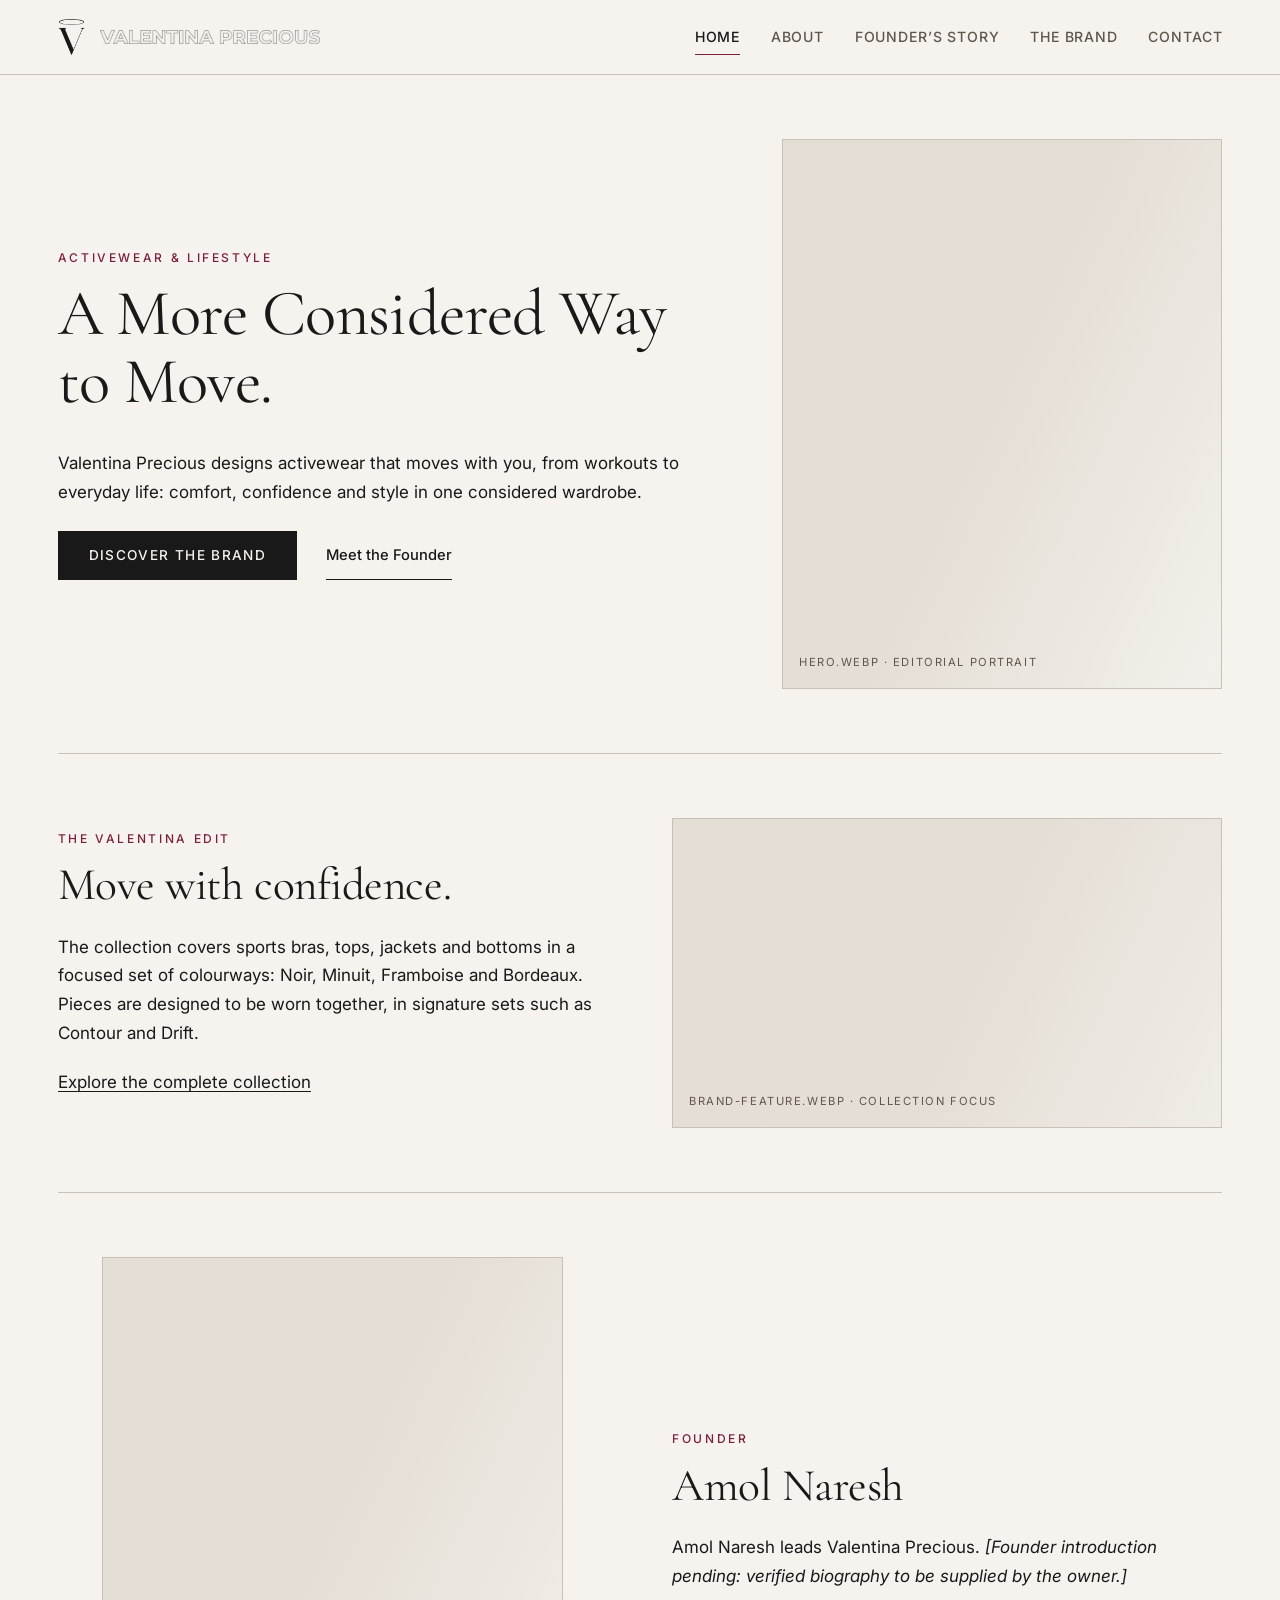
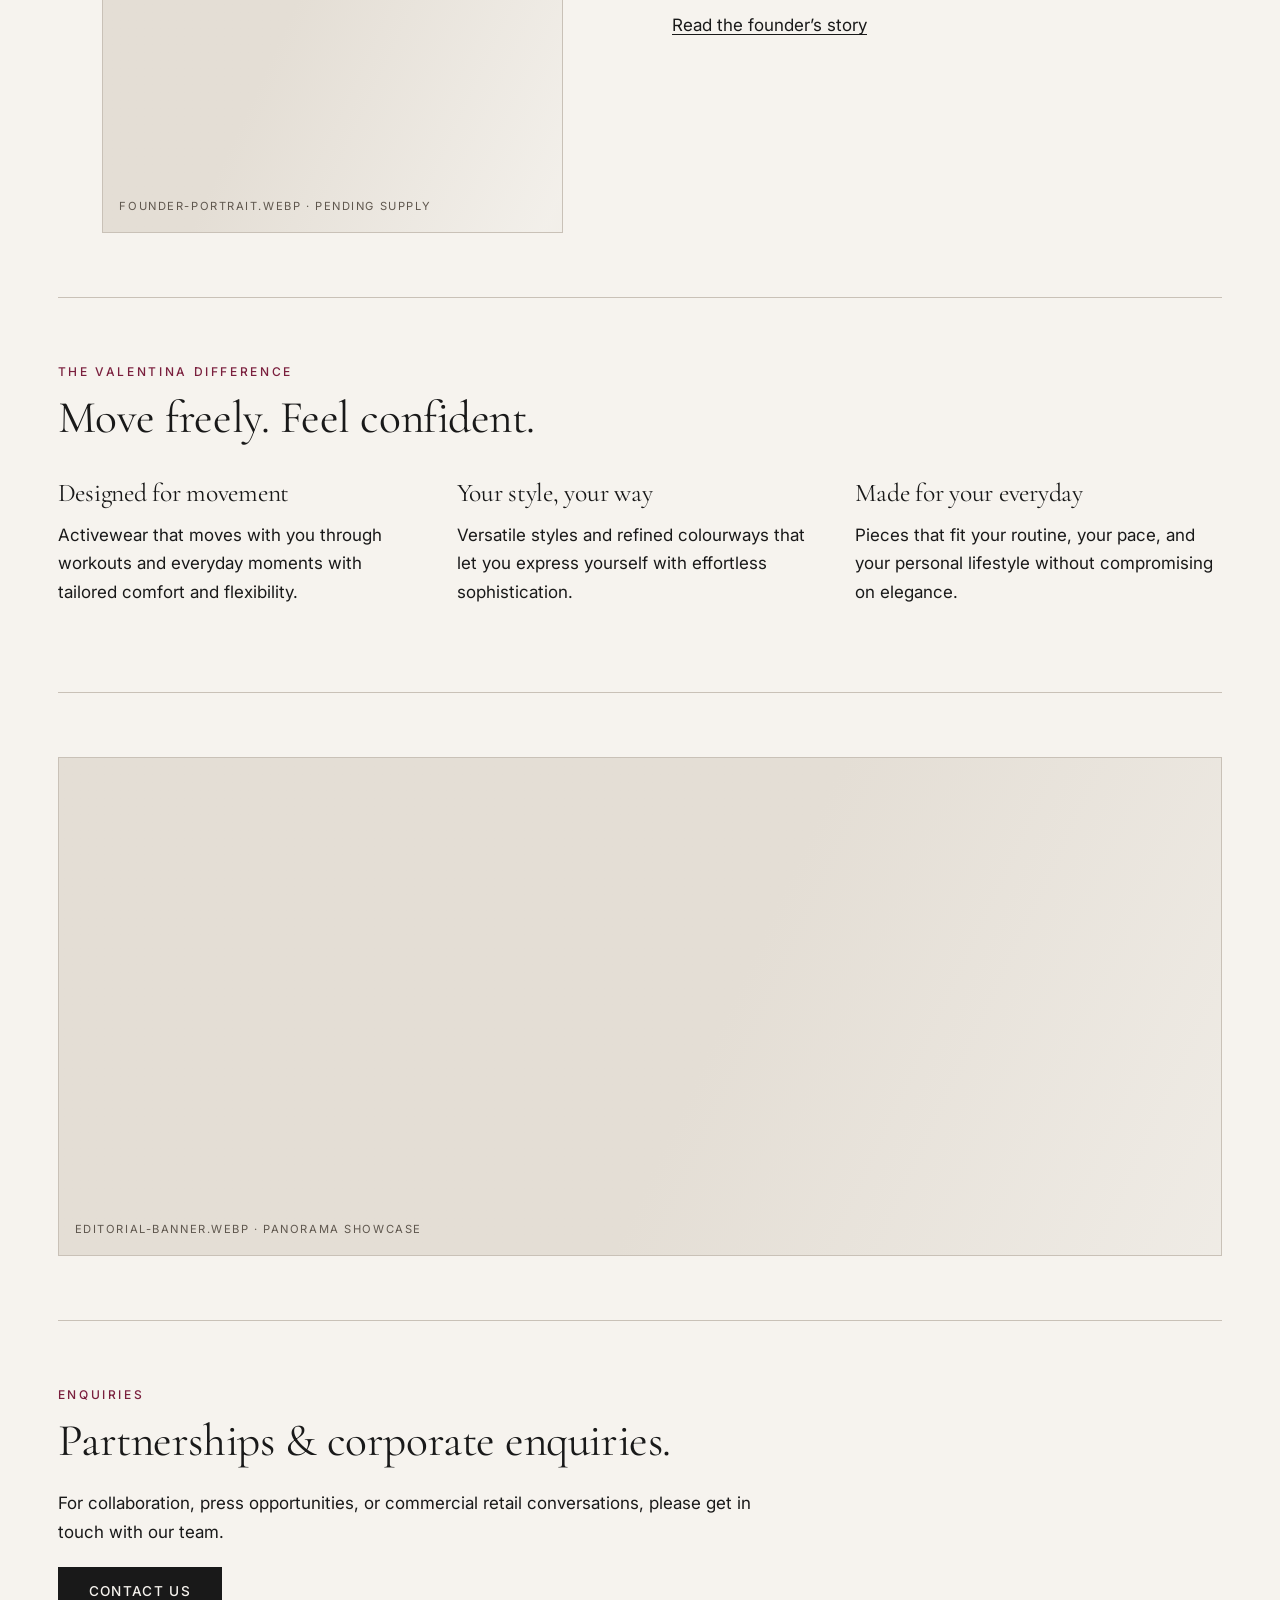
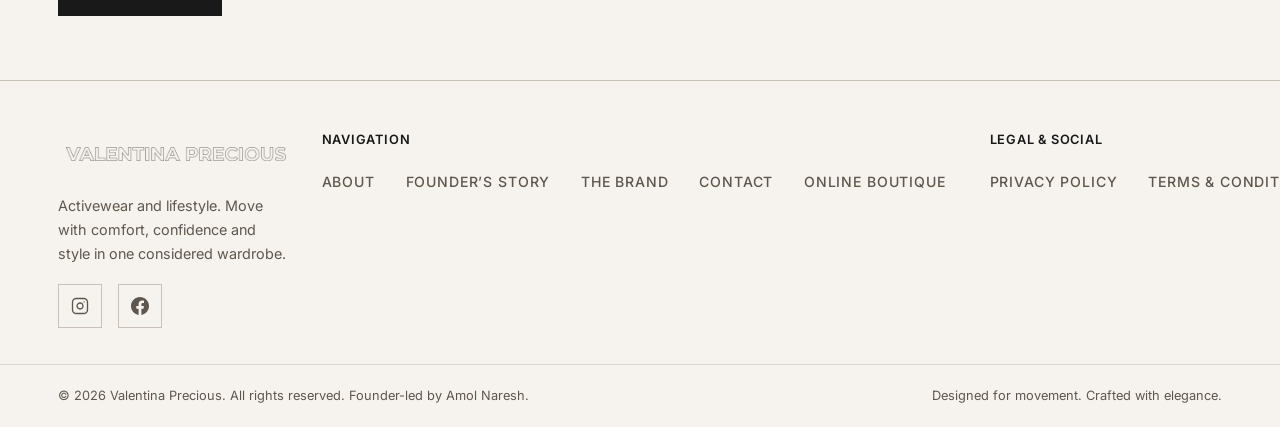
==== index.html @ 9f52aeb1 "project demo version" ====
<!DOCTYPE html>
<html lang="en">
<head>
  <meta charset="utf-8">
  <meta name="viewport" content="width=device-width, initial-scale=1, viewport-fit=cover">
  <title>Valentina Precious — Activewear &amp; Lifestyle</title>
  <meta name="description" content="Valentina Precious designs luxury activewear and lifestyle essentials that move with you from workouts to everyday life. Founder-led by Amol Naresh.">
  <link rel="canonical" href="https://valentinaprecious.com/">

  <!-- Theme Colors for System Appearance -->
  <meta name="theme-color" content="#F6F3EE" media="(prefers-color-scheme: light)">
  <meta name="theme-color" content="#171513" media="(prefers-color-scheme: dark)">
  <meta name="robots" content="index, follow, max-image-preview:large, max-snippet:-1, max-video-preview:-1">

  <!-- Open Graph / Facebook -->
  <meta property="og:type" content="website">
  <meta property="og:site_name" content="Valentina Precious">
  <meta property="og:url" content="https://valentinaprecious.com/">
  <meta property="og:title" content="Valentina Precious — A More Considered Way to Move">
  <meta property="og:description" content="Comfort, confidence, and style in one considered wardrobe. Activewear designed to move with you through workouts and everyday life. Founder-led by Amol Naresh.">
  <meta property="og:image" content="https://valentinaprecious.com/apple-touch-icon.png">

  <!-- Twitter Cards -->
  <meta name="twitter:card" content="summary_large_image">
  <meta name="twitter:url" content="https://valentinaprecious.com/">
  <meta name="twitter:title" content="Valentina Precious — Activewear &amp; Lifestyle">
  <meta name="twitter:description" content="Activewear that moves with you from workouts to everyday life. Founder-led by Amol Naresh.">
  <meta name="twitter:image" content="https://valentinaprecious.com/apple-touch-icon.png">

  <!-- Favicons and Web App Manifest -->
  <link rel="icon" type="image/svg+xml" href="favicon.svg">
  <link rel="icon" type="image/x-icon" href="favicon.ico" sizes="32x32">
  <link rel="apple-touch-icon" href="apple-touch-icon.png" sizes="180x180">
  <link rel="manifest" href="site.webmanifest">

  <!-- Typography: Cormorant Garamond & Inter -->
  <link rel="preconnect" href="https://fonts.googleapis.com">
  <link rel="preconnect" href="https://fonts.gstatic.com" crossorigin>
  <link rel="stylesheet" href="https://fonts.googleapis.com/css2?family=Cormorant+Garamond:wght@400;500;600&family=Inter:wght@400;500;600&display=swap">

  <!-- Modular Stylesheets -->
  <link rel="stylesheet" href="assets/css/main.css">
  <link rel="stylesheet" href="assets/css/components.css">
  <link rel="stylesheet" href="assets/css/responsive.css">

  <!-- Progressive Enhancement Class Flag -->
  <script>document.documentElement.classList.add('js');</script>

  <!-- JSON-LD Structured Data: Organization, WebSite & Person -->
  <script type="application/ld+json">
  {
    "@context": "https://schema.org",
    "@graph": [
      {
        "@type": "Organization",
        "@id": "https://valentinaprecious.com/#organization",
        "name": "Valentina Precious",
        "url": "https://valentinaprecious.com/",
        "logo": "https://valentinaprecious.com/assets/images/brand/logo.svg",
        "founder": {
          "@type": "Person",
          "name": "Amol Naresh"
        },
        "description": "Activewear and lifestyle brand designed to move with you from workouts to everyday life.",
        "sameAs": [
          "https://www.instagram.com/valentina.precious.lifestyle/",
          "https://www.facebook.com/people/Valentina-Precious"
        ]
      },
      {
        "@type": "WebSite",
        "@id": "https://valentinaprecious.com/#website",
        "url": "https://valentinaprecious.com/",
        "name": "Valentina Precious",
        "publisher": {
          "@id": "https://valentinaprecious.com/#organization"
        }
      },
      {
        "@type": "Person",
        "@id": "https://valentinaprecious.com/#founder",
        "name": "Amol Naresh",
        "jobTitle": "Founder",
        "worksFor": {
          "@id": "https://valentinaprecious.com/#organization"
        }
      }
    ]
  }
  </script>
</head>
<body>
  <!-- Accessible Skip Navigation Link -->
  <a class="skip-link" href="#main">Skip to main content</a>

  <!-- Header & Navigation Bar -->
  <header>
    <div class="wrap bar">
      <a class="brand-lockup" href="#home" aria-label="Valentina Precious Homepage">
        <picture>
          <source srcset="assets/images/brand/monogram-light.png" media="(prefers-color-scheme: dark)">
          <img class="brand-monogram" src="assets/images/brand/monogram-dark.png" alt="" width="28" height="36">
        </picture>
        <picture>
          <source srcset="assets/images/brand/wordmark-light.png" media="(prefers-color-scheme: dark)">
          <img class="brand-wordmark" src="assets/images/brand/wordmark-dark.png" alt="Valentina Precious" width="220" height="14">
        </picture>
      </a>

      <button id="mb" aria-expanded="false" aria-controls="nav" aria-label="Open navigation menu">
        <span class="icon-menu" aria-hidden="true">
          <svg xmlns="http://www.w3.org/2000/svg" width="20" height="20" viewBox="0 0 24 24" fill="none" stroke="currentColor" stroke-width="2" stroke-linecap="round" stroke-linejoin="round"><line x1="3" y1="12" x2="21" y2="12"></line><line x1="3" y1="6" x2="21" y2="6"></line><line x1="3" y1="18" x2="21" y2="18"></line></svg>
        </span>
        <span class="icon-close" aria-hidden="true">
          <svg xmlns="http://www.w3.org/2000/svg" width="20" height="20" viewBox="0 0 24 24" fill="none" stroke="currentColor" stroke-width="2" stroke-linecap="round" stroke-linejoin="round"><line x1="18" y1="6" x2="6" y2="18"></line><line x1="6" y1="6" x2="18" y2="18"></line></svg>
        </span>
        <span>Menu</span>
      </button>

      <nav id="nav" aria-label="Primary Navigation">
        <ul>
          <li><a href="#home" data-r="home">Home</a></li>
          <li><a href="#about" data-r="about">About</a></li>
          <li><a href="#founder" data-r="founder">Founder’s Story</a></li>
          <li><a href="#brand" data-r="brand">The Brand</a></li>
          <li><a href="#contact" data-r="contact">Contact</a></li>
        </ul>
      </nav>
    </div>
  </header>

  <!-- Main Content Landmark -->
  <main id="main" tabindex="-1">
    <div class="wrap">

      <!-- View: Home -->
      <article class="view" id="v-home">
        <!-- Hero Section -->
        <section aria-labelledby="hero-title">
          <div class="grid w">
            <div>
              <p class="eyebrow">Activewear &amp; Lifestyle</p>
              <h1 id="hero-title">A More Considered Way to Move.</h1>
              <p>Valentina Precious designs activewear that moves with you, from workouts to everyday life: comfort, confidence and style in one considered wardrobe.</p>
              <div style="margin-top: 24px;">
                <a class="btn" href="#about">Discover the Brand</a>
                <a class="lnk" href="#founder">Meet the Founder</a>
              </div>
            </div>
            <div class="ph r45" role="img" aria-label="Editorial visual placeholder for hero activewear collection">
              <span class="ph-caption">hero.webp · Editorial Portrait</span>
            </div>
          </div>
        </section>

        <!-- Brand Edit Showcase -->
        <section aria-labelledby="edit-title">
          <div class="grid">
            <div>
              <p class="eyebrow">The Valentina Edit</p>
              <h2 id="edit-title">Move with confidence.</h2>
              <p>The collection covers sports bras, tops, jackets and bottoms in a focused set of colourways: Noir, Minuit, Framboise and Bordeaux. Pieces are designed to be worn together, in signature sets such as Contour and Drift.</p>
              <p><a href="#brand">Explore the complete collection</a></p>
            </div>
            <div class="ph r169" role="img" aria-label="Brand feature editorial placeholder">
              <span class="ph-caption">brand-feature.webp · Collection Focus</span>
            </div>
          </div>
        </section>

        <!-- Founder Spotlight -->
        <section aria-labelledby="founder-spotlight-title">
          <div class="grid">
            <div class="ph r45" role="img" aria-label="Founder Amol Naresh portrait placeholder">
              <span class="ph-caption">founder-portrait.webp · Pending Supply</span>
            </div>
            <div>
              <p class="eyebrow">Founder</p>
              <h2 id="founder-spotlight-title">Amol Naresh</h2>
              <p>Amol Naresh leads Valentina Precious. <em>[Founder introduction pending: verified biography to be supplied by the owner.]</em></p>
              <p><a href="#founder">Read the founder’s story</a></p>
            </div>
          </div>
        </section>

        <!-- The Valentina Difference -->
        <section aria-labelledby="difference-title">
          <p class="eyebrow">The Valentina Difference</p>
          <h2 id="difference-title">Move freely. Feel confident.</h2>
          <div class="cards" style="grid-template-columns: repeat(auto-fit, minmax(min(100%, 260px), 1fr));">
            <div>
              <h3>Designed for movement</h3>
              <p>Activewear that moves with you through workouts and everyday moments with tailored comfort and flexibility.</p>
            </div>
            <div>
              <h3>Your style, your way</h3>
              <p>Versatile styles and refined colourways that let you express yourself with effortless sophistication.</p>
            </div>
            <div>
              <h3>Made for your everyday</h3>
              <p>Pieces that fit your routine, your pace, and your personal lifestyle without compromising on elegance.</p>
            </div>
          </div>
        </section>

        <!-- Editorial Panorama Banner -->
        <section aria-label="Editorial Brand Banner">
          <div class="ph r219" role="img" aria-label="Decorative editorial panorama banner" aria-hidden="true">
            <span class="ph-caption">editorial-banner.webp · Panorama Showcase</span>
          </div>
        </section>

        <!-- Corporate Enquiries Teaser -->
        <section aria-labelledby="enquiries-cta-title">
          <p class="eyebrow">Enquiries</p>
          <h2 id="enquiries-cta-title">Partnerships &amp; corporate enquiries.</h2>
          <p>For collaboration, press opportunities, or commercial retail conversations, please get in touch with our team.</p>
          <div style="margin-top: 20px;">
            <a class="btn" href="#contact">Contact us</a>
          </div>
        </section>
      </article>

      <!-- View: About -->
      <article class="view" id="v-about">
        <section aria-labelledby="about-heading">
          <div class="grid top">
            <div>
              <p class="eyebrow">About Us</p>
              <h1 id="about-heading">About Valentina Precious</h1>
              <p>Valentina Precious is an activewear and lifestyle brand built around one idea: clothing that supports you from your workout to the rest of your day. Its core philosophy embodies “comfort, confidence, and style”.</p>
              <p>The range is deliberately focused: sports bras, tops, jackets, and bottoms, grouped into coordinated sets so pieces can be mixed and matched effortlessly. Signature collections include the Contour and Drift sets.</p>
              <p>The brand is led by founder Amol Naresh. <em>[Further purpose and positioning copy pending verified material from the owner.]</em></p>
              <p>This corporate website presents the brand, its design ethos, and leadership. Products, sizing guides, and customer orders live at our official online flagship: <a href="https://valentinaprecious.com/" target="_blank" rel="noopener noreferrer">valentinaprecious.com <svg xmlns="http://www.w3.org/2000/svg" width="12" height="12" viewBox="0 0 24 24" fill="none" stroke="currentColor" stroke-width="2" stroke-linecap="round" stroke-linejoin="round" aria-hidden="true" style="display:inline-block;vertical-align:middle;margin-left:2px"><path d="M18 13v6a2 2 0 0 1-2 2H5a2 2 0 0 1-2-2V8a2 2 0 0 1 2-2h6"></path><polyline points="15 3 21 3 21 9"></polyline><line x1="10" y1="14" x2="21" y2="3"></line></svg></a>.</p>
            </div>
            <div class="ph r45" role="img" aria-label="Brand philosophy imagery placeholder">
              <span class="ph-caption">philosophy.webp · Brand Philosophy</span>
            </div>
          </div>
        </section>
      </article>

      <!-- View: Founder -->
      <article class="view" id="v-founder">
        <section aria-labelledby="founder-title">
          <div class="grid top">
            <div class="ph r45" role="img" aria-label="Founder Amol Naresh portrait placeholder">
              <span class="ph-caption">founder-portrait.webp · Verified Portrait Pending</span>
            </div>
            <div>
              <p class="eyebrow">Founder’s Story</p>
              <h1 id="founder-title">Amol Naresh</h1>
              <div class="note">
                <strong>Editorial Transparency Note:</strong> Public sources do not yet describe the founder’s background in full detail, so nothing here is invented. Sections below await verified biographical information from Amol Naresh.
              </div>
              <h3>Vision</h3>
              <p>[Pending: verified statement from Amol Naresh.]</p>
              <h3>Connection to the Brand</h3>
              <p>[Pending: founder’s personal philosophy and activewear perspective.]</p>
              <h3>Journey and Aspirations</h3>
              <p>[Pending: entrepreneurial journey and corporate roadmap.]</p>
            </div>
          </div>
        </section>
      </article>

      <!-- View: The Brand & Collections -->
      <article class="view" id="v-brand">
        <section aria-labelledby="collection-title">
          <p class="eyebrow">The Brand</p>
          <h1 id="collection-title">The Valentina Collection</h1>
          <p>Four primary categories, meticulously crafted to work in unison. Prices are as listed on the official store (in Indian Rupees, Rs.) and may change; each card links directly to the verified product page.</p>

          <ul class="pills" aria-label="Product categories">
            <li>Sports Bra</li>
            <li>Top</li>
            <li>Jacket</li>
            <li>Bottom</li>
          </ul>

          <div style="margin-bottom: 28px;">
            <a class="btn" href="https://valentinaprecious.com/collections/all" target="_blank" rel="noopener noreferrer">
              <span>Shop at valentinaprecious.com</span>
              <svg xmlns="http://www.w3.org/2000/svg" width="14" height="14" viewBox="0 0 24 24" fill="none" stroke="currentColor" stroke-width="2" stroke-linecap="round" stroke-linejoin="round" aria-hidden="true"><path d="M18 13v6a2 2 0 0 1-2 2H5a2 2 0 0 1-2-2V8a2 2 0 0 1 2-2h6"></path><polyline points="15 3 21 3 21 9"></polyline><line x1="10" y1="14" x2="21" y2="3"></line></svg>
            </a>
          </div>

          <!-- Product Cards Grid -->
          <div class="cards">
            <!-- 1. The Contour Jacket -->
            <a class="card" href="https://valentinaprecious.com/products/the-contour-jacket" target="_blank" rel="noopener noreferrer">
              <div class="ph" role="img" aria-label="The Contour Jacket photograph placeholder">
                <span class="ph-caption">Contour Jacket · Pending</span>
              </div>
              <h3>The Contour Jacket</h3>
              <span>Rs. 4,999 · Noir, Minuit, Framboise</span>
            </a>

            <!-- 2. The Contour Bra -->
            <a class="card" href="https://valentinaprecious.com/products/the-contour-bra" target="_blank" rel="noopener noreferrer">
              <div class="ph" role="img" aria-label="The Contour Bra photograph placeholder">
                <span class="ph-caption">Contour Bra · Pending</span>
              </div>
              <h3>The Contour Bra</h3>
              <span>Rs. 2,499 · Noir, Minuit, Framboise</span>
            </a>

            <!-- 3. The Contour Legging -->
            <a class="card" href="https://valentinaprecious.com/products/the-contour-legging" target="_blank" rel="noopener noreferrer">
              <div class="ph" role="img" aria-label="The Contour Legging photograph placeholder">
                <span class="ph-caption">Contour Legging · Pending</span>
              </div>
              <h3>The Contour Legging</h3>
              <span>Rs. 3,999 · Noir, Minuit, Framboise</span>
            </a>

            <!-- 4. The Contour Short -->
            <a class="card" href="https://valentinaprecious.com/products/the-contour-short" target="_blank" rel="noopener noreferrer">
              <div class="ph" role="img" aria-label="The Contour Short photograph placeholder">
                <span class="ph-caption">Contour Short · Pending</span>
              </div>
              <h3>The Contour Short</h3>
              <span>Rs. 1,499 · Noir, Minuit, Framboise</span>
            </a>

            <!-- 5. The Wide-Leg Pant -->
            <a class="card" href="https://valentinaprecious.com/products/the-wide-leg-pant" target="_blank" rel="noopener noreferrer">
              <div class="ph" role="img" aria-label="The Wide-Leg Pant photograph placeholder">
                <span class="ph-caption">Wide-Leg Pant · Pending</span>
              </div>
              <h3>The Wide-Leg Pant</h3>
              <span>Rs. 3,999 · Noir, Minuit, Bordeaux</span>
            </a>

            <!-- 6. The Drift Bra -->
            <a class="card" href="https://valentinaprecious.com/products/the-drift-bra" target="_blank" rel="noopener noreferrer">
              <div class="ph" role="img" aria-label="The Drift Bra photograph placeholder">
                <span class="ph-caption">Drift Bra · Pending</span>
              </div>
              <h3>The Drift Bra</h3>
              <span>Rs. 2,499 · Noir, Minuit, Framboise</span>
            </a>

            <!-- 7. The Drift Tee -->
            <a class="card" href="https://valentinaprecious.com/products/the-drift-tee" target="_blank" rel="noopener noreferrer">
              <div class="ph" role="img" aria-label="The Drift Tee photograph placeholder">
                <span class="ph-caption">Drift Tee · Pending</span>
              </div>
              <h3>The Drift Tee</h3>
              <span>Rs. 1,799 · Noir, Minuit, Framboise</span>
            </a>

            <!-- 8. The Drift Vest -->
            <a class="card" href="https://valentinaprecious.com/products/the-drift-vest" target="_blank" rel="noopener noreferrer">
              <div class="ph" role="img" aria-label="The Drift Vest photograph placeholder">
                <span class="ph-caption">Drift Vest · Pending</span>
              </div>
              <h3>The Drift Vest</h3>
              <span>Rs. 1,799 · Noir, Minuit, Framboise</span>
            </a>

            <!-- 9. The Drift Short -->
            <a class="card" href="https://valentinaprecious.com/products/the-drift-short" target="_blank" rel="noopener noreferrer">
              <div class="ph" role="img" aria-label="The Drift Short photograph placeholder">
                <span class="ph-caption">Drift Short · Pending</span>
              </div>
              <h3>The Drift Short</h3>
              <span>Rs. 1,499 · Noir, Minuit, Framboise</span>
            </a>
          </div>

          <div class="note" style="margin-top: 36px;">
            <strong>Asset Authenticity:</strong> Authentic product photography will replace these placeholders once official imagery is approved by the brand. No generic AI-generated images appear on this website.
          </div>

          <p style="margin-top: 20px;">
            Connect with our official profiles:
            <a href="https://www.instagram.com/valentina.precious.lifestyle/" target="_blank" rel="noopener noreferrer">Instagram <svg xmlns="http://www.w3.org/2000/svg" width="12" height="12" viewBox="0 0 24 24" fill="none" stroke="currentColor" stroke-width="2" stroke-linecap="round" stroke-linejoin="round" aria-hidden="true" style="display:inline-block;vertical-align:middle"><path d="M18 13v6a2 2 0 0 1-2 2H5a2 2 0 0 1-2-2V8a2 2 0 0 1 2-2h6"></path><polyline points="15 3 21 3 21 9"></polyline><line x1="10" y1="14" x2="21" y2="3"></line></svg></a> · 
            <a href="https://www.facebook.com/people/Valentina-Precious" target="_blank" rel="noopener noreferrer">Facebook <svg xmlns="http://www.w3.org/2000/svg" width="12" height="12" viewBox="0 0 24 24" fill="none" stroke="currentColor" stroke-width="2" stroke-linecap="round" stroke-linejoin="round" aria-hidden="true" style="display:inline-block;vertical-align:middle"><path d="M18 13v6a2 2 0 0 1-2 2H5a2 2 0 0 1-2-2V8a2 2 0 0 1 2-2h6"></path><polyline points="15 3 21 3 21 9"></polyline><line x1="10" y1="14" x2="21" y2="3"></line></svg></a>
          </p>
        </section>
      </article>

      <!-- View: Contact & Corporate Enquiries -->
      <article class="view" id="v-contact">
        <section aria-labelledby="contact-heading">
          <div class="grid top">
            <div>
              <p class="eyebrow">Contact Us</p>
              <h1 id="contact-heading">Corporate Enquiries</h1>
              <p>For strategic partnerships, corporate collaborations, media relations, or wholesale enquiries, submit the form below.</p>

              <form id="f" novalidate>
                <!-- Spam Bot Honeypot Field -->
                <div class="hp" aria-hidden="true">
                  <label for="website-hp">Leave this field blank</label>
                  <input id="website-hp" name="website" tabindex="-1" autocomplete="off">
                </div>

                <div class="form-group">
                  <label for="n">Your Name *</label>
                  <input id="n" name="name" type="text" autocomplete="name" required placeholder="Amol Naresh">
                  <span class="err" id="e-n" role="alert"></span>
                </div>

                <div class="form-group">
                  <label for="e">Business Email *</label>
                  <input id="e" name="email" type="email" autocomplete="email" required placeholder="partner@example.com">
                  <span class="err" id="e-e" role="alert"></span>
                </div>

                <div class="form-group">
                  <label for="t">Enquiry Type *</label>
                  <select id="t" name="type" required>
                    <option value="">Select an enquiry type…</option>
                    <option value="Partnership">Strategic Partnership</option>
                    <option value="Press">Press &amp; Media</option>
                    <option value="Retail">Retail &amp; Distribution</option>
                    <option value="General">General Enquiry</option>
                  </select>
                  <span class="err" id="e-t" role="alert"></span>
                </div>

                <div class="form-group">
                  <label for="m">Message *</label>
                  <textarea id="m" name="message" rows="5" required placeholder="Please provide details about your proposal or enquiry (minimum 10 characters)…"></textarea>
                  <span class="err" id="e-m" role="alert"></span>
                </div>

                <div style="margin-top: 24px;">
                  <button class="btn" type="submit">Send enquiry</button>
                </div>

                <div id="st" role="status" class="form-status" hidden></div>
              </form>
            </div>

            <div style="padding-top: clamp(0px, 3.5vw, 60px);">
              <h3>Customer Care &amp; Orders</h3>
              <p>For retail orders, exchanges, sizing questions, and shipping updates, please visit the online boutique customer care portal:</p>
              <p>
                <a class="lnk" style="margin-left:0" href="https://valentinaprecious.com/pages/contact" target="_blank" rel="noopener noreferrer">
                  <span>Visit Customer Care</span>
                  <svg xmlns="http://www.w3.org/2000/svg" width="14" height="14" viewBox="0 0 24 24" fill="none" stroke="currentColor" stroke-width="2" stroke-linecap="round" stroke-linejoin="round" aria-hidden="true"><path d="M18 13v6a2 2 0 0 1-2 2H5a2 2 0 0 1-2-2V8a2 2 0 0 1 2-2h6"></path><polyline points="15 3 21 3 21 9"></polyline><line x1="10" y1="14" x2="21" y2="3"></line></svg>
                </a>
              </p>

              <h3 style="margin-top: 36px;">Official Social Profiles</h3>
              <p>Follow our brand journey and lifestyle releases:</p>
              <ul class="social-links" aria-label="Social media profiles">
                <li>
                  <a class="social-icon-btn" href="https://www.instagram.com/valentina.precious.lifestyle/" target="_blank" rel="noopener noreferrer" aria-label="Follow Valentina Precious on Instagram">
                    <svg xmlns="http://www.w3.org/2000/svg" width="20" height="20" viewBox="0 0 24 24" fill="none" stroke="currentColor" stroke-width="1.8" stroke-linecap="round" stroke-linejoin="round" aria-hidden="true"><rect x="2" y="2" width="20" height="20" rx="5" ry="5"></rect><path d="M16 11.37A4 4 0 1 1 12.63 8 4 4 0 0 1 16 11.37z"></path><line x1="17.5" y1="6.5" x2="17.51" y2="6.5"></line></svg>
                  </a>
                </li>
                <li>
                  <a class="social-icon-btn" href="https://www.facebook.com/people/Valentina-Precious" target="_blank" rel="noopener noreferrer" aria-label="Follow Valentina Precious on Facebook">
                    <svg xmlns="http://www.w3.org/2000/svg" width="20" height="20" viewBox="0 0 24 24" fill="currentColor" aria-hidden="true"><path d="M24 12.073c0-6.627-5.373-12-12-12s-12 5.373-12 12c0 5.99 4.388 10.954 10.125 11.854v-8.385H7.078v-3.47h3.047V9.43c0-3.007 1.792-4.669 4.533-4.669 1.312 0 2.686.235 2.686.235v2.953H15.83c-1.491 0-1.956.925-1.956 1.874v2.25h3.328l-.532 3.47h-2.796v8.385C19.612 23.027 24 18.062 24 12.073z"/></svg>
                  </a>
                </li>
              </ul>

              <div class="note" style="margin-top: 32px;">
                <strong>Contact Notice:</strong> Direct corporate telephone and registered office email will be updated upon official owner confirmation.
              </div>
            </div>
          </div>
        </section>
      </article>

      <!-- View: Privacy Policy -->
      <article class="view" id="v-privacy">
        <section aria-labelledby="privacy-title">
          <p class="eyebrow">Legal &amp; Compliance</p>
          <h1 id="privacy-title">Privacy Policy</h1>
          <div class="note">
            <strong>Legal Notice:</strong> This document applies to corporate enquiries submitted through this website. Retail store transactions are governed by the <a href="https://valentinaprecious.com/policies/privacy-policy" target="_blank" rel="noopener noreferrer">official boutique privacy policy</a>.
          </div>

          <h3>Information Collected</h3>
          <p>When you contact us through the corporate enquiry form, we collect the details you voluntarily submit: your name, email address, enquiry type, and message.</p>

          <h3>Purpose &amp; Use</h3>
          <p>We use this information exclusively to review and respond to your partnership, press, or business enquiry.</p>

          <h3>Storage &amp; Data Security</h3>
          <p>We implement appropriate technical and administrative measures to safeguard personal data against unauthorized access or disclosure.</p>

          <h3>Third-Party Links</h3>
          <p>This website links to external platforms including our ecommerce store, Instagram, and Facebook. Please refer to their individual privacy practices when visiting those platforms.</p>

          <h3>Cookies &amp; Tracking</h3>
          <p>This static website does not deploy third-party advertising cookies or invasive behavioral trackers.</p>

          <h3>Contact</h3>
          <p>For questions regarding this privacy policy, please contact us through the corporate enquiry form.</p>
        </section>
      </article>

      <!-- View: Terms & Conditions -->
      <article class="view" id="v-terms">
        <section aria-labelledby="terms-title">
          <p class="eyebrow">Legal &amp; Compliance</p>
          <h1 id="terms-title">Terms &amp; Conditions</h1>
          <div class="note">
            <strong>Commercial Terms:</strong> This corporate website provides informational and partnership material for Valentina Precious. All consumer merchandise purchases are governed by our store <a href="https://valentinaprecious.com/policies/refund-policy" target="_blank" rel="noopener noreferrer">Refund Policy</a> and <a href="https://valentinaprecious.com/policies/shipping-policy" target="_blank" rel="noopener noreferrer">Shipping Policy</a>.
          </div>

          <h3>Website Information</h3>
          <p>All content on this website is provided for informational and business presentation purposes. Product specifications and pricing reflect current offerings and may be updated periodically.</p>

          <h3>Intellectual Property</h3>
          <p>The Valentina Precious name, logo, monogram, activewear designs, imagery, and text assets are the exclusive intellectual property of Valentina Precious and its founder, Amol Naresh. Unauthorized reproduction or commercial use is strictly prohibited.</p>

          <h3>External Resources</h3>
          <p>Links to third-party services and social platforms are provided for convenience. Valentina Precious is not responsible for the content or policies of independent third-party websites.</p>

          <h3>Governing Law</h3>
          <p>These terms are governed by the applicable laws of the jurisdiction in which Valentina Precious is registered.</p>
        </section>
      </article>

    </div>
  </main>

  <!-- Global Footer -->
  <footer>
    <div class="wrap fg">
      <div>
        <a class="brand-lockup" href="#home" aria-label="Valentina Precious Homepage">
          <picture>
            <source srcset="assets/images/brand/monogram-light.png" media="(prefers-color-scheme: dark)">
            <img class="brand-monogram" src="assets/images/brand/monogram-dark.png" alt="" width="28" height="36">
          </picture>
          <picture>
            <source srcset="assets/images/brand/wordmark-light.png" media="(prefers-color-scheme: dark)">
            <img class="brand-wordmark" src="assets/images/brand/wordmark-dark.png" alt="Valentina Precious" width="220" height="14">
          </picture>
        </a>
        <p style="margin-top: 14px; max-width: 44ch;">Activewear and lifestyle. Move with comfort, confidence and style in one considered wardrobe.</p>
        
        <ul class="social-links" aria-label="Social media links">
          <li>
            <a class="social-icon-btn" href="https://www.instagram.com/valentina.precious.lifestyle/" target="_blank" rel="noopener noreferrer" aria-label="Instagram">
              <svg xmlns="http://www.w3.org/2000/svg" width="18" height="18" viewBox="0 0 24 24" fill="none" stroke="currentColor" stroke-width="1.8" stroke-linecap="round" stroke-linejoin="round" aria-hidden="true"><rect x="2" y="2" width="20" height="20" rx="5" ry="5"></rect><path d="M16 11.37A4 4 0 1 1 12.63 8 4 4 0 0 1 16 11.37z"></path><line x1="17.5" y1="6.5" x2="17.51" y2="6.5"></line></svg>
            </a>
          </li>
          <li>
            <a class="social-icon-btn" href="https://www.facebook.com/people/Valentina-Precious" target="_blank" rel="noopener noreferrer" aria-label="Facebook">
              <svg xmlns="http://www.w3.org/2000/svg" width="18" height="18" viewBox="0 0 24 24" fill="currentColor" aria-hidden="true"><path d="M24 12.073c0-6.627-5.373-12-12-12s-12 5.373-12 12c0 5.99 4.388 10.954 10.125 11.854v-8.385H7.078v-3.47h3.047V9.43c0-3.007 1.792-4.669 4.533-4.669 1.312 0 2.686.235 2.686.235v2.953H15.83c-1.491 0-1.956.925-1.956 1.874v2.25h3.328l-.532 3.47h-2.796v8.385C19.612 23.027 24 18.062 24 12.073z"/></svg>
            </a>
          </li>
        </ul>
      </div>

      <nav aria-label="Footer Navigation">
        <strong style="display:block;margin-bottom:12px;color:var(--ink);letter-spacing:0.06em;text-transform:uppercase;font-size:0.8rem">Navigation</strong>
        <ul>
          <li><a href="#about">About</a></li>
          <li><a href="#founder">Founder’s Story</a></li>
          <li><a href="#brand">The Brand</a></li>
          <li><a href="#contact">Contact</a></li>
          <li><a href="https://valentinaprecious.com/collections/all" target="_blank" rel="noopener noreferrer">Online Boutique <svg xmlns="http://www.w3.org/2000/svg" width="12" height="12" viewBox="0 0 24 24" fill="none" stroke="currentColor" stroke-width="2" stroke-linecap="round" stroke-linejoin="round" aria-hidden="true"><path d="M18 13v6a2 2 0 0 1-2 2H5a2 2 0 0 1-2-2V8a2 2 0 0 1 2-2h6"></path><polyline points="15 3 21 3 21 9"></polyline><line x1="10" y1="14" x2="21" y2="3"></line></svg></a></li>
        </ul>
      </nav>

      <nav aria-label="Legal & Social Links">
        <strong style="display:block;margin-bottom:12px;color:var(--ink);letter-spacing:0.06em;text-transform:uppercase;font-size:0.8rem">Legal &amp; Social</strong>
        <ul>
          <li><a href="#privacy">Privacy Policy</a></li>
          <li><a href="#terms">Terms &amp; Conditions</a></li>
          <li><a href="https://www.instagram.com/valentina.precious.lifestyle/" target="_blank" rel="noopener noreferrer">Instagram <svg xmlns="http://www.w3.org/2000/svg" width="12" height="12" viewBox="0 0 24 24" fill="none" stroke="currentColor" stroke-width="2" stroke-linecap="round" stroke-linejoin="round" aria-hidden="true"><path d="M18 13v6a2 2 0 0 1-2 2H5a2 2 0 0 1-2-2V8a2 2 0 0 1 2-2h6"></path><polyline points="15 3 21 3 21 9"></polyline><line x1="10" y1="14" x2="21" y2="3"></line></svg></a></li>
          <li><a href="https://www.facebook.com/people/Valentina-Precious" target="_blank" rel="noopener noreferrer">Facebook <svg xmlns="http://www.w3.org/2000/svg" width="12" height="12" viewBox="0 0 24 24" fill="none" stroke="currentColor" stroke-width="2" stroke-linecap="round" stroke-linejoin="round" aria-hidden="true"><path d="M18 13v6a2 2 0 0 1-2 2H5a2 2 0 0 1-2-2V8a2 2 0 0 1 2-2h6"></path><polyline points="15 3 21 3 21 9"></polyline><line x1="10" y1="14" x2="21" y2="3"></line></svg></a></li>
        </ul>
      </nav>
    </div>

    <div class="wrap footer-bottom">
      <div>&copy; <span id="curr-year">2026</span> Valentina Precious. All rights reserved. Founder-led by Amol Naresh.</div>
      <div>Designed for movement. Crafted with elegance.</div>
    </div>
  </footer>

  <!-- Modular Deferred JavaScript Application -->
  <script src="assets/js/main.js" defer></script>
  <script src="assets/js/navigation.js" defer></script>
  <script src="assets/js/interactions.js" defer></script>
  <script src="assets/js/contact-form.js" defer></script>
</body>
</html>
---- assets/css/main.css ----
/* ==========================================================================
   Valentina Precious — Corporate & Lifestyle Design System
   main.css: Foundations, Tokens, Resets, Typography & Grid
   ========================================================================== */

:root {
  /* Core Color Palette (Light Mode - Premium Editorial Ivory & Berry) */
  --bg: #F6F3EE;
  --bg-rgb: 246, 243, 238;
  --bg2: #FCFBF8;
  --ink: #191919;
  --ink-rgb: 25, 25, 25;
  --mute: #5F574E;
  --line: #C9C1B7;
  --acc: #7A1F3D;
  --acc-hover: #5E162E;
  --ph: #E4DED5;

  /* Typography Stack */
  --font-serif: "Cormorant Garamond", Georgia, "Times New Roman", serif;
  --font-sans: Inter, system-ui, -apple-system, BlinkMacSystemFont, "Segoe UI", Roboto, sans-serif;

  /* Spacing & Layout Tokens */
  --pad: clamp(20px, 4.5vw, 64px);
  --max-width: 1360px;
  --header-height: 74px;
  --radius-sm: 2px;
  --radius-md: 4px;

  /* Animation Timings */
  --ease-editorial: cubic-bezier(0.2, 0.7, 0.2, 1);
  --transition-fast: 0.2s var(--ease-editorial);
  --transition-smooth: 0.4s var(--ease-editorial);
  --transition-slow: 0.8s var(--ease-editorial);

  box-sizing: border-box;
  padding-top: env(safe-area-inset-top, 0px);
  padding-bottom: env(safe-area-inset-bottom, 0px);
}

/* Dark Mode Tokens (Luxury Obsidian & Soft Rose) */
@media (prefers-color-scheme: dark) {
  :root:not([data-theme="light"]) {
    --bg: #171513;
    --bg-rgb: 23, 21, 19;
    --bg2: #1F1C19;
    --ink: #F1ECE4;
    --ink-rgb: 241, 236, 228;
    --mute: #B3AA9E;
    --line: #4A443D;
    --acc: #E0A3B6;
    --acc-hover: #F2C1CF;
    --ph: #2A2622;
    color-scheme: dark;
  }
}

:root[data-theme="dark"] {
  --bg: #171513;
  --bg-rgb: 23, 21, 19;
  --bg2: #1F1C19;
  --ink: #F1ECE4;
  --ink-rgb: 241, 236, 228;
  --mute: #B3AA9E;
  --line: #4A443D;
  --acc: #E0A3B6;
  --acc-hover: #F2C1CF;
  --ph: #2A2622;
  color-scheme: dark;
}

/* ==========================================================================
   CSS Reset & Base Rules
   ========================================================================== */
*, *::before, *::after {
  box-sizing: inherit;
}

html {
  scroll-behavior: smooth;
  scroll-padding-top: calc(env(safe-area-inset-top, 0px) + var(--header-height));
  -webkit-text-size-adjust: 100%;
}

body {
  margin: 0;
  background-color: var(--bg);
  color: var(--ink);
  font-family: var(--font-sans);
  font-size: clamp(15px, 0.35vw + 14px, 17px);
  line-height: 1.7;
  overflow-x: hidden;
  text-rendering: optimizeLegibility;
  -webkit-font-smoothing: antialiased;
  -moz-osx-font-smoothing: grayscale;
  transition: background-color var(--transition-smooth), color var(--transition-smooth);
}

/* Skip link for keyboard accessibility */
.skip-link {
  position: absolute;
  top: -999px;
  left: 16px;
  background: var(--bg2);
  color: var(--ink);
  padding: 12px 20px;
  border: 1px solid var(--acc);
  font-weight: 500;
  z-index: 100;
  text-decoration: none;
  transition: top 0.2s ease;
}

.skip-link:focus {
  top: 16px;
}

/* Focus Visibility */
:focus-visible {
  outline: 2px solid var(--acc);
  outline-offset: 3px;
}

/* ==========================================================================
   Typography Foundations
   ========================================================================== */
h1, h2, h3, h4, h5, h6 {
  font-family: var(--font-serif);
  font-weight: 400;
  line-height: 1.12;
  margin: 0 0 0.5em;
  color: var(--ink);
  overflow-wrap: anywhere;
  letter-spacing: -0.01em;
}

h1 {
  font-size: clamp(2.2rem, min(3.8vw, 7.5vh) + 1rem, 4.4rem);
  line-height: 1.06;
}

h2 {
  font-size: clamp(1.85rem, 2.8vw + 0.6rem, 3.1rem);
  line-height: 1.1;
}

h3 {
  font-size: clamp(1.25rem, 1.2vw + 0.95rem, 1.6rem);
}

p {
  margin: 0 0 1.2em;
  max-width: 65ch;
  color: inherit;
}

strong {
  font-weight: 600;
  color: var(--ink);
}

em {
  font-style: italic;
}

a {
  color: inherit;
  text-decoration: none;
  transition: color var(--transition-fast);
}

img, svg {
  display: block;
  max-width: 100%;
  height: auto;
}

/* ==========================================================================
   Structural Layout Foundations
   ========================================================================== */
.wrap {
  width: 100%;
  max-width: var(--max-width);
  margin-inline: auto;
  padding-inline: var(--pad);
}

main {
  display: block;
  min-height: 70vh;
}

section {
  padding-block: clamp(32px, 5vw, 84px);
  border-bottom: 1px solid var(--line);
}

section:last-of-type {
  border-bottom: none;
}

/* Grid Layouts */
.grid {
  display: grid;
  grid-template-columns: repeat(2, minmax(0, 1fr));
  gap: clamp(28px, 5vw, 84px);
  align-items: center;
}

.grid.top {
  align-items: start;
}

.grid.w {
  grid-template-columns: minmax(0, 1.2fr) minmax(0, 0.8fr);
}

.grid > * {
  min-width: 0;
}

/* Eyebrow & Notes */
.eyebrow {
  font-size: 0.75rem;
  letter-spacing: 0.22em;
  text-transform: uppercase;
  color: var(--acc);
  margin-bottom: 0.9em;
  font-weight: 500;
}

.note {
  border-left: 2px solid var(--acc);
  padding: 8px 18px;
  color: var(--mute);
  font-size: 0.9rem;
  margin: 1.5em 0;
  background: color-mix(in srgb, var(--acc) 4%, transparent);
}

/* View Manager State (Hash-based router with graceful fallback) */
.view {
  display: none;
}

.view.on {
  display: block;
}

/* Progressive enhancement: if JS is disabled, show content gracefully */
html:not(.js) .view {
  display: block;
  margin-bottom: 48px;
}

@media (prefers-reduced-motion: no-preference) {
  .view.on {
    animation: fadeInView 0.45s var(--ease-editorial);
  }

  @keyframes fadeInView {
    from {
      opacity: 0;
      transform: translateY(6px);
    }
    to {
      opacity: 1;
      transform: translateY(0);
    }
  }
}
---- assets/css/components.css ----
/* ==========================================================================
   Valentina Precious — Corporate & Lifestyle Design System
   components.css: Reusable UI Components, Header, Buttons, Cards & Forms
   ========================================================================== */

/* ==========================================================================
   Header & Navigation Bar
   ========================================================================== */
header {
  position: sticky;
  top: env(safe-area-inset-top, 0px);
  background-color: var(--bg);
  border-bottom: 1px solid var(--line);
  z-index: 100;
  transition: box-shadow var(--transition-smooth), background-color var(--transition-smooth);
}

header.scrolled {
  box-shadow: 0 10px 30px -15px rgba(0, 0, 0, 0.45);
  background-color: color-mix(in srgb, var(--bg) 95%, transparent);
  backdrop-filter: blur(12px);
  -webkit-backdrop-filter: blur(12px);
}

.bar {
  display: flex;
  align-items: center;
  justify-content: space-between;
  gap: 20px;
  padding-block: 14px;
  min-height: var(--header-height);
  transition: padding var(--transition-smooth);
}

header.scrolled .bar {
  padding-block: 8px;
}

/* Brand Identity Lockup */
.brand-lockup {
  display: inline-flex;
  align-items: center;
  gap: 14px;
  text-decoration: none;
  color: var(--ink);
  transition: opacity var(--transition-fast);
}

.brand-lockup:hover {
  opacity: 0.9;
}

.brand-monogram {
  width: 28px;
  height: 36px;
  flex-shrink: 0;
  object-fit: contain;
}

.brand-wordmark {
  height: 18px;
  width: auto;
  max-width: 220px;
  object-fit: contain;
}

/* Dark/Light mode logo switching */
.logo-light {
  display: block;
}
.logo-dark {
  display: none;
}

@media (prefers-color-scheme: dark) {
  :root:not([data-theme="light"]) .logo-light {
    display: none;
  }
  :root:not([data-theme="light"]) .logo-dark {
    display: block;
  }
}

:root[data-theme="dark"] .logo-light {
  display: none;
}
:root[data-theme="dark"] .logo-dark {
  display: block;
}

/* Navigation Links */
nav ul {
  display: flex;
  align-items: center;
  gap: clamp(16px, 2.4vw, 36px);
  list-style: none;
  margin: 0;
  padding: 0;
}

nav a {
  position: relative;
  font-size: 0.88rem;
  letter-spacing: 0.06em;
  text-transform: uppercase;
  color: var(--mute);
  padding: 10px 0;
  display: inline-flex;
  align-items: center;
  white-space: nowrap;
  font-weight: 500;
  transition: color var(--transition-fast);
}

nav a::after {
  content: "";
  position: absolute;
  left: 0;
  right: 0;
  bottom: 4px;
  height: 1px;
  background-color: var(--acc);
  transform: scaleX(0);
  transform-origin: left;
  transition: transform var(--transition-smooth);
}

nav a:hover {
  color: var(--ink);
}

nav a:hover::after,
nav a[aria-current="page"]::after {
  transform: scaleX(1);
}

nav a[aria-current="page"] {
  color: var(--ink);
}

/* Mobile Menu Toggle Button */
#mb {
  display: none;
  min-height: 44px;
  min-width: 44px;
  padding: 8px 14px;
  background: transparent;
  border: 1px solid var(--line);
  color: var(--ink);
  font-family: inherit;
  font-size: 0.85rem;
  letter-spacing: 0.08em;
  text-transform: uppercase;
  cursor: pointer;
  align-items: center;
  gap: 8px;
  transition: border-color var(--transition-fast), background-color var(--transition-fast);
}

#mb:hover, #mb:focus-visible {
  border-color: var(--acc);
  background-color: color-mix(in srgb, var(--acc) 6%, transparent);
}

#mb .icon-close {
  display: none;
}

#mb[aria-expanded="true"] .icon-menu {
  display: none;
}

#mb[aria-expanded="true"] .icon-close {
  display: block;
}

/* ==========================================================================
   Buttons and Links
   ========================================================================== */
.btn {
  display: inline-flex;
  align-items: center;
  justify-content: center;
  gap: 10px;
  min-height: 48px;
  padding: 12px 30px;
  background-color: var(--ink);
  color: var(--bg);
  text-decoration: none;
  font-family: var(--font-sans);
  font-size: 0.85rem;
  font-weight: 500;
  letter-spacing: 0.1em;
  text-transform: uppercase;
  border: 1px solid var(--ink);
  cursor: pointer;
  transition: background-color var(--transition-smooth),
              color var(--transition-smooth),
              transform var(--transition-fast),
              box-shadow var(--transition-fast),
              border-color var(--transition-fast);
}

.btn:hover {
  background-color: var(--acc);
  border-color: var(--acc);
  color: #FFFFFF;
  transform: translateY(-2px);
  box-shadow: 0 12px 24px -10px rgba(0, 0, 0, 0.45);
}

.btn:active {
  transform: translateY(0);
}

.btn-secondary {
  background-color: transparent;
  color: var(--ink);
  border: 1px solid var(--line);
}

.btn-secondary:hover {
  background-color: var(--ink);
  color: var(--bg);
  border-color: var(--ink);
}

.lnk {
  display: inline-flex;
  align-items: center;
  gap: 6px;
  margin-left: 24px;
  font-size: 0.92rem;
  font-weight: 500;
  padding: 12px 0;
  color: var(--ink);
  background: linear-gradient(currentColor, currentColor) 0 100% / 100% 1px no-repeat;
  transition: background-size var(--transition-smooth), color var(--transition-fast);
}

.lnk:hover {
  color: var(--acc);
  background-size: 30% 1px;
}

main p a {
  color: var(--ink);
  background: linear-gradient(currentColor, currentColor) 0 100% / 100% 1px no-repeat;
  transition: background-size var(--transition-smooth), color var(--transition-fast);
}

main p a:hover {
  color: var(--acc);
  background-size: 35% 1px;
}

/* ==========================================================================
   Editorial Placeholders & Imagery
   ========================================================================== */
.ph {
  background-color: var(--ph);
  display: flex;
  flex-direction: column;
  justify-content: flex-end;
  padding: 16px;
  font-size: 0.72rem;
  letter-spacing: 0.12em;
  color: var(--mute);
  text-transform: uppercase;
  width: 100%;
  border: 1px solid var(--line);
  position: relative;
  overflow: hidden;
  user-select: none;
}

.ph-caption {
  font-size: 0.7rem;
  letter-spacing: 0.14em;
  color: var(--mute);
  z-index: 2;
  position: relative;
}

/* Aspect Ratios */
.r169 {
  aspect-ratio: 16 / 9;
}

.r219 {
  aspect-ratio: 21 / 9;
}

.r45 {
  aspect-ratio: 4 / 5;
  max-width: min(100%, max(260px, calc(64vh * 0.8)));
  margin-inline: auto;
}

@media (prefers-reduced-motion: no-preference) {
  .ph {
    background: linear-gradient(
      115deg,
      var(--ph) 25%,
      color-mix(in srgb, var(--ph), var(--bg2) 60%) 50%,
      var(--ph) 75%
    );
    background-size: 250% 100%;
    animation: placeholderShimmer 8s ease-in-out infinite;
  }

  @keyframes placeholderShimmer {
    0%, 100% {
      background-position: 100% 0;
    }
    50% {
      background-position: 0 0;
    }
  }
}

/* ==========================================================================
   Product Cards & Pills
   ========================================================================== */
.cards {
  display: grid;
  grid-template-columns: repeat(auto-fill, minmax(min(100%, 250px), 1fr));
  gap: clamp(20px, 2.5vw, 32px);
  margin-top: 36px;
}

.card {
  text-decoration: none;
  display: flex;
  flex-direction: column;
  color: inherit;
  transition: transform var(--transition-fast);
}

.card .ph {
  aspect-ratio: 4 / 5;
  transition: transform var(--transition-smooth), box-shadow var(--transition-smooth), border-color var(--transition-smooth);
}

.card:hover .ph,
.card:focus-visible .ph {
  transform: translateY(-6px);
  box-shadow: 0 20px 35px -20px rgba(0, 0, 0, 0.45);
  border-color: var(--acc);
}

.card h3 {
  margin: 16px 0 4px;
  font-size: 1.28rem;
  transition: color var(--transition-fast);
}

.card:hover h3 {
  color: var(--acc);
}

.card span {
  display: block;
  font-size: 0.86rem;
  color: var(--mute);
}

.pills {
  display: flex;
  flex-wrap: wrap;
  gap: 10px;
  margin: 0 0 1.6em;
  padding: 0;
  list-style: none;
}

.pills li {
  border: 1px solid var(--line);
  padding: 6px 16px;
  font-size: 0.84rem;
  letter-spacing: 0.04em;
  color: var(--mute);
  transition: background-color var(--transition-fast), color var(--transition-fast), border-color var(--transition-fast);
}

.pills li:hover {
  background-color: var(--ink);
  color: var(--bg);
  border-color: var(--ink);
}

/* ==========================================================================
   Forms & Enquiries
   ========================================================================== */
.form-group {
  margin-bottom: 20px;
}

label {
  display: block;
  font-size: 0.86rem;
  font-weight: 500;
  letter-spacing: 0.04em;
  margin: 14px 0 6px;
  color: var(--ink);
}

input, select, textarea {
  width: 100%;
  min-height: 48px;
  padding: 12px 14px;
  border: 1px solid var(--line);
  background-color: var(--bg2);
  color: var(--ink);
  font-family: inherit;
  font-size: 16px;
  border-radius: 0;
  transition: border-color var(--transition-fast), box-shadow var(--transition-fast);
}

input:focus, select:focus, textarea:focus {
  border-color: var(--acc);
  box-shadow: 0 0 0 3px color-mix(in srgb, var(--acc) 20%, transparent);
  outline: 0;
}

textarea {
  resize: vertical;
  min-height: 130px;
}

.err {
  color: #B3261E;
  font-size: 0.82rem;
  min-height: 1.2em;
  margin-top: 4px;
  display: block;
}

@media (prefers-color-scheme: dark) {
  .err {
    color: #FF8A80;
  }
}

.hp {
  position: absolute;
  left: -9999px;
  opacity: 0;
  pointer-events: none;
}

.form-status {
  padding: 12px 18px;
  margin-top: 20px;
  font-size: 0.9rem;
  border-left: 3px solid var(--acc);
  background: color-mix(in srgb, var(--acc) 6%, transparent);
}

.form-status[hidden] {
  display: none;
}

/* ==========================================================================
   Footer
   ========================================================================== */
footer {
  border-top: 1px solid var(--line);
  background-color: var(--bg);
}

.fg {
  display: grid;
  grid-template-columns: 2fr 1fr 1fr;
  gap: 36px;
  padding-block: 48px 36px;
  font-size: 0.9rem;
  color: var(--mute);
}

.fg ul {
  list-style: none;
  padding: 0;
  margin: 0;
}

.fg a {
  display: inline-flex;
  align-items: center;
  gap: 8px;
  padding: 7px 0;
  color: var(--mute);
  transition: color var(--transition-fast);
}

.fg a:hover {
  color: var(--ink);
}

.social-links {
  display: flex;
  gap: 16px;
  margin-top: 14px;
  padding: 0;
  list-style: none;
}

.social-icon-btn {
  display: inline-flex;
  align-items: center;
  justify-content: center;
  width: 44px;
  height: 44px;
  border: 1px solid var(--line);
  color: var(--ink);
  transition: border-color var(--transition-fast), background-color var(--transition-fast), color var(--transition-fast), transform var(--transition-fast);
}

.social-icon-btn:hover {
  border-color: var(--acc);
  color: var(--acc);
  background-color: color-mix(in srgb, var(--acc) 8%, transparent);
  transform: translateY(-2px);
}

.footer-bottom {
  border-top: 1px solid color-mix(in srgb, var(--line) 60%, transparent);
  padding-block: 20px;
  font-size: 0.8rem;
  color: var(--mute);
  display: flex;
  justify-content: space-between;
  align-items: center;
  flex-wrap: wrap;
  gap: 12px;
}

/* ==========================================================================
   Scroll Reveal Animations
   ========================================================================== */
.js .rv {
  opacity: 0;
  transform: translateY(24px);
  transition: opacity 0.8s var(--ease-editorial), transform 0.8s var(--ease-editorial);
}

.js .rv.in {
  opacity: 1;
  transform: none;
}

@media (prefers-reduced-motion: reduce) {
  .js .rv {
    opacity: 1;
    transform: none;
    transition: none;
  }
  * {
    animation-duration: 0.01ms !important;
    animation-iteration-count: 1 !important;
    transition-duration: 0.01ms !important;
    scroll-behavior: auto !important;
  }
}
---- assets/css/responsive.css ----
/* ==========================================================================
   Valentina Precious — Corporate & Lifestyle Design System
   responsive.css: Viewport-specific adjustments (320px to 1920px)
   ========================================================================== */

/* ==========================================================================
   Large Desktop & Ultra-wide Displays (>= 1600px, 1920px)
   ========================================================================== */
@media (min-width: 1600px) {
  :root {
    --max-width: 1480px;
  }

  body {
    font-size: 17.5px;
  }
}

@media (min-width: 1920px) {
  :root {
    --max-width: 1600px;
  }
}

/* ==========================================================================
   Laptops & Small Desktops (<= 1200px)
   ========================================================================== */
@media (max-width: 1200px) {
  .grid.w {
    grid-template-columns: minmax(0, 1.1fr) minmax(0, 0.9fr);
  }
}

/* ==========================================================================
   Tablet & Mobile Navigation Breakpoint (<= 900px)
   ========================================================================== */
@media (max-width: 900px) {
  #mb {
    display: inline-flex;
  }

  nav {
    display: none;
    position: absolute;
    left: 0;
    right: 0;
    top: 100%;
    background-color: var(--bg);
    border-bottom: 1px solid var(--line);
    padding: 16px var(--pad) 24px;
    max-height: calc(85vh - var(--header-height));
    overflow-y: auto;
    box-shadow: 0 16px 30px -10px rgba(0, 0, 0, 0.4);
    z-index: 99;
  }

  nav.open {
    display: block;
    animation: slideDownMenu 0.3s var(--ease-editorial);
  }

  @keyframes slideDownMenu {
    from {
      opacity: 0;
      transform: translateY(-8px);
    }
    to {
      opacity: 1;
      transform: translateY(0);
    }
  }

  nav ul {
    flex-direction: column;
    align-items: flex-start;
    gap: 0;
    width: 100%;
  }

  nav li {
    width: 100%;
    border-bottom: 1px solid color-mix(in srgb, var(--line) 40%, transparent);
  }

  nav li:last-child {
    border-bottom: none;
  }

  nav a {
    min-height: 48px;
    width: 100%;
    display: flex;
    align-items: center;
    padding: 12px 0;
    font-size: 0.95rem;
  }

  nav a::after {
    display: none;
  }

  nav a[aria-current="page"] {
    color: var(--acc);
    font-weight: 600;
  }
}

/* ==========================================================================
   Tablet Devices (<= 768px)
   ========================================================================== */
@media (max-width: 768px) {
  .grid, .grid.w {
    grid-template-columns: minmax(0, 1fr);
    gap: 36px;
  }

  .r45 {
    max-width: min(100%, 420px);
  }

  .fg {
    grid-template-columns: minmax(0, 1fr);
    gap: 32px;
    padding-block: 36px 24px;
  }

  .lnk {
    margin-left: 0;
    margin-top: 10px;
    display: inline-block;
  }

  .footer-bottom {
    flex-direction: column;
    align-items: flex-start;
    gap: 8px;
  }
}

/* ==========================================================================
   Large Mobile Devices (<= 430px)
   ========================================================================== */
@media (max-width: 430px) {
  :root {
    --pad: 18px;
  }

  .btn {
    width: 100%;
    min-height: 48px;
  }

  .lnk {
    display: block;
    width: 100%;
    margin-left: 0;
    margin-top: 12px;
    text-align: center;
    background: none;
  }

  .brand-wordmark {
    max-width: 170px;
  }

  .cards {
    grid-template-columns: minmax(0, 1fr);
    gap: 24px;
  }
}

/* ==========================================================================
   Standard Mobile Devices (<= 375px)
   ========================================================================== */
@media (max-width: 375px) {
  :root {
    --pad: 16px;
  }

  h1 {
    font-size: 2.1rem;
  }

  h2 {
    font-size: 1.7rem;
  }

  .brand-wordmark {
    max-width: 145px;
  }

  .brand-monogram {
    width: 24px;
    height: 30px;
  }
}

/* ==========================================================================
   Small Mobile Devices (<= 320px)
   ========================================================================== */
@media (max-width: 320px) {
  :root {
    --pad: 12px;
  }

  h1 {
    font-size: 1.9rem;
  }

  h2 {
    font-size: 1.55rem;
  }

  .bar {
    gap: 10px;
  }

  .brand-wordmark {
    max-width: 125px;
  }

  #mb {
    padding: 6px 10px;
    font-size: 0.8rem;
  }
}

/* ==========================================================================
   Compact Viewport Height Adjustments
   ========================================================================== */
@media (min-width: 900px) and (max-height: 780px) {
  .r45 {
    max-width: max(220px, calc(52vh * 0.8));
  }

  h1 {
    font-size: clamp(2rem, 6vh + 0.6rem, 3.4rem);
  }

  section {
    padding-block: 28px;
  }
}
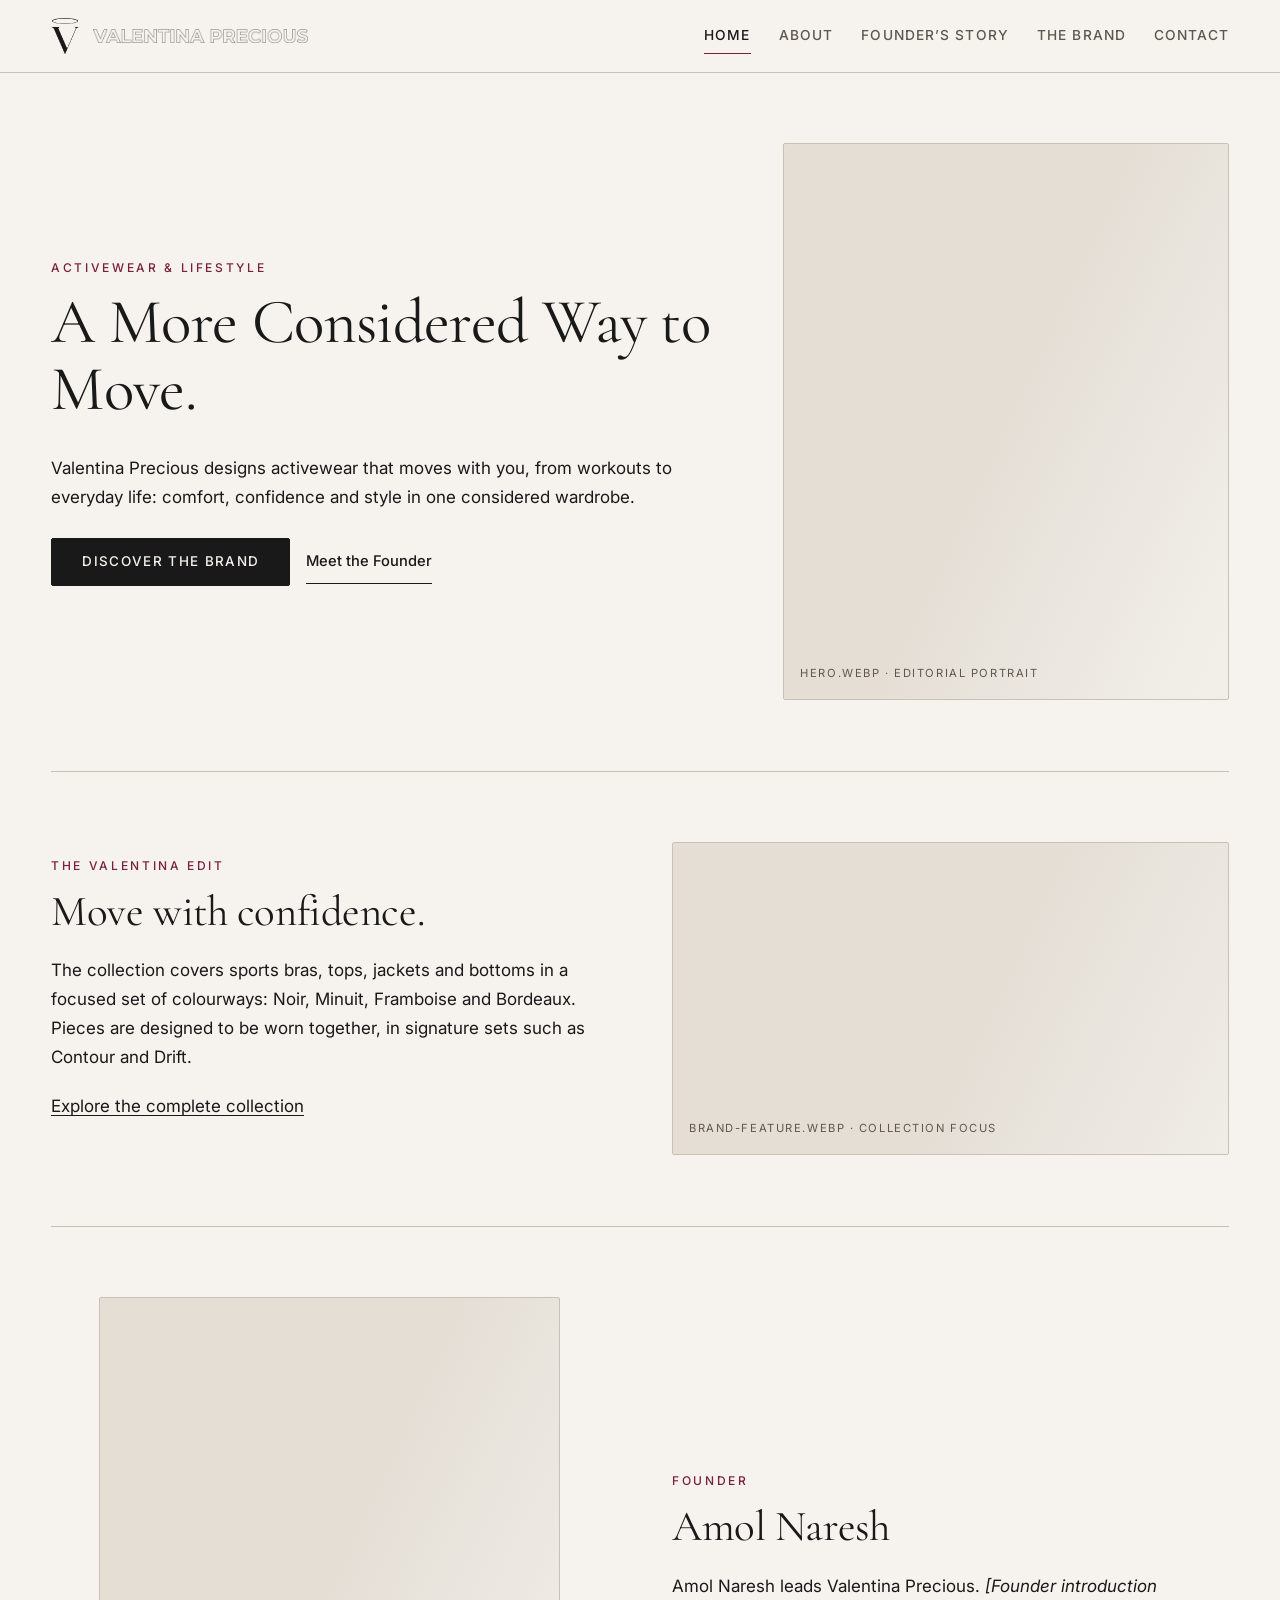
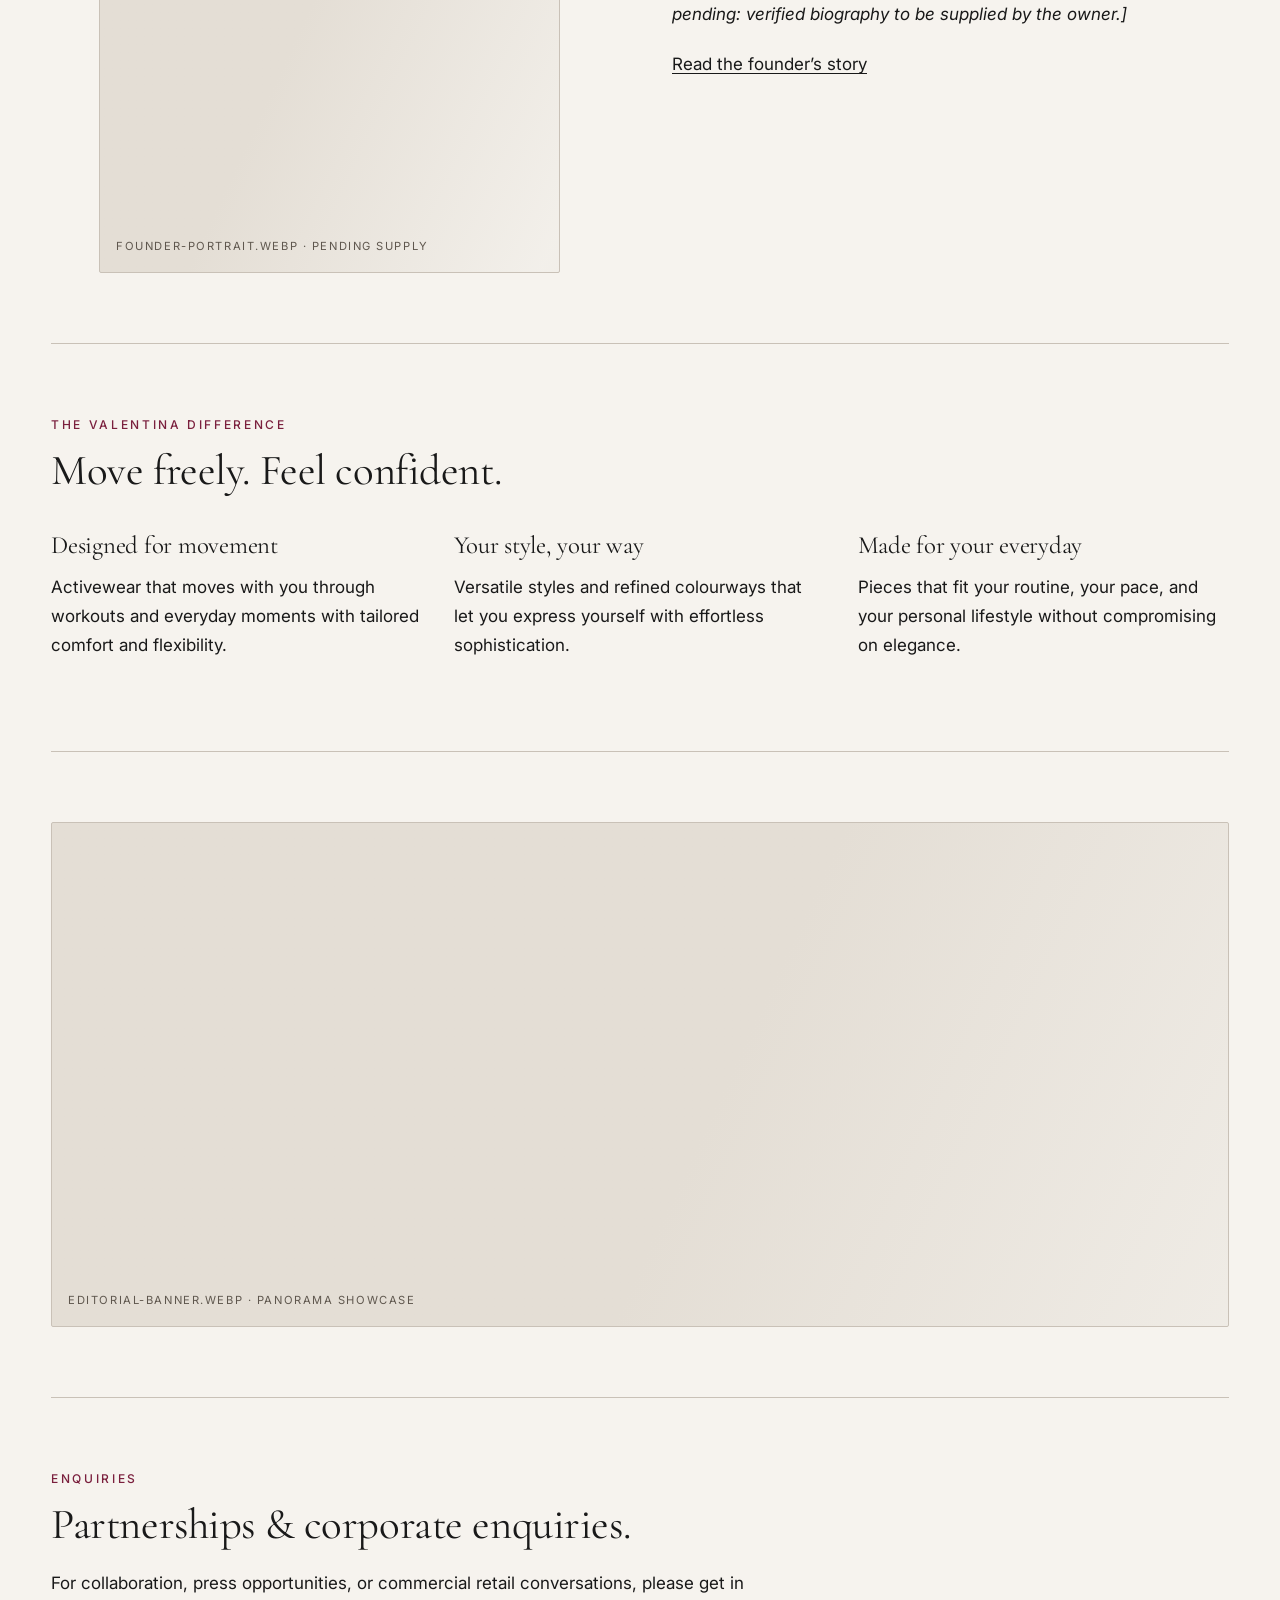
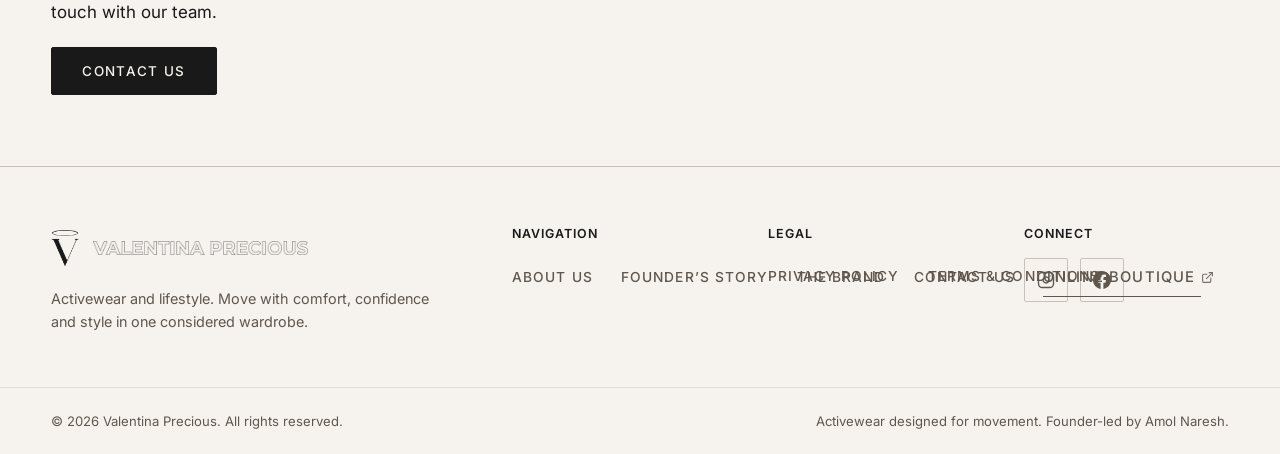
==== commit db204ec0: "project changes" ====
--- a/index.html
+++ b/index.html
@@ -103,16 +103,16 @@
         </picture>
         <picture>
           <source srcset="assets/images/brand/wordmark-light.png" media="(prefers-color-scheme: dark)">
-          <img class="brand-wordmark" src="assets/images/brand/wordmark-dark.png" alt="Valentina Precious" width="220" height="14">
+          <img class="brand-wordmark" src="assets/images/brand/wordmark-dark.png" alt="Valentina Precious" width="215" height="14">
         </picture>
       </a>
 
       <button id="mb" aria-expanded="false" aria-controls="nav" aria-label="Open navigation menu">
         <span class="icon-menu" aria-hidden="true">
-          <svg xmlns="http://www.w3.org/2000/svg" width="20" height="20" viewBox="0 0 24 24" fill="none" stroke="currentColor" stroke-width="2" stroke-linecap="round" stroke-linejoin="round"><line x1="3" y1="12" x2="21" y2="12"></line><line x1="3" y1="6" x2="21" y2="6"></line><line x1="3" y1="18" x2="21" y2="18"></line></svg>
+          <svg xmlns="http://www.w3.org/2000/svg" width="20" height="20" viewBox="0 0 24 24" fill="none" stroke="currentColor" stroke-width="1.8" stroke-linecap="round" stroke-linejoin="round" focusable="false"><line x1="3" y1="12" x2="21" y2="12"></line><line x1="3" y1="6" x2="21" y2="6"></line><line x1="3" y1="18" x2="21" y2="18"></line></svg>
         </span>
         <span class="icon-close" aria-hidden="true">
-          <svg xmlns="http://www.w3.org/2000/svg" width="20" height="20" viewBox="0 0 24 24" fill="none" stroke="currentColor" stroke-width="2" stroke-linecap="round" stroke-linejoin="round"><line x1="18" y1="6" x2="6" y2="18"></line><line x1="6" y1="6" x2="18" y2="18"></line></svg>
+          <svg xmlns="http://www.w3.org/2000/svg" width="20" height="20" viewBox="0 0 24 24" fill="none" stroke="currentColor" stroke-width="1.8" stroke-linecap="round" stroke-linejoin="round" focusable="false"><line x1="18" y1="6" x2="6" y2="18"></line><line x1="6" y1="6" x2="18" y2="18"></line></svg>
         </span>
         <span>Menu</span>
       </button>
@@ -142,7 +142,7 @@
               <p class="eyebrow">Activewear &amp; Lifestyle</p>
               <h1 id="hero-title">A More Considered Way to Move.</h1>
               <p>Valentina Precious designs activewear that moves with you, from workouts to everyday life: comfort, confidence and style in one considered wardrobe.</p>
-              <div style="margin-top: 24px;">
+              <div class="hero-actions">
                 <a class="btn" href="#about">Discover the Brand</a>
                 <a class="lnk" href="#founder">Meet the Founder</a>
               </div>
@@ -231,7 +231,7 @@
               <p>Valentina Precious is an activewear and lifestyle brand built around one idea: clothing that supports you from your workout to the rest of your day. Its core philosophy embodies “comfort, confidence, and style”.</p>
               <p>The range is deliberately focused: sports bras, tops, jackets, and bottoms, grouped into coordinated sets so pieces can be mixed and matched effortlessly. Signature collections include the Contour and Drift sets.</p>
               <p>The brand is led by founder Amol Naresh. <em>[Further purpose and positioning copy pending verified material from the owner.]</em></p>
-              <p>This corporate website presents the brand, its design ethos, and leadership. Products, sizing guides, and customer orders live at our official online flagship: <a href="https://valentinaprecious.com/" target="_blank" rel="noopener noreferrer">valentinaprecious.com <svg xmlns="http://www.w3.org/2000/svg" width="12" height="12" viewBox="0 0 24 24" fill="none" stroke="currentColor" stroke-width="2" stroke-linecap="round" stroke-linejoin="round" aria-hidden="true" style="display:inline-block;vertical-align:middle;margin-left:2px"><path d="M18 13v6a2 2 0 0 1-2 2H5a2 2 0 0 1-2-2V8a2 2 0 0 1 2-2h6"></path><polyline points="15 3 21 3 21 9"></polyline><line x1="10" y1="14" x2="21" y2="3"></line></svg></a>.</p>
+              <p>This corporate website presents the brand, its design ethos, and leadership. Products, sizing guides, and customer orders live at our official online flagship: <a class="lnk-ext" href="https://valentinaprecious.com/" target="_blank" rel="noopener noreferrer"><span>valentinaprecious.com</span> <svg class="icon-ext" xmlns="http://www.w3.org/2000/svg" width="13" height="13" viewBox="0 0 24 24" fill="none" stroke="currentColor" stroke-width="2" stroke-linecap="round" stroke-linejoin="round" aria-hidden="true" focusable="false"><path d="M18 13v6a2 2 0 0 1-2 2H5a2 2 0 0 1-2-2V8a2 2 0 0 1 2-2h6"></path><polyline points="15 3 21 3 21 9"></polyline><line x1="10" y1="14" x2="21" y2="3"></line></svg></a>.</p>
             </div>
             <div class="ph r45" role="img" aria-label="Brand philosophy imagery placeholder">
               <span class="ph-caption">philosophy.webp · Brand Philosophy</span>
@@ -281,7 +281,7 @@
           <div style="margin-bottom: 28px;">
             <a class="btn" href="https://valentinaprecious.com/collections/all" target="_blank" rel="noopener noreferrer">
               <span>Shop at valentinaprecious.com</span>
-              <svg xmlns="http://www.w3.org/2000/svg" width="14" height="14" viewBox="0 0 24 24" fill="none" stroke="currentColor" stroke-width="2" stroke-linecap="round" stroke-linejoin="round" aria-hidden="true"><path d="M18 13v6a2 2 0 0 1-2 2H5a2 2 0 0 1-2-2V8a2 2 0 0 1 2-2h6"></path><polyline points="15 3 21 3 21 9"></polyline><line x1="10" y1="14" x2="21" y2="3"></line></svg>
+              <svg class="icon-ext" xmlns="http://www.w3.org/2000/svg" width="13" height="13" viewBox="0 0 24 24" fill="none" stroke="currentColor" stroke-width="2" stroke-linecap="round" stroke-linejoin="round" aria-hidden="true" focusable="false"><path d="M18 13v6a2 2 0 0 1-2 2H5a2 2 0 0 1-2-2V8a2 2 0 0 1 2-2h6"></path><polyline points="15 3 21 3 21 9"></polyline><line x1="10" y1="14" x2="21" y2="3"></line></svg>
             </a>
           </div>
 
@@ -373,19 +373,27 @@
             <strong>Asset Authenticity:</strong> Authentic product photography will replace these placeholders once official imagery is approved by the brand. No generic AI-generated images appear on this website.
           </div>
 
-          <p style="margin-top: 20px;">
-            Connect with our official profiles:
-            <a href="https://www.instagram.com/valentina.precious.lifestyle/" target="_blank" rel="noopener noreferrer">Instagram <svg xmlns="http://www.w3.org/2000/svg" width="12" height="12" viewBox="0 0 24 24" fill="none" stroke="currentColor" stroke-width="2" stroke-linecap="round" stroke-linejoin="round" aria-hidden="true" style="display:inline-block;vertical-align:middle"><path d="M18 13v6a2 2 0 0 1-2 2H5a2 2 0 0 1-2-2V8a2 2 0 0 1 2-2h6"></path><polyline points="15 3 21 3 21 9"></polyline><line x1="10" y1="14" x2="21" y2="3"></line></svg></a> · 
-            <a href="https://www.facebook.com/people/Valentina-Precious" target="_blank" rel="noopener noreferrer">Facebook <svg xmlns="http://www.w3.org/2000/svg" width="12" height="12" viewBox="0 0 24 24" fill="none" stroke="currentColor" stroke-width="2" stroke-linecap="round" stroke-linejoin="round" aria-hidden="true" style="display:inline-block;vertical-align:middle"><path d="M18 13v6a2 2 0 0 1-2 2H5a2 2 0 0 1-2-2V8a2 2 0 0 1 2-2h6"></path><polyline points="15 3 21 3 21 9"></polyline><line x1="10" y1="14" x2="21" y2="3"></line></svg></a>
-          </p>
+          <!-- Clean Single Social Group (No Duplicate Links or Ext Icons) -->
+          <div class="brand-social-bar">
+            <span class="brand-social-label">Official brand channels:</span>
+            <div class="social-icon-group">
+              <a class="social-icon-btn" href="https://www.instagram.com/valentina.precious.lifestyle/" target="_blank" rel="noopener noreferrer" aria-label="Valentina Precious on Instagram">
+                <svg class="icon-social" xmlns="http://www.w3.org/2000/svg" width="18" height="18" viewBox="0 0 24 24" fill="none" stroke="currentColor" stroke-width="1.8" stroke-linecap="round" stroke-linejoin="round" aria-hidden="true" focusable="false"><rect x="2" y="2" width="20" height="20" rx="5" ry="5"></rect><path d="M16 11.37A4 4 0 1 1 12.63 8 4 4 0 0 1 16 11.37z"></path><line x1="17.5" y1="6.5" x2="17.51" y2="6.5"></line></svg>
+              </a>
+              <a class="social-icon-btn" href="https://www.facebook.com/people/Valentina-Precious" target="_blank" rel="noopener noreferrer" aria-label="Valentina Precious on Facebook">
+                <svg class="icon-social" xmlns="http://www.w3.org/2000/svg" width="18" height="18" viewBox="0 0 24 24" fill="currentColor" aria-hidden="true" focusable="false"><path d="M24 12.073c0-6.627-5.373-12-12-12s-12 5.373-12 12c0 5.99 4.388 10.954 10.125 11.854v-8.385H7.078v-3.47h3.047V9.43c0-3.007 1.792-4.669 4.533-4.669 1.312 0 2.686.235 2.686.235v2.953H15.83c-1.491 0-1.956.925-1.956 1.874v2.25h3.328l-.532 3.47h-2.796v8.385C19.612 23.027 24 18.062 24 12.073z"/></svg>
+              </a>
+            </div>
+          </div>
         </section>
       </article>
 
       <!-- View: Contact & Corporate Enquiries -->
       <article class="view" id="v-contact">
         <section aria-labelledby="contact-heading">
-          <div class="grid top">
-            <div>
+          <div class="contact-layout">
+            <!-- Left Column: Form -->
+            <div class="contact-form-col">
               <p class="eyebrow">Contact Us</p>
               <h1 id="contact-heading">Corporate Enquiries</h1>
               <p>For strategic partnerships, corporate collaborations, media relations, or wholesale enquiries, submit the form below.</p>
@@ -435,33 +443,30 @@
               </form>
             </div>
 
-            <div style="padding-top: clamp(0px, 3.5vw, 60px);">
-              <h3>Customer Care &amp; Orders</h3>
-              <p>For retail orders, exchanges, sizing questions, and shipping updates, please visit the online boutique customer care portal:</p>
+            <!-- Right Column: Context & Official Profiles -->
+            <div class="contact-sidebar">
+              <h3>Customer Care &amp; Boutique Orders</h3>
+              <p>For retail orders, exchanges, sizing guidance, and shipping questions, please visit the boutique portal:</p>
               <p>
-                <a class="lnk" style="margin-left:0" href="https://valentinaprecious.com/pages/contact" target="_blank" rel="noopener noreferrer">
-                  <span>Visit Customer Care</span>
-                  <svg xmlns="http://www.w3.org/2000/svg" width="14" height="14" viewBox="0 0 24 24" fill="none" stroke="currentColor" stroke-width="2" stroke-linecap="round" stroke-linejoin="round" aria-hidden="true"><path d="M18 13v6a2 2 0 0 1-2 2H5a2 2 0 0 1-2-2V8a2 2 0 0 1 2-2h6"></path><polyline points="15 3 21 3 21 9"></polyline><line x1="10" y1="14" x2="21" y2="3"></line></svg>
+                <a class="lnk-ext" href="https://valentinaprecious.com/pages/contact" target="_blank" rel="noopener noreferrer">
+                  <span>Customer Care Portal</span>
+                  <svg class="icon-ext" xmlns="http://www.w3.org/2000/svg" width="13" height="13" viewBox="0 0 24 24" fill="none" stroke="currentColor" stroke-width="2" stroke-linecap="round" stroke-linejoin="round" aria-hidden="true" focusable="false"><path d="M18 13v6a2 2 0 0 1-2 2H5a2 2 0 0 1-2-2V8a2 2 0 0 1 2-2h6"></path><polyline points="15 3 21 3 21 9"></polyline><line x1="10" y1="14" x2="21" y2="3"></line></svg>
                 </a>
               </p>
 
-              <h3 style="margin-top: 36px;">Official Social Profiles</h3>
-              <p>Follow our brand journey and lifestyle releases:</p>
-              <ul class="social-links" aria-label="Social media profiles">
-                <li>
-                  <a class="social-icon-btn" href="https://www.instagram.com/valentina.precious.lifestyle/" target="_blank" rel="noopener noreferrer" aria-label="Follow Valentina Precious on Instagram">
-                    <svg xmlns="http://www.w3.org/2000/svg" width="20" height="20" viewBox="0 0 24 24" fill="none" stroke="currentColor" stroke-width="1.8" stroke-linecap="round" stroke-linejoin="round" aria-hidden="true"><rect x="2" y="2" width="20" height="20" rx="5" ry="5"></rect><path d="M16 11.37A4 4 0 1 1 12.63 8 4 4 0 0 1 16 11.37z"></path><line x1="17.5" y1="6.5" x2="17.51" y2="6.5"></line></svg>
-                  </a>
-                </li>
-                <li>
-                  <a class="social-icon-btn" href="https://www.facebook.com/people/Valentina-Precious" target="_blank" rel="noopener noreferrer" aria-label="Follow Valentina Precious on Facebook">
-                    <svg xmlns="http://www.w3.org/2000/svg" width="20" height="20" viewBox="0 0 24 24" fill="currentColor" aria-hidden="true"><path d="M24 12.073c0-6.627-5.373-12-12-12s-12 5.373-12 12c0 5.99 4.388 10.954 10.125 11.854v-8.385H7.078v-3.47h3.047V9.43c0-3.007 1.792-4.669 4.533-4.669 1.312 0 2.686.235 2.686.235v2.953H15.83c-1.491 0-1.956.925-1.956 1.874v2.25h3.328l-.532 3.47h-2.796v8.385C19.612 23.027 24 18.062 24 12.073z"/></svg>
-                  </a>
-                </li>
-              </ul>
+              <h3 style="margin-top: 36px;">Official Profiles</h3>
+              <p>Follow our brand releases and editorial campaigns:</p>
+              <div class="social-icon-group" style="margin-top: 12px;">
+                <a class="social-icon-btn" href="https://www.instagram.com/valentina.precious.lifestyle/" target="_blank" rel="noopener noreferrer" aria-label="Valentina Precious on Instagram">
+                  <svg class="icon-social" xmlns="http://www.w3.org/2000/svg" width="18" height="18" viewBox="0 0 24 24" fill="none" stroke="currentColor" stroke-width="1.8" stroke-linecap="round" stroke-linejoin="round" aria-hidden="true" focusable="false"><rect x="2" y="2" width="20" height="20" rx="5" ry="5"></rect><path d="M16 11.37A4 4 0 1 1 12.63 8 4 4 0 0 1 16 11.37z"></path><line x1="17.5" y1="6.5" x2="17.51" y2="6.5"></line></svg>
+                </a>
+                <a class="social-icon-btn" href="https://www.facebook.com/people/Valentina-Precious" target="_blank" rel="noopener noreferrer" aria-label="Valentina Precious on Facebook">
+                  <svg class="icon-social" xmlns="http://www.w3.org/2000/svg" width="18" height="18" viewBox="0 0 24 24" fill="currentColor" aria-hidden="true" focusable="false"><path d="M24 12.073c0-6.627-5.373-12-12-12s-12 5.373-12 12c0 5.99 4.388 10.954 10.125 11.854v-8.385H7.078v-3.47h3.047V9.43c0-3.007 1.792-4.669 4.533-4.669 1.312 0 2.686.235 2.686.235v2.953H15.83c-1.491 0-1.956.925-1.956 1.874v2.25h3.328l-.532 3.47h-2.796v8.385C19.612 23.027 24 18.062 24 12.073z"/></svg>
+                </a>
+              </div>
 
               <div class="note" style="margin-top: 32px;">
-                <strong>Contact Notice:</strong> Direct corporate telephone and registered office email will be updated upon official owner confirmation.
+                <strong>Verification Status:</strong> Direct corporate telephone and registered office email will be published upon verified owner confirmation.
               </div>
             </div>
           </div>
@@ -474,7 +479,7 @@
           <p class="eyebrow">Legal &amp; Compliance</p>
           <h1 id="privacy-title">Privacy Policy</h1>
           <div class="note">
-            <strong>Legal Notice:</strong> This document applies to corporate enquiries submitted through this website. Retail store transactions are governed by the <a href="https://valentinaprecious.com/policies/privacy-policy" target="_blank" rel="noopener noreferrer">official boutique privacy policy</a>.
+            <strong>Legal Notice:</strong> This document applies to corporate enquiries submitted through this website. Retail store transactions are governed by the <a class="lnk-ext" href="https://valentinaprecious.com/policies/privacy-policy" target="_blank" rel="noopener noreferrer"><span>official boutique privacy policy</span> <svg class="icon-ext" xmlns="http://www.w3.org/2000/svg" width="13" height="13" viewBox="0 0 24 24" fill="none" stroke="currentColor" stroke-width="2" stroke-linecap="round" stroke-linejoin="round" aria-hidden="true" focusable="false"><path d="M18 13v6a2 2 0 0 1-2 2H5a2 2 0 0 1-2-2V8a2 2 0 0 1 2-2h6"></path><polyline points="15 3 21 3 21 9"></polyline><line x1="10" y1="14" x2="21" y2="3"></line></svg></a>.
           </div>
 
           <h3>Information Collected</h3>
@@ -503,7 +508,7 @@
           <p class="eyebrow">Legal &amp; Compliance</p>
           <h1 id="terms-title">Terms &amp; Conditions</h1>
           <div class="note">
-            <strong>Commercial Terms:</strong> This corporate website provides informational and partnership material for Valentina Precious. All consumer merchandise purchases are governed by our store <a href="https://valentinaprecious.com/policies/refund-policy" target="_blank" rel="noopener noreferrer">Refund Policy</a> and <a href="https://valentinaprecious.com/policies/shipping-policy" target="_blank" rel="noopener noreferrer">Shipping Policy</a>.
+            <strong>Commercial Terms:</strong> This corporate website provides informational and partnership material for Valentina Precious. All consumer merchandise purchases are governed by our store <a class="lnk-ext" href="https://valentinaprecious.com/policies/refund-policy" target="_blank" rel="noopener noreferrer"><span>Refund Policy</span> <svg class="icon-ext" xmlns="http://www.w3.org/2000/svg" width="13" height="13" viewBox="0 0 24 24" fill="none" stroke="currentColor" stroke-width="2" stroke-linecap="round" stroke-linejoin="round" aria-hidden="true" focusable="false"><path d="M18 13v6a2 2 0 0 1-2 2H5a2 2 0 0 1-2-2V8a2 2 0 0 1 2-2h6"></path><polyline points="15 3 21 3 21 9"></polyline><line x1="10" y1="14" x2="21" y2="3"></line></svg></a> and <a class="lnk-ext" href="https://valentinaprecious.com/policies/shipping-policy" target="_blank" rel="noopener noreferrer"><span>Shipping Policy</span> <svg class="icon-ext" xmlns="http://www.w3.org/2000/svg" width="13" height="13" viewBox="0 0 24 24" fill="none" stroke="currentColor" stroke-width="2" stroke-linecap="round" stroke-linejoin="round" aria-hidden="true" focusable="false"><path d="M18 13v6a2 2 0 0 1-2 2H5a2 2 0 0 1-2-2V8a2 2 0 0 1 2-2h6"></path><polyline points="15 3 21 3 21 9"></polyline><line x1="10" y1="14" x2="21" y2="3"></line></svg></a>.
           </div>
 
           <h3>Website Information</h3>
@@ -523,10 +528,11 @@
     </div>
   </main>
 
-  <!-- Global Footer -->
+  <!-- Global Footer: Consistent 4-Column Layout -->
   <footer>
     <div class="wrap fg">
-      <div>
+      <!-- 1. Brand Area (Logo appears only once) -->
+      <div class="footer-col">
         <a class="brand-lockup" href="#home" aria-label="Valentina Precious Homepage">
           <picture>
             <source srcset="assets/images/brand/monogram-light.png" media="(prefers-color-scheme: dark)">
@@ -534,50 +540,56 @@
           </picture>
           <picture>
             <source srcset="assets/images/brand/wordmark-light.png" media="(prefers-color-scheme: dark)">
-            <img class="brand-wordmark" src="assets/images/brand/wordmark-dark.png" alt="Valentina Precious" width="220" height="14">
+            <img class="brand-wordmark" src="assets/images/brand/wordmark-dark.png" alt="Valentina Precious" width="215" height="14">
           </picture>
         </a>
-        <p style="margin-top: 14px; max-width: 44ch;">Activewear and lifestyle. Move with comfort, confidence and style in one considered wardrobe.</p>
-        
-        <ul class="social-links" aria-label="Social media links">
+        <p class="footer-statement">Activewear and lifestyle. Move with comfort, confidence and style in one considered wardrobe.</p>
+      </div>
+
+      <!-- 2. Navigation Area -->
+      <nav class="footer-col" aria-label="Footer Navigation">
+        <span class="footer-col-title">Navigation</span>
+        <ul>
+          <li><a href="#about">About Us</a></li>
+          <li><a href="#founder">Founder’s Story</a></li>
+          <li><a href="#brand">The Brand</a></li>
+          <li><a href="#contact">Contact Us</a></li>
           <li>
-            <a class="social-icon-btn" href="https://www.instagram.com/valentina.precious.lifestyle/" target="_blank" rel="noopener noreferrer" aria-label="Instagram">
-              <svg xmlns="http://www.w3.org/2000/svg" width="18" height="18" viewBox="0 0 24 24" fill="none" stroke="currentColor" stroke-width="1.8" stroke-linecap="round" stroke-linejoin="round" aria-hidden="true"><rect x="2" y="2" width="20" height="20" rx="5" ry="5"></rect><path d="M16 11.37A4 4 0 1 1 12.63 8 4 4 0 0 1 16 11.37z"></path><line x1="17.5" y1="6.5" x2="17.51" y2="6.5"></line></svg>
-            </a>
-          </li>
-          <li>
-            <a class="social-icon-btn" href="https://www.facebook.com/people/Valentina-Precious" target="_blank" rel="noopener noreferrer" aria-label="Facebook">
-              <svg xmlns="http://www.w3.org/2000/svg" width="18" height="18" viewBox="0 0 24 24" fill="currentColor" aria-hidden="true"><path d="M24 12.073c0-6.627-5.373-12-12-12s-12 5.373-12 12c0 5.99 4.388 10.954 10.125 11.854v-8.385H7.078v-3.47h3.047V9.43c0-3.007 1.792-4.669 4.533-4.669 1.312 0 2.686.235 2.686.235v2.953H15.83c-1.491 0-1.956.925-1.956 1.874v2.25h3.328l-.532 3.47h-2.796v8.385C19.612 23.027 24 18.062 24 12.073z"/></svg>
+            <a class="lnk-ext" href="https://valentinaprecious.com/collections/all" target="_blank" rel="noopener noreferrer">
+              <span>Online Boutique</span>
+              <svg class="icon-ext" xmlns="http://www.w3.org/2000/svg" width="13" height="13" viewBox="0 0 24 24" fill="none" stroke="currentColor" stroke-width="2" stroke-linecap="round" stroke-linejoin="round" aria-hidden="true" focusable="false"><path d="M18 13v6a2 2 0 0 1-2 2H5a2 2 0 0 1-2-2V8a2 2 0 0 1 2-2h6"></path><polyline points="15 3 21 3 21 9"></polyline><line x1="10" y1="14" x2="21" y2="3"></line></svg>
             </a>
           </li>
         </ul>
-      </div>
-
-      <nav aria-label="Footer Navigation">
-        <strong style="display:block;margin-bottom:12px;color:var(--ink);letter-spacing:0.06em;text-transform:uppercase;font-size:0.8rem">Navigation</strong>
-        <ul>
-          <li><a href="#about">About</a></li>
-          <li><a href="#founder">Founder’s Story</a></li>
-          <li><a href="#brand">The Brand</a></li>
-          <li><a href="#contact">Contact</a></li>
-          <li><a href="https://valentinaprecious.com/collections/all" target="_blank" rel="noopener noreferrer">Online Boutique <svg xmlns="http://www.w3.org/2000/svg" width="12" height="12" viewBox="0 0 24 24" fill="none" stroke="currentColor" stroke-width="2" stroke-linecap="round" stroke-linejoin="round" aria-hidden="true"><path d="M18 13v6a2 2 0 0 1-2 2H5a2 2 0 0 1-2-2V8a2 2 0 0 1 2-2h6"></path><polyline points="15 3 21 3 21 9"></polyline><line x1="10" y1="14" x2="21" y2="3"></line></svg></a></li>
-        </ul>
       </nav>
 
-      <nav aria-label="Legal & Social Links">
-        <strong style="display:block;margin-bottom:12px;color:var(--ink);letter-spacing:0.06em;text-transform:uppercase;font-size:0.8rem">Legal &amp; Social</strong>
+      <!-- 3. Legal Area -->
+      <nav class="footer-col" aria-label="Legal Links">
+        <span class="footer-col-title">Legal</span>
         <ul>
           <li><a href="#privacy">Privacy Policy</a></li>
           <li><a href="#terms">Terms &amp; Conditions</a></li>
-          <li><a href="https://www.instagram.com/valentina.precious.lifestyle/" target="_blank" rel="noopener noreferrer">Instagram <svg xmlns="http://www.w3.org/2000/svg" width="12" height="12" viewBox="0 0 24 24" fill="none" stroke="currentColor" stroke-width="2" stroke-linecap="round" stroke-linejoin="round" aria-hidden="true"><path d="M18 13v6a2 2 0 0 1-2 2H5a2 2 0 0 1-2-2V8a2 2 0 0 1 2-2h6"></path><polyline points="15 3 21 3 21 9"></polyline><line x1="10" y1="14" x2="21" y2="3"></line></svg></a></li>
-          <li><a href="https://www.facebook.com/people/Valentina-Precious" target="_blank" rel="noopener noreferrer">Facebook <svg xmlns="http://www.w3.org/2000/svg" width="12" height="12" viewBox="0 0 24 24" fill="none" stroke="currentColor" stroke-width="2" stroke-linecap="round" stroke-linejoin="round" aria-hidden="true"><path d="M18 13v6a2 2 0 0 1-2 2H5a2 2 0 0 1-2-2V8a2 2 0 0 1 2-2h6"></path><polyline points="15 3 21 3 21 9"></polyline><line x1="10" y1="14" x2="21" y2="3"></line></svg></a></li>
         </ul>
       </nav>
+
+      <!-- 4. Social Area: One Instagram & One Facebook icon (No Duplicate Icons) -->
+      <div class="footer-col">
+        <span class="footer-col-title">Connect</span>
+        <div class="social-icon-group">
+          <a class="social-icon-btn" href="https://www.instagram.com/valentina.precious.lifestyle/" target="_blank" rel="noopener noreferrer" aria-label="Follow Valentina Precious on Instagram">
+            <svg class="icon-social" xmlns="http://www.w3.org/2000/svg" width="18" height="18" viewBox="0 0 24 24" fill="none" stroke="currentColor" stroke-width="1.8" stroke-linecap="round" stroke-linejoin="round" aria-hidden="true" focusable="false"><rect x="2" y="2" width="20" height="20" rx="5" ry="5"></rect><path d="M16 11.37A4 4 0 1 1 12.63 8 4 4 0 0 1 16 11.37z"></path><line x1="17.5" y1="6.5" x2="17.51" y2="6.5"></line></svg>
+          </a>
+          <a class="social-icon-btn" href="https://www.facebook.com/people/Valentina-Precious" target="_blank" rel="noopener noreferrer" aria-label="Follow Valentina Precious on Facebook">
+            <svg class="icon-social" xmlns="http://www.w3.org/2000/svg" width="18" height="18" viewBox="0 0 24 24" fill="currentColor" aria-hidden="true" focusable="false"><path d="M24 12.073c0-6.627-5.373-12-12-12s-12 5.373-12 12c0 5.99 4.388 10.954 10.125 11.854v-8.385H7.078v-3.47h3.047V9.43c0-3.007 1.792-4.669 4.533-4.669 1.312 0 2.686.235 2.686.235v2.953H15.83c-1.491 0-1.956.925-1.956 1.874v2.25h3.328l-.532 3.47h-2.796v8.385C19.612 23.027 24 18.062 24 12.073z"/></svg>
+          </a>
+        </div>
+      </div>
     </div>
 
+    <!-- Bottom Strip -->
     <div class="wrap footer-bottom">
-      <div>&copy; <span id="curr-year">2026</span> Valentina Precious. All rights reserved. Founder-led by Amol Naresh.</div>
-      <div>Designed for movement. Crafted with elegance.</div>
+      <div>&copy; <span id="curr-year">2026</span> Valentina Precious. All rights reserved.</div>
+      <div>Activewear designed for movement. Founder-led by Amol Naresh.</div>
     </div>
   </footer>
 
--- a/assets/css/main.css
+++ b/assets/css/main.css
@@ -1,37 +1,56 @@
 /* ==========================================================================
    Valentina Precious — Corporate & Lifestyle Design System
-   main.css: Foundations, Tokens, Resets, Typography & Grid
+   main.css: Foundations, Design System Tokens, Resets, Typography & Grid
    ========================================================================== */
 
 :root {
-  /* Core Color Palette (Light Mode - Premium Editorial Ivory & Berry) */
-  --bg: #F6F3EE;
-  --bg-rgb: 246, 243, 238;
-  --bg2: #FCFBF8;
-  --ink: #191919;
-  --ink-rgb: 25, 25, 25;
-  --mute: #5F574E;
-  --line: #C9C1B7;
-  --acc: #7A1F3D;
-  --acc-hover: #5E162E;
-  --ph: #E4DED5;
+  /* Design System Color Tokens (Light Mode - Premium Editorial Ivory & Berry) */
+  --color-background: #F6F3EE;
+  --color-surface: #FCFBF8;
+  --color-text: #191919;
+  --color-muted: #5F574E;
+  --color-border: #C9C1B7;
+  --color-border-subtle: rgba(201, 193, 183, 0.45);
+  --color-accent: #7A1F3D;
+  --color-accent-hover: #5E162E;
+  --color-placeholder: #E4DED5;
+
+  /* Aliases for backwards compatibility */
+  --bg: var(--color-background);
+  --bg2: var(--color-surface);
+  --ink: var(--color-text);
+  --mute: var(--color-muted);
+  --line: var(--color-border);
+  --acc: var(--color-accent);
+  --acc-hover: var(--color-accent-hover);
+  --ph: var(--color-placeholder);
 
   /* Typography Stack */
   --font-serif: "Cormorant Garamond", Georgia, "Times New Roman", serif;
   --font-sans: Inter, system-ui, -apple-system, BlinkMacSystemFont, "Segoe UI", Roboto, sans-serif;
 
-  /* Spacing & Layout Tokens */
-  --pad: clamp(20px, 4.5vw, 64px);
-  --max-width: 1360px;
-  --header-height: 74px;
-  --radius-sm: 2px;
-  --radius-md: 4px;
-
-  /* Animation Timings */
+  /* Layout & Container Tokens */
+  --container-width: 1320px;
+  --max-width: var(--container-width);
+  --space-section: clamp(2.5rem, 5.5vw, 5.5rem);
+  --space-content: clamp(1.25rem, 4vw, 3rem);
+  --pad: clamp(16px, 4vw, 56px);
+  --header-height: 72px;
+
+  /* Component Dimensions */
+  --button-height: 48px;
+  --input-height: 48px;
+  --icon-size-sm: 13px;
+  --icon-size-md: 18px;
+  --icon-size-lg: 20px;
+  --radius-small: 2px;
+  --radius-medium: 4px;
+
+  /* Motion & Animation Timings */
   --ease-editorial: cubic-bezier(0.2, 0.7, 0.2, 1);
-  --transition-fast: 0.2s var(--ease-editorial);
-  --transition-smooth: 0.4s var(--ease-editorial);
-  --transition-slow: 0.8s var(--ease-editorial);
+  --transition-standard: 180ms var(--ease-editorial);
+  --transition-smooth: 320ms var(--ease-editorial);
+  --transition-slow: 750ms var(--ease-editorial);
 
   box-sizing: border-box;
   padding-top: env(safe-area-inset-top, 0px);
@@ -41,31 +60,29 @@
 /* Dark Mode Tokens (Luxury Obsidian & Soft Rose) */
 @media (prefers-color-scheme: dark) {
   :root:not([data-theme="light"]) {
-    --bg: #171513;
-    --bg-rgb: 23, 21, 19;
-    --bg2: #1F1C19;
-    --ink: #F1ECE4;
-    --ink-rgb: 241, 236, 228;
-    --mute: #B3AA9E;
-    --line: #4A443D;
-    --acc: #E0A3B6;
-    --acc-hover: #F2C1CF;
-    --ph: #2A2622;
+    --color-background: #171513;
+    --color-surface: #1F1C19;
+    --color-text: #F1ECE4;
+    --color-muted: #B3AA9E;
+    --color-border: #4A443D;
+    --color-border-subtle: rgba(74, 68, 61, 0.5);
+    --color-accent: #E0A3B6;
+    --color-accent-hover: #F2C1CF;
+    --color-placeholder: #2A2622;
     color-scheme: dark;
   }
 }
 
 :root[data-theme="dark"] {
-  --bg: #171513;
-  --bg-rgb: 23, 21, 19;
-  --bg2: #1F1C19;
-  --ink: #F1ECE4;
-  --ink-rgb: 241, 236, 228;
-  --mute: #B3AA9E;
-  --line: #4A443D;
-  --acc: #E0A3B6;
-  --acc-hover: #F2C1CF;
-  --ph: #2A2622;
+  --color-background: #171513;
+  --color-surface: #1F1C19;
+  --color-text: #F1ECE4;
+  --color-muted: #B3AA9E;
+  --color-border: #4A443D;
+  --color-border-subtle: rgba(74, 68, 61, 0.5);
+  --color-accent: #E0A3B6;
+  --color-accent-hover: #F2C1CF;
+  --color-placeholder: #2A2622;
   color-scheme: dark;
 }
 
@@ -84,12 +101,11 @@
 
 body {
   margin: 0;
-  background-color: var(--bg);
-  color: var(--ink);
+  background-color: var(--color-background);
+  color: var(--color-text);
   font-family: var(--font-sans);
   font-size: clamp(15px, 0.35vw + 14px, 17px);
   line-height: 1.7;
-  overflow-x: hidden;
   text-rendering: optimizeLegibility;
   -webkit-font-smoothing: antialiased;
   -moz-osx-font-smoothing: grayscale;
@@ -101,12 +117,12 @@
   position: absolute;
   top: -999px;
   left: 16px;
-  background: var(--bg2);
-  color: var(--ink);
+  background: var(--color-surface);
+  color: var(--color-text);
   padding: 12px 20px;
-  border: 1px solid var(--acc);
+  border: 1px solid var(--color-accent);
   font-weight: 500;
-  z-index: 100;
+  z-index: 1000;
   text-decoration: none;
   transition: top 0.2s ease;
 }
@@ -117,7 +133,7 @@
 
 /* Focus Visibility */
 :focus-visible {
-  outline: 2px solid var(--acc);
+  outline: 2px solid var(--color-accent);
   outline-offset: 3px;
 }
 
@@ -129,23 +145,25 @@
   font-weight: 400;
   line-height: 1.12;
   margin: 0 0 0.5em;
-  color: var(--ink);
-  overflow-wrap: anywhere;
+  color: var(--color-text);
+  overflow-wrap: break-word;
+  word-break: break-word;
   letter-spacing: -0.01em;
 }
 
 h1 {
-  font-size: clamp(2.2rem, min(3.8vw, 7.5vh) + 1rem, 4.4rem);
+  font-size: clamp(2.1rem, min(3.8vw, 7vh) + 0.9rem, 4.2rem);
   line-height: 1.06;
 }
 
 h2 {
-  font-size: clamp(1.85rem, 2.8vw + 0.6rem, 3.1rem);
-  line-height: 1.1;
+  font-size: clamp(1.75rem, 2.6vw + 0.6rem, 2.9rem);
+  line-height: 1.12;
 }
 
 h3 {
-  font-size: clamp(1.25rem, 1.2vw + 0.95rem, 1.6rem);
+  font-size: clamp(1.2rem, 1.1vw + 0.9rem, 1.55rem);
+  line-height: 1.25;
 }
 
 p {
@@ -156,7 +174,7 @@
 
 strong {
   font-weight: 600;
-  color: var(--ink);
+  color: var(--color-text);
 }
 
 em {
@@ -166,7 +184,7 @@
 a {
   color: inherit;
   text-decoration: none;
-  transition: color var(--transition-fast);
+  transition: color var(--transition-standard);
 }
 
 img, svg {
@@ -180,7 +198,7 @@
    ========================================================================== */
 .wrap {
   width: 100%;
-  max-width: var(--max-width);
+  max-width: var(--container-width);
   margin-inline: auto;
   padding-inline: var(--pad);
 }
@@ -191,8 +209,8 @@
 }
 
 section {
-  padding-block: clamp(32px, 5vw, 84px);
-  border-bottom: 1px solid var(--line);
+  padding-block: var(--space-section);
+  border-bottom: 1px solid var(--color-border);
 }
 
 section:last-of-type {
@@ -203,7 +221,7 @@
 .grid {
   display: grid;
   grid-template-columns: repeat(2, minmax(0, 1fr));
-  gap: clamp(28px, 5vw, 84px);
+  gap: clamp(28px, 5vw, 76px);
   align-items: center;
 }
 
@@ -224,18 +242,19 @@
   font-size: 0.75rem;
   letter-spacing: 0.22em;
   text-transform: uppercase;
-  color: var(--acc);
+  color: var(--color-accent);
   margin-bottom: 0.9em;
   font-weight: 500;
 }
 
 .note {
-  border-left: 2px solid var(--acc);
-  padding: 8px 18px;
-  color: var(--mute);
+  border-left: 2px solid var(--color-accent);
+  padding: 10px 18px;
+  color: var(--color-muted);
   font-size: 0.9rem;
   margin: 1.5em 0;
-  background: color-mix(in srgb, var(--acc) 4%, transparent);
+  background: color-mix(in srgb, var(--color-accent) 5%, transparent);
+  border-radius: 0 var(--radius-small) var(--radius-small) 0;
 }
 
 /* View Manager State (Hash-based router with graceful fallback) */
@@ -255,13 +274,13 @@
 
 @media (prefers-reduced-motion: no-preference) {
   .view.on {
-    animation: fadeInView 0.45s var(--ease-editorial);
+    animation: fadeInView 0.35s var(--ease-editorial);
   }
 
   @keyframes fadeInView {
     from {
       opacity: 0;
-      transform: translateY(6px);
+      transform: translateY(4px);
     }
     to {
       opacity: 1;
--- a/assets/css/components.css
+++ b/assets/css/components.css
@@ -1,23 +1,23 @@
 /* ==========================================================================
    Valentina Precious — Corporate & Lifestyle Design System
-   components.css: Reusable UI Components, Header, Buttons, Cards & Forms
-   ========================================================================== */
-
-/* ==========================================================================
-   Header & Navigation Bar
+   components.css: Reusable UI Components, Header, Buttons, Cards, Forms & Footer
+   ========================================================================== */
+
+/* ==========================================================================
+   1. Header & Primary Navigation
    ========================================================================== */
 header {
   position: sticky;
   top: env(safe-area-inset-top, 0px);
-  background-color: var(--bg);
-  border-bottom: 1px solid var(--line);
+  background-color: var(--color-background);
+  border-bottom: 1px solid var(--color-border);
   z-index: 100;
   transition: box-shadow var(--transition-smooth), background-color var(--transition-smooth);
 }
 
 header.scrolled {
   box-shadow: 0 10px 30px -15px rgba(0, 0, 0, 0.45);
-  background-color: color-mix(in srgb, var(--bg) 95%, transparent);
+  background-color: color-mix(in srgb, var(--color-background) 95%, transparent);
   backdrop-filter: blur(12px);
   -webkit-backdrop-filter: blur(12px);
 }
@@ -26,28 +26,30 @@
   display: flex;
   align-items: center;
   justify-content: space-between;
-  gap: 20px;
-  padding-block: 14px;
+  gap: 16px;
   min-height: var(--header-height);
+  padding-block: 10px;
   transition: padding var(--transition-smooth);
 }
 
 header.scrolled .bar {
-  padding-block: 8px;
+  min-height: calc(var(--header-height) - 10px);
+  padding-block: 6px;
 }
 
 /* Brand Identity Lockup */
 .brand-lockup {
   display: inline-flex;
   align-items: center;
-  gap: 14px;
+  gap: clamp(10px, 2vw, 14px);
   text-decoration: none;
-  color: var(--ink);
-  transition: opacity var(--transition-fast);
+  color: var(--color-text);
+  flex-shrink: 0;
+  transition: opacity var(--transition-standard);
 }
 
 .brand-lockup:hover {
-  opacity: 0.9;
+  opacity: 0.88;
 }
 
 .brand-monogram {
@@ -58,41 +60,17 @@
 }
 
 .brand-wordmark {
-  height: 18px;
+  height: 16px;
   width: auto;
-  max-width: 220px;
+  max-width: clamp(130px, 32vw, 215px);
   object-fit: contain;
 }
 
-/* Dark/Light mode logo switching */
-.logo-light {
-  display: block;
-}
-.logo-dark {
-  display: none;
-}
-
-@media (prefers-color-scheme: dark) {
-  :root:not([data-theme="light"]) .logo-light {
-    display: none;
-  }
-  :root:not([data-theme="light"]) .logo-dark {
-    display: block;
-  }
-}
-
-:root[data-theme="dark"] .logo-light {
-  display: none;
-}
-:root[data-theme="dark"] .logo-dark {
-  display: block;
-}
-
-/* Navigation Links */
+/* Desktop Navigation */
 nav ul {
   display: flex;
   align-items: center;
-  gap: clamp(16px, 2.4vw, 36px);
+  gap: clamp(14px, 2.2vw, 32px);
   list-style: none;
   margin: 0;
   padding: 0;
@@ -100,16 +78,16 @@
 
 nav a {
   position: relative;
-  font-size: 0.88rem;
-  letter-spacing: 0.06em;
+  font-size: 0.86rem;
+  letter-spacing: 0.08em;
   text-transform: uppercase;
-  color: var(--mute);
+  color: var(--color-muted);
   padding: 10px 0;
   display: inline-flex;
   align-items: center;
   white-space: nowrap;
   font-weight: 500;
-  transition: color var(--transition-fast);
+  transition: color var(--transition-standard);
 }
 
 nav a::after {
@@ -119,14 +97,14 @@
   right: 0;
   bottom: 4px;
   height: 1px;
-  background-color: var(--acc);
+  background-color: var(--color-accent);
   transform: scaleX(0);
   transform-origin: left;
   transition: transform var(--transition-smooth);
 }
 
 nav a:hover {
-  color: var(--ink);
+  color: var(--color-text);
 }
 
 nav a:hover::after,
@@ -135,31 +113,32 @@
 }
 
 nav a[aria-current="page"] {
-  color: var(--ink);
-}
-
-/* Mobile Menu Toggle Button */
+  color: var(--color-text);
+}
+
+/* Mobile Menu Button */
 #mb {
   display: none;
   min-height: 44px;
   min-width: 44px;
   padding: 8px 14px;
   background: transparent;
-  border: 1px solid var(--line);
-  color: var(--ink);
+  border: 1px solid var(--color-border);
+  color: var(--color-text);
   font-family: inherit;
-  font-size: 0.85rem;
+  font-size: 0.84rem;
   letter-spacing: 0.08em;
   text-transform: uppercase;
+  border-radius: var(--radius-small);
   cursor: pointer;
   align-items: center;
   gap: 8px;
-  transition: border-color var(--transition-fast), background-color var(--transition-fast);
+  transition: border-color var(--transition-standard), background-color var(--transition-standard);
 }
 
 #mb:hover, #mb:focus-visible {
-  border-color: var(--acc);
-  background-color: color-mix(in srgb, var(--acc) 6%, transparent);
+  border-color: var(--color-accent);
+  background-color: color-mix(in srgb, var(--color-accent) 6%, transparent);
 }
 
 #mb .icon-close {
@@ -175,38 +154,115 @@
 }
 
 /* ==========================================================================
-   Buttons and Links
-   ========================================================================== */
+   2. Unified Icon System
+   ========================================================================== */
+.icon-social {
+  width: var(--icon-size-md);
+  height: var(--icon-size-md);
+  display: block;
+  flex-shrink: 0;
+}
+
+.icon-ext {
+  width: var(--icon-size-sm);
+  height: var(--icon-size-sm);
+  display: inline-block;
+  vertical-align: middle;
+  margin-left: 5px;
+  flex-shrink: 0;
+  opacity: 0.85;
+}
+
+.social-icon-group {
+  display: inline-flex;
+  align-items: center;
+  gap: 12px;
+}
+
+.social-icon-btn {
+  display: inline-flex;
+  align-items: center;
+  justify-content: center;
+  width: 44px;
+  height: 44px;
+  border: 1px solid var(--color-border);
+  border-radius: var(--radius-small);
+  color: var(--color-text);
+  background: transparent;
+  transition: border-color var(--transition-standard),
+              background-color var(--transition-standard),
+              color var(--transition-standard),
+              transform var(--transition-standard);
+}
+
+.social-icon-btn:hover {
+  border-color: var(--color-accent);
+  color: var(--color-accent);
+  background-color: color-mix(in srgb, var(--color-accent) 8%, transparent);
+  transform: translateY(-2px);
+}
+
+.social-icon-btn:focus-visible {
+  outline: 2px solid var(--color-accent);
+  outline-offset: 2px;
+}
+
+.brand-social-bar {
+  display: flex;
+  align-items: center;
+  flex-wrap: wrap;
+  gap: 16px;
+  margin-top: 24px;
+}
+
+.brand-social-label {
+  font-size: 0.9rem;
+  color: var(--color-muted);
+}
+
+/* ==========================================================================
+   3. Buttons and Interactive Links
+   ========================================================================== */
+.hero-actions {
+  display: flex;
+  align-items: center;
+  flex-wrap: wrap;
+  gap: 16px;
+  margin-top: 26px;
+}
+
 .btn {
   display: inline-flex;
   align-items: center;
   justify-content: center;
   gap: 10px;
-  min-height: 48px;
-  padding: 12px 30px;
-  background-color: var(--ink);
-  color: var(--bg);
+  min-height: var(--button-height);
+  padding: 0 30px;
+  background-color: var(--color-text);
+  color: var(--color-background);
   text-decoration: none;
   font-family: var(--font-sans);
-  font-size: 0.85rem;
+  font-size: 0.84rem;
   font-weight: 500;
   letter-spacing: 0.1em;
   text-transform: uppercase;
-  border: 1px solid var(--ink);
+  border: 1px solid var(--color-text);
+  border-radius: var(--radius-small);
   cursor: pointer;
+  white-space: nowrap;
   transition: background-color var(--transition-smooth),
               color var(--transition-smooth),
-              transform var(--transition-fast),
-              box-shadow var(--transition-fast),
-              border-color var(--transition-fast);
+              transform var(--transition-standard),
+              box-shadow var(--transition-standard),
+              border-color var(--transition-standard);
 }
 
 .btn:hover {
-  background-color: var(--acc);
-  border-color: var(--acc);
+  background-color: var(--color-accent);
+  border-color: var(--color-accent);
   color: #FFFFFF;
   transform: translateY(-2px);
-  box-shadow: 0 12px 24px -10px rgba(0, 0, 0, 0.45);
+  box-shadow: 0 10px 22px -8px rgba(0, 0, 0, 0.4);
 }
 
 .btn:active {
@@ -215,60 +271,76 @@
 
 .btn-secondary {
   background-color: transparent;
-  color: var(--ink);
-  border: 1px solid var(--line);
+  color: var(--color-text);
+  border: 1px solid var(--color-border);
 }
 
 .btn-secondary:hover {
-  background-color: var(--ink);
-  color: var(--bg);
-  border-color: var(--ink);
+  background-color: var(--color-text);
+  color: var(--color-background);
+  border-color: var(--color-text);
 }
 
 .lnk {
   display: inline-flex;
   align-items: center;
   gap: 6px;
-  margin-left: 24px;
+  min-height: 44px;
   font-size: 0.92rem;
   font-weight: 500;
-  padding: 12px 0;
-  color: var(--ink);
+  padding: 6px 0;
+  color: var(--color-text);
   background: linear-gradient(currentColor, currentColor) 0 100% / 100% 1px no-repeat;
-  transition: background-size var(--transition-smooth), color var(--transition-fast);
+  transition: background-size var(--transition-smooth), color var(--transition-standard);
 }
 
 .lnk:hover {
-  color: var(--acc);
+  color: var(--color-accent);
   background-size: 30% 1px;
 }
 
+.lnk-ext {
+  display: inline-flex;
+  align-items: center;
+  font-size: 0.92rem;
+  font-weight: 500;
+  color: var(--color-text);
+  background: linear-gradient(currentColor, currentColor) 0 100% / 100% 1px no-repeat;
+  transition: background-size var(--transition-smooth), color var(--transition-standard);
+}
+
+.lnk-ext:hover {
+  color: var(--color-accent);
+  background-size: 35% 1px;
+}
+
 main p a {
-  color: var(--ink);
+  color: var(--color-text);
   background: linear-gradient(currentColor, currentColor) 0 100% / 100% 1px no-repeat;
-  transition: background-size var(--transition-smooth), color var(--transition-fast);
+  transition: background-size var(--transition-smooth), color var(--transition-standard);
 }
 
 main p a:hover {
-  color: var(--acc);
+  color: var(--color-accent);
   background-size: 35% 1px;
 }
 
 /* ==========================================================================
-   Editorial Placeholders & Imagery
+   4. Editorial Placeholders & Imagery
    ========================================================================== */
 .ph {
-  background-color: var(--ph);
+  background-color: var(--color-placeholder);
   display: flex;
   flex-direction: column;
   justify-content: flex-end;
   padding: 16px;
   font-size: 0.72rem;
   letter-spacing: 0.12em;
-  color: var(--mute);
+  color: var(--color-muted);
   text-transform: uppercase;
   width: 100%;
-  border: 1px solid var(--line);
+  border: 1px solid var(--color-border);
+  border-radius: var(--radius-small);
   position: relative;
   overflow: hidden;
   user-select: none;
@@ -277,7 +349,7 @@
 .ph-caption {
   font-size: 0.7rem;
   letter-spacing: 0.14em;
-  color: var(--mute);
+  color: var(--color-muted);
   z-index: 2;
   position: relative;
 }
@@ -301,9 +373,9 @@
   .ph {
     background: linear-gradient(
       115deg,
-      var(--ph) 25%,
-      color-mix(in srgb, var(--ph), var(--bg2) 60%) 50%,
-      var(--ph) 75%
+      var(--color-placeholder) 25%,
+      color-mix(in srgb, var(--color-placeholder), var(--color-surface) 60%) 50%,
+      var(--color-placeholder) 75%
     );
     background-size: 250% 100%;
     animation: placeholderShimmer 8s ease-in-out infinite;
@@ -320,7 +392,7 @@
 }
 
 /* ==========================================================================
-   Product Cards & Pills
+   5. Product Cards & Pills
    ========================================================================== */
 .cards {
   display: grid;
@@ -334,7 +406,8 @@
   display: flex;
   flex-direction: column;
   color: inherit;
-  transition: transform var(--transition-fast);
+  min-width: 0;
+  transition: transform var(--transition-standard);
 }
 
 .card .ph {
@@ -344,25 +417,25 @@
 
 .card:hover .ph,
 .card:focus-visible .ph {
-  transform: translateY(-6px);
-  box-shadow: 0 20px 35px -20px rgba(0, 0, 0, 0.45);
-  border-color: var(--acc);
+  transform: translateY(-5px);
+  box-shadow: 0 18px 32px -18px rgba(0, 0, 0, 0.45);
+  border-color: var(--color-accent);
 }
 
 .card h3 {
   margin: 16px 0 4px;
-  font-size: 1.28rem;
-  transition: color var(--transition-fast);
+  font-size: 1.25rem;
+  transition: color var(--transition-standard);
 }
 
 .card:hover h3 {
-  color: var(--acc);
+  color: var(--color-accent);
 }
 
 .card span {
   display: block;
   font-size: 0.86rem;
-  color: var(--mute);
+  color: var(--color-muted);
 }
 
 .pills {
@@ -375,23 +448,40 @@
 }
 
 .pills li {
-  border: 1px solid var(--line);
+  border: 1px solid var(--color-border);
+  border-radius: var(--radius-small);
   padding: 6px 16px;
   font-size: 0.84rem;
   letter-spacing: 0.04em;
-  color: var(--mute);
-  transition: background-color var(--transition-fast), color var(--transition-fast), border-color var(--transition-fast);
+  color: var(--color-muted);
+  transition: background-color var(--transition-standard), color var(--transition-standard), border-color var(--transition-standard);
 }
 
 .pills li:hover {
-  background-color: var(--ink);
-  color: var(--bg);
-  border-color: var(--ink);
-}
-
-/* ==========================================================================
-   Forms & Enquiries
-   ========================================================================== */
+  background-color: var(--color-text);
+  color: var(--color-background);
+  border-color: var(--color-text);
+}
+
+/* ==========================================================================
+   6. Contact Page & Form Architecture
+   ========================================================================== */
+.contact-layout {
+  display: grid;
+  grid-template-columns: minmax(0, 1.25fr) minmax(0, 0.75fr);
+  gap: clamp(32px, 5vw, 76px);
+  align-items: start;
+}
+
+.contact-form-col {
+  min-width: 0;
+}
+
+.contact-sidebar {
+  min-width: 0;
+  padding-top: clamp(0px, 3.5vw, 48px);
+}
+
 .form-group {
   margin-bottom: 20px;
 }
@@ -401,40 +491,43 @@
   font-size: 0.86rem;
   font-weight: 500;
   letter-spacing: 0.04em;
-  margin: 14px 0 6px;
-  color: var(--ink);
+  margin: 0 0 8px;
+  color: var(--color-text);
 }
 
 input, select, textarea {
   width: 100%;
-  min-height: 48px;
+  box-sizing: border-box;
+  min-height: var(--input-height);
   padding: 12px 14px;
-  border: 1px solid var(--line);
-  background-color: var(--bg2);
-  color: var(--ink);
+  border: 1px solid var(--color-border);
+  background-color: var(--color-surface);
+  color: var(--color-text);
   font-family: inherit;
   font-size: 16px;
-  border-radius: 0;
-  transition: border-color var(--transition-fast), box-shadow var(--transition-fast);
+  border-radius: var(--radius-small);
+  transition: border-color var(--transition-standard), box-shadow var(--transition-standard);
 }
 
 input:focus, select:focus, textarea:focus {
-  border-color: var(--acc);
-  box-shadow: 0 0 0 3px color-mix(in srgb, var(--acc) 20%, transparent);
+  border-color: var(--color-accent);
+  box-shadow: 0 0 0 3px color-mix(in srgb, var(--color-accent) 20%, transparent);
   outline: 0;
 }
 
 textarea {
   resize: vertical;
   min-height: 130px;
+  line-height: 1.6;
 }
 
 .err {
   color: #B3261E;
   font-size: 0.82rem;
-  min-height: 1.2em;
+  min-height: 1.25em;
   margin-top: 4px;
   display: block;
+  line-height: 1.3;
 }
 
 @media (prefers-color-scheme: dark) {
@@ -451,11 +544,13 @@
 }
 
 .form-status {
-  padding: 12px 18px;
-  margin-top: 20px;
+  padding: 14px 18px;
+  margin-top: 24px;
   font-size: 0.9rem;
-  border-left: 3px solid var(--acc);
-  background: color-mix(in srgb, var(--acc) 6%, transparent);
+  border-left: 3px solid var(--color-accent);
+  border-radius: 0 var(--radius-small) var(--radius-small) 0;
+  background: color-mix(in srgb, var(--color-accent) 6%, transparent);
+  line-height: 1.6;
 }
 
 .form-status[hidden] {
@@ -463,72 +558,65 @@
 }
 
 /* ==========================================================================
-   Footer
+   7. Reusable Footer Architecture
    ========================================================================== */
 footer {
-  border-top: 1px solid var(--line);
-  background-color: var(--bg);
+  border-top: 1px solid var(--color-border);
+  background-color: var(--color-background);
 }
 
 .fg {
   display: grid;
-  grid-template-columns: 2fr 1fr 1fr;
-  gap: 36px;
-  padding-block: 48px 36px;
+  grid-template-columns: 2fr 1fr 1fr 1fr;
+  gap: clamp(24px, 4vw, 56px);
+  padding-block: clamp(36px, 5vw, 56px) 36px;
   font-size: 0.9rem;
-  color: var(--mute);
-}
-
-.fg ul {
+  color: var(--color-muted);
+}
+
+.footer-col {
+  min-width: 0;
+}
+
+.footer-col-title {
+  display: block;
+  margin-bottom: 14px;
+  color: var(--color-text);
+  letter-spacing: 0.08em;
+  text-transform: uppercase;
+  font-size: 0.78rem;
+  font-weight: 600;
+}
+
+.footer-col ul {
   list-style: none;
   padding: 0;
   margin: 0;
 }
 
-.fg a {
-  display: inline-flex;
-  align-items: center;
-  gap: 8px;
+.footer-col a {
+  display: inline-flex;
+  align-items: center;
   padding: 7px 0;
-  color: var(--mute);
-  transition: color var(--transition-fast);
-}
-
-.fg a:hover {
-  color: var(--ink);
-}
-
-.social-links {
-  display: flex;
-  gap: 16px;
+  color: var(--color-muted);
+  transition: color var(--transition-standard);
+}
+
+.footer-col a:hover {
+  color: var(--color-text);
+}
+
+.footer-statement {
   margin-top: 14px;
-  padding: 0;
-  list-style: none;
-}
-
-.social-icon-btn {
-  display: inline-flex;
-  align-items: center;
-  justify-content: center;
-  width: 44px;
-  height: 44px;
-  border: 1px solid var(--line);
-  color: var(--ink);
-  transition: border-color var(--transition-fast), background-color var(--transition-fast), color var(--transition-fast), transform var(--transition-fast);
-}
-
-.social-icon-btn:hover {
-  border-color: var(--acc);
-  color: var(--acc);
-  background-color: color-mix(in srgb, var(--acc) 8%, transparent);
-  transform: translateY(-2px);
+  max-width: 44ch;
+  line-height: 1.6;
 }
 
 .footer-bottom {
-  border-top: 1px solid color-mix(in srgb, var(--line) 60%, transparent);
-  padding-block: 20px;
-  font-size: 0.8rem;
-  color: var(--mute);
+  border-top: 1px solid var(--color-border-subtle);
+  padding-block: 22px;
+  font-size: 0.82rem;
+  color: var(--color-muted);
   display: flex;
   justify-content: space-between;
   align-items: center;
@@ -537,12 +625,12 @@
 }
 
 /* ==========================================================================
-   Scroll Reveal Animations
+   8. Scroll Reveal Animations
    ========================================================================== */
 .js .rv {
   opacity: 0;
-  transform: translateY(24px);
-  transition: opacity 0.8s var(--ease-editorial), transform 0.8s var(--ease-editorial);
+  transform: translateY(20px);
+  transition: opacity 0.75s var(--ease-editorial), transform 0.75s var(--ease-editorial);
 }
 
 .js .rv.in {
--- a/assets/css/responsive.css
+++ b/assets/css/responsive.css
@@ -1,14 +1,15 @@
 /* ==========================================================================
    Valentina Precious — Corporate & Lifestyle Design System
-   responsive.css: Viewport-specific adjustments (320px to 1920px)
-   ========================================================================== */
-
-/* ==========================================================================
-   Large Desktop & Ultra-wide Displays (>= 1600px, 1920px)
+   responsive.css: Comprehensive Viewport Refinement (320px to 1920px)
+   ========================================================================== */
+
+/* ==========================================================================
+   1. Ultra-Wide & Large Desktop Displays (>= 1600px, 1920px)
    ========================================================================== */
 @media (min-width: 1600px) {
   :root {
-    --max-width: 1480px;
+    --container-width: 1440px;
+    --pad: 64px;
   }
 
   body {
@@ -18,23 +19,29 @@
 
 @media (min-width: 1920px) {
   :root {
-    --max-width: 1600px;
-  }
-}
-
-/* ==========================================================================
-   Laptops & Small Desktops (<= 1200px)
+    --container-width: 1520px;
+  }
+}
+
+/* ==========================================================================
+   2. Small Desktop & Large Laptops (1024px - 1280px)
    ========================================================================== */
 @media (max-width: 1200px) {
   .grid.w {
-    grid-template-columns: minmax(0, 1.1fr) minmax(0, 0.9fr);
-  }
-}
-
-/* ==========================================================================
-   Tablet & Mobile Navigation Breakpoint (<= 900px)
-   ========================================================================== */
-@media (max-width: 900px) {
+    grid-template-columns: minmax(0, 1.15fr) minmax(0, 0.85fr);
+    gap: 48px;
+  }
+
+  .fg {
+    grid-template-columns: 1.5fr 1fr 1fr 1fr;
+    gap: 32px;
+  }
+}
+
+/* ==========================================================================
+   3. Tablet & Mobile Navigation Breakpoint (<= 960px)
+   ========================================================================== */
+@media (max-width: 960px) {
   #mb {
     display: inline-flex;
   }
@@ -45,18 +52,18 @@
     left: 0;
     right: 0;
     top: 100%;
-    background-color: var(--bg);
-    border-bottom: 1px solid var(--line);
+    background-color: var(--color-background);
+    border-bottom: 1px solid var(--color-border);
     padding: 16px var(--pad) 24px;
-    max-height: calc(85vh - var(--header-height));
+    max-height: calc(85dvh - var(--header-height));
     overflow-y: auto;
-    box-shadow: 0 16px 30px -10px rgba(0, 0, 0, 0.4);
+    box-shadow: 0 16px 36px -10px rgba(0, 0, 0, 0.45);
     z-index: 99;
   }
 
   nav.open {
     display: block;
-    animation: slideDownMenu 0.3s var(--ease-editorial);
+    animation: slideDownMenu 0.28s var(--ease-editorial);
   }
 
   @keyframes slideDownMenu {
@@ -79,7 +86,7 @@
 
   nav li {
     width: 100%;
-    border-bottom: 1px solid color-mix(in srgb, var(--line) 40%, transparent);
+    border-bottom: 1px solid var(--color-border-subtle);
   }
 
   nav li:last-child {
@@ -93,6 +100,7 @@
     align-items: center;
     padding: 12px 0;
     font-size: 0.95rem;
+    letter-spacing: 0.08em;
   }
 
   nav a::after {
@@ -100,34 +108,37 @@
   }
 
   nav a[aria-current="page"] {
-    color: var(--acc);
+    color: var(--color-accent);
     font-weight: 600;
   }
-}
-
-/* ==========================================================================
-   Tablet Devices (<= 768px)
+
+  .fg {
+    grid-template-columns: repeat(2, minmax(0, 1fr));
+    gap: 36px;
+  }
+}
+
+/* ==========================================================================
+   4. Portrait Tablets & Mobile Devices (<= 768px)
    ========================================================================== */
 @media (max-width: 768px) {
   .grid, .grid.w {
     grid-template-columns: minmax(0, 1fr);
-    gap: 36px;
+    gap: 40px;
   }
 
   .r45 {
     max-width: min(100%, 420px);
   }
 
-  .fg {
+  .contact-layout {
     grid-template-columns: minmax(0, 1fr);
-    gap: 32px;
-    padding-block: 36px 24px;
-  }
-
-  .lnk {
-    margin-left: 0;
-    margin-top: 10px;
-    display: inline-block;
+    gap: 40px;
+  }
+
+  .contact-sidebar {
+    padding-top: 32px;
+    border-top: 1px solid var(--color-border);
   }
 
   .footer-bottom {
@@ -138,65 +149,106 @@
 }
 
 /* ==========================================================================
-   Large Mobile Devices (<= 430px)
-   ========================================================================== */
-@media (max-width: 430px) {
+   5. Compact Mobile Viewports (<= 600px)
+   ========================================================================== */
+@media (max-width: 600px) {
+  .fg {
+    grid-template-columns: minmax(0, 1fr);
+    gap: 30px;
+    padding-block: 36px 24px;
+  }
+
+  .cards {
+    grid-template-columns: repeat(auto-fill, minmax(min(100%, 220px), 1fr));
+    gap: 20px;
+  }
+
+  .pills {
+    gap: 8px;
+  }
+
+  .pills li {
+    padding: 6px 12px;
+    font-size: 0.8rem;
+  }
+}
+
+/* ==========================================================================
+   6. Standard Mobile Devices (<= 430px, 390px, 375px, 360px)
+   ========================================================================== */
+@media (max-width: 480px) {
   :root {
     --pad: 18px;
   }
 
+  .hero-actions {
+    flex-direction: column;
+    align-items: stretch;
+    gap: 12px;
+  }
+
   .btn {
     width: 100%;
-    min-height: 48px;
+    min-height: var(--button-height);
+    text-align: center;
+    justify-content: center;
   }
 
   .lnk {
-    display: block;
-    width: 100%;
+    width: 100%;
+    text-align: center;
+    justify-content: center;
     margin-left: 0;
-    margin-top: 12px;
-    text-align: center;
-    background: none;
-  }
-
-  .brand-wordmark {
-    max-width: 170px;
+    min-height: 44px;
   }
 
   .cards {
     grid-template-columns: minmax(0, 1fr);
     gap: 24px;
   }
-}
-
-/* ==========================================================================
-   Standard Mobile Devices (<= 375px)
-   ========================================================================== */
+
+  .brand-wordmark {
+    max-width: 160px;
+  }
+
+  .brand-social-bar {
+    flex-direction: column;
+    align-items: flex-start;
+    gap: 10px;
+  }
+}
+
 @media (max-width: 375px) {
   :root {
     --pad: 16px;
   }
 
   h1 {
-    font-size: 2.1rem;
+    font-size: 2.05rem;
   }
 
   h2 {
-    font-size: 1.7rem;
+    font-size: 1.65rem;
   }
 
   .brand-wordmark {
-    max-width: 145px;
+    max-width: 140px;
   }
 
   .brand-monogram {
     width: 24px;
-    height: 30px;
-  }
-}
-
-/* ==========================================================================
-   Small Mobile Devices (<= 320px)
+    height: 32px;
+  }
+
+  #mb {
+    padding: 6px 12px;
+    font-size: 0.8rem;
+    gap: 6px;
+  }
+}
+
+/* ==========================================================================
+   7. Small Mobile Devices (<= 320px)
    ========================================================================== */
 @media (max-width: 320px) {
   :root {
@@ -204,40 +256,54 @@
   }
 
   h1 {
-    font-size: 1.9rem;
+    font-size: 1.85rem;
   }
 
   h2 {
-    font-size: 1.55rem;
+    font-size: 1.48rem;
   }
 
   .bar {
-    gap: 10px;
+    gap: 8px;
   }
 
   .brand-wordmark {
-    max-width: 125px;
+    max-width: 120px;
+  }
+
+  .brand-monogram {
+    width: 22px;
+    height: 28px;
   }
 
   #mb {
-    padding: 6px 10px;
-    font-size: 0.8rem;
-  }
-}
-
-/* ==========================================================================
-   Compact Viewport Height Adjustments
-   ========================================================================== */
-@media (min-width: 900px) and (max-height: 780px) {
+    padding: 6px 8px;
+    font-size: 0.76rem;
+  }
+
+  #mb span:not([aria-hidden]) {
+    display: none; /* Icon-only at 320px to prevent header overflow */
+  }
+
+  .note {
+    padding: 8px 12px;
+    font-size: 0.84rem;
+  }
+}
+
+/* ==========================================================================
+   8. Viewport Height Adjustments
+   ========================================================================== */
+@media (min-width: 960px) and (max-height: 780px) {
   .r45 {
     max-width: max(220px, calc(52vh * 0.8));
   }
 
   h1 {
-    font-size: clamp(2rem, 6vh + 0.6rem, 3.4rem);
+    font-size: clamp(2rem, 5.8vh + 0.6rem, 3.2rem);
   }
 
   section {
-    padding-block: 28px;
-  }
-}
+    padding-block: clamp(24px, 4.5vh, 48px);
+  }
+}
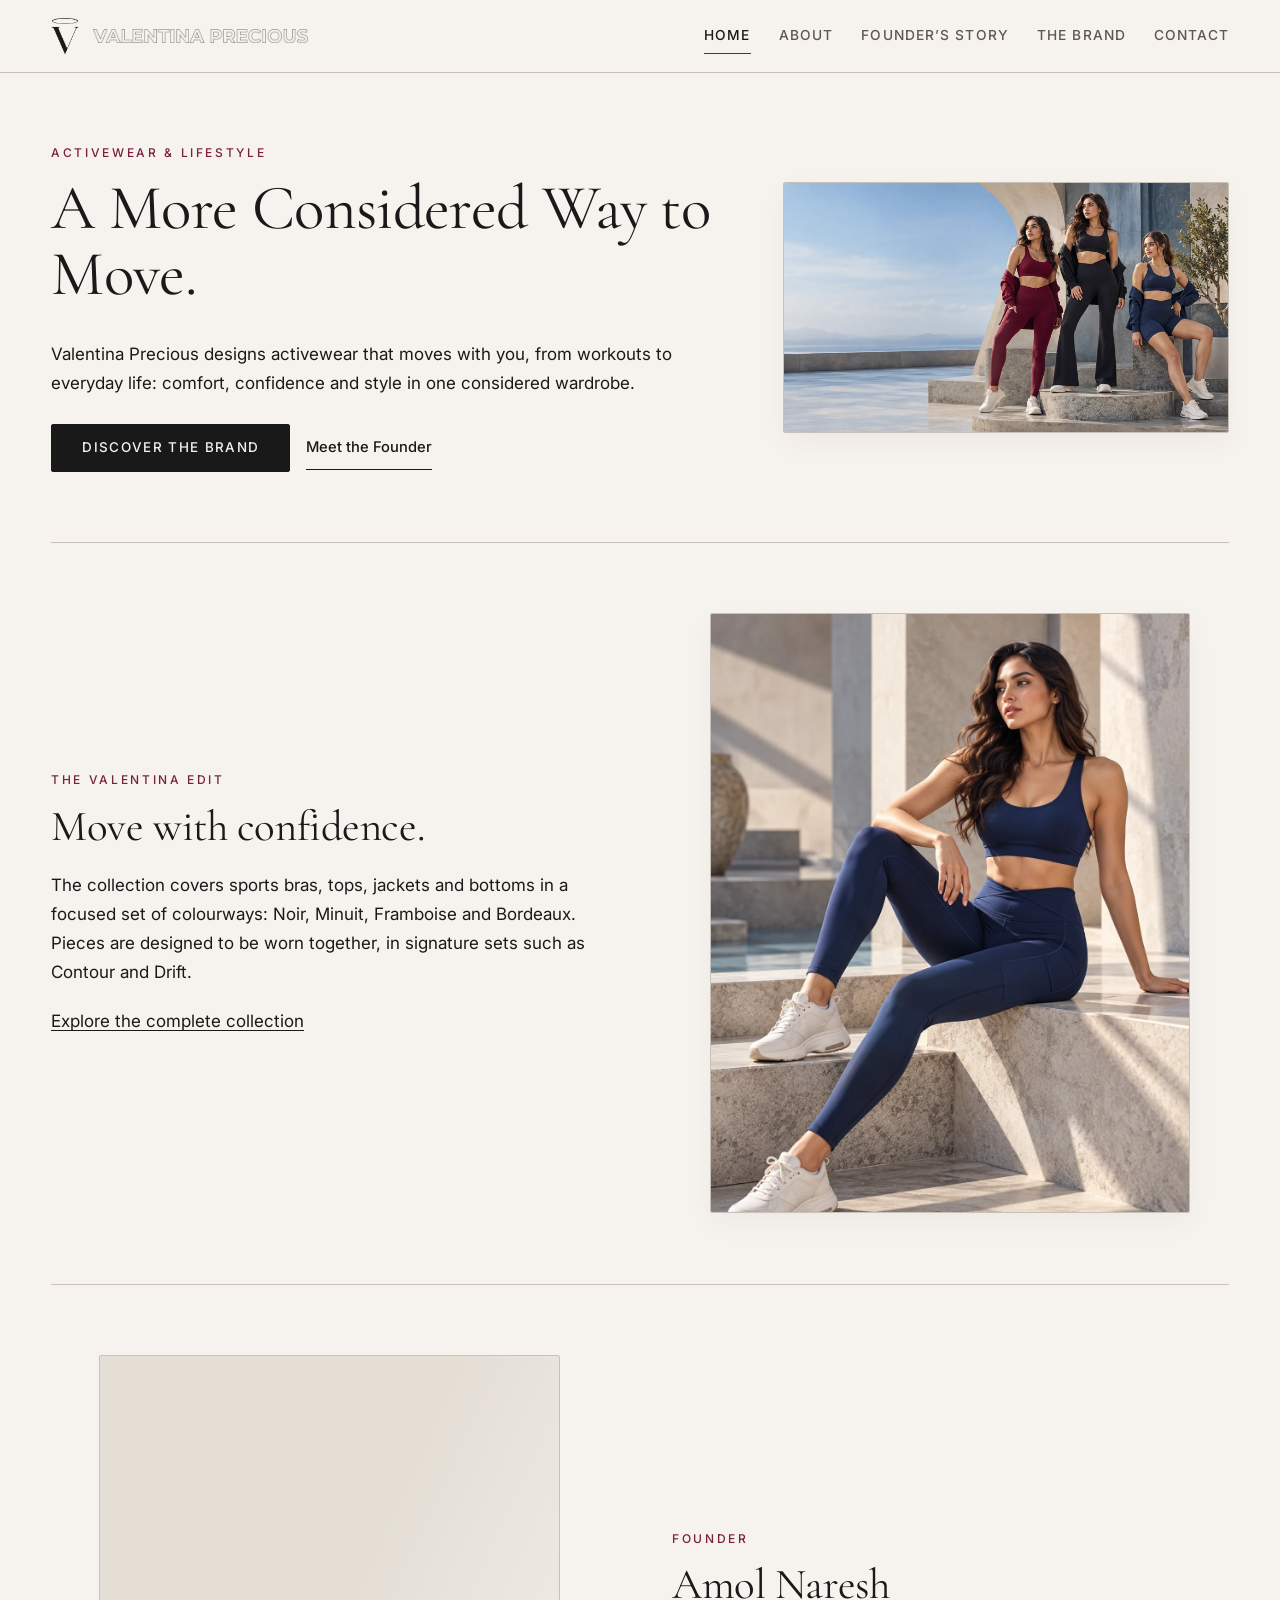
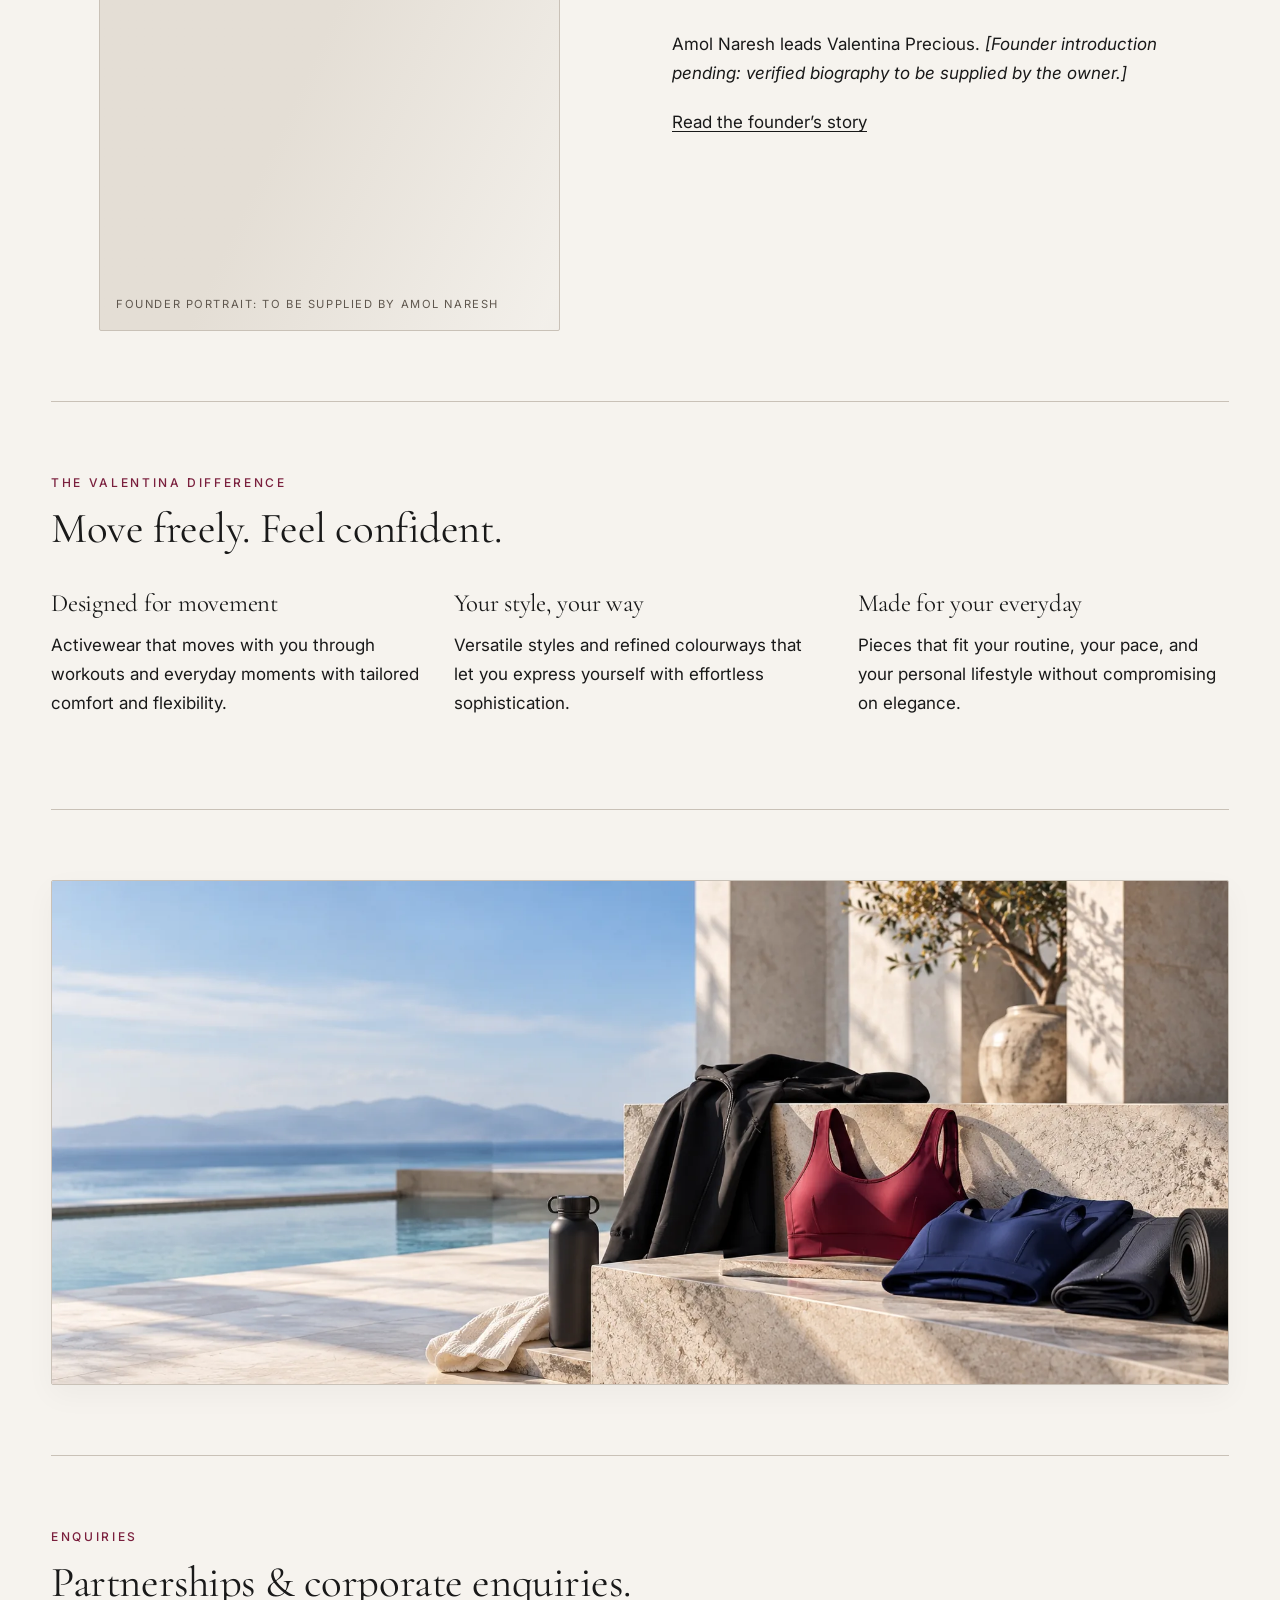
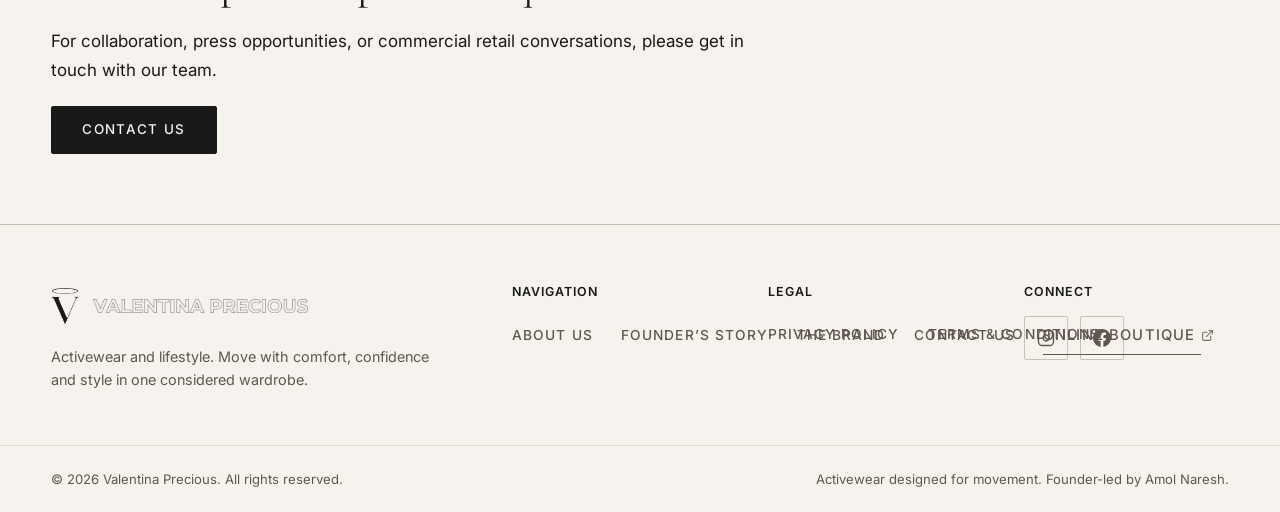
==== commit fbfeda7b: "project changes more" ====
--- a/index.html
+++ b/index.html
@@ -147,8 +147,8 @@
                 <a class="lnk" href="#founder">Meet the Founder</a>
               </div>
             </div>
-            <div class="ph r45" role="img" aria-label="Editorial visual placeholder for hero activewear collection">
-              <span class="ph-caption">hero.webp · Editorial Portrait</span>
+            <div class="hero-media">
+              <img src="assets/images/hero/hero-image.webp" alt="Women in premium activewear in a minimal architectural setting" width="1672" height="941" fetchpriority="high">
             </div>
           </div>
         </section>
@@ -162,8 +162,8 @@
               <p>The collection covers sports bras, tops, jackets and bottoms in a focused set of colourways: Noir, Minuit, Framboise and Bordeaux. Pieces are designed to be worn together, in signature sets such as Contour and Drift.</p>
               <p><a href="#brand">Explore the complete collection</a></p>
             </div>
-            <div class="ph r169" role="img" aria-label="Brand feature editorial placeholder">
-              <span class="ph-caption">brand-feature.webp · Collection Focus</span>
+            <div class="philosophy-media">
+              <img src="assets/images/brand-story/philosophy.webp" alt="Woman in a fitted navy activewear set in a minimal interior" width="1122" height="1402" loading="lazy" decoding="async">
             </div>
           </div>
         </section>
@@ -172,7 +172,7 @@
         <section aria-labelledby="founder-spotlight-title">
           <div class="grid">
             <div class="ph r45" role="img" aria-label="Founder Amol Naresh portrait placeholder">
-              <span class="ph-caption">founder-portrait.webp · Pending Supply</span>
+              <span class="ph-caption">Founder portrait: to be supplied by Amol Naresh</span>
             </div>
             <div>
               <p class="eyebrow">Founder</p>
@@ -205,8 +205,8 @@
 
         <!-- Editorial Panorama Banner -->
         <section aria-label="Editorial Brand Banner">
-          <div class="ph r219" role="img" aria-label="Decorative editorial panorama banner" aria-hidden="true">
-            <span class="ph-caption">editorial-banner.webp · Panorama Showcase</span>
+          <div class="banner-media">
+            <img src="assets/images/brand-story/banner.webp" alt="" width="1916" height="821" loading="lazy" decoding="async" aria-hidden="true">
           </div>
         </section>
 
@@ -233,8 +233,8 @@
               <p>The brand is led by founder Amol Naresh. <em>[Further purpose and positioning copy pending verified material from the owner.]</em></p>
               <p>This corporate website presents the brand, its design ethos, and leadership. Products, sizing guides, and customer orders live at our official online flagship: <a class="lnk-ext" href="https://valentinaprecious.com/" target="_blank" rel="noopener noreferrer"><span>valentinaprecious.com</span> <svg class="icon-ext" xmlns="http://www.w3.org/2000/svg" width="13" height="13" viewBox="0 0 24 24" fill="none" stroke="currentColor" stroke-width="2" stroke-linecap="round" stroke-linejoin="round" aria-hidden="true" focusable="false"><path d="M18 13v6a2 2 0 0 1-2 2H5a2 2 0 0 1-2-2V8a2 2 0 0 1 2-2h6"></path><polyline points="15 3 21 3 21 9"></polyline><line x1="10" y1="14" x2="21" y2="3"></line></svg></a>.</p>
             </div>
-            <div class="ph r45" role="img" aria-label="Brand philosophy imagery placeholder">
-              <span class="ph-caption">philosophy.webp · Brand Philosophy</span>
+            <div class="philosophy-media">
+              <img src="assets/images/brand-story/philosophy.webp" alt="Woman in a fitted navy activewear set in a minimal interior" width="1122" height="1402" loading="lazy" decoding="async">
             </div>
           </div>
         </section>
@@ -245,7 +245,7 @@
         <section aria-labelledby="founder-title">
           <div class="grid top">
             <div class="ph r45" role="img" aria-label="Founder Amol Naresh portrait placeholder">
-              <span class="ph-caption">founder-portrait.webp · Verified Portrait Pending</span>
+              <span class="ph-caption">Founder portrait: to be supplied by Amol Naresh</span>
             </div>
             <div>
               <p class="eyebrow">Founder’s Story</p>
@@ -289,8 +289,8 @@
           <div class="cards">
             <!-- 1. The Contour Jacket -->
             <a class="card" href="https://valentinaprecious.com/products/the-contour-jacket" target="_blank" rel="noopener noreferrer">
-              <div class="ph" role="img" aria-label="The Contour Jacket photograph placeholder">
-                <span class="ph-caption">Contour Jacket · Pending</span>
+              <div class="card-media">
+                <img src="assets/images/collections/the-contour-jacket.jpg" alt="The Contour Jacket by Valentina Precious" width="600" height="750" loading="lazy" decoding="async">
               </div>
               <h3>The Contour Jacket</h3>
               <span>Rs. 4,999 · Noir, Minuit, Framboise</span>
@@ -298,8 +298,8 @@
 
             <!-- 2. The Contour Bra -->
             <a class="card" href="https://valentinaprecious.com/products/the-contour-bra" target="_blank" rel="noopener noreferrer">
-              <div class="ph" role="img" aria-label="The Contour Bra photograph placeholder">
-                <span class="ph-caption">Contour Bra · Pending</span>
+              <div class="card-media">
+                <img src="assets/images/collections/the-contour-bra.jpg" alt="The Contour Bra by Valentina Precious" width="600" height="750" loading="lazy" decoding="async">
               </div>
               <h3>The Contour Bra</h3>
               <span>Rs. 2,499 · Noir, Minuit, Framboise</span>
@@ -307,8 +307,8 @@
 
             <!-- 3. The Contour Legging -->
             <a class="card" href="https://valentinaprecious.com/products/the-contour-legging" target="_blank" rel="noopener noreferrer">
-              <div class="ph" role="img" aria-label="The Contour Legging photograph placeholder">
-                <span class="ph-caption">Contour Legging · Pending</span>
+              <div class="card-media">
+                <img src="assets/images/collections/the-contour-legging.jpg" alt="The Contour Legging by Valentina Precious" width="600" height="750" loading="lazy" decoding="async">
               </div>
               <h3>The Contour Legging</h3>
               <span>Rs. 3,999 · Noir, Minuit, Framboise</span>
@@ -316,8 +316,8 @@
 
             <!-- 4. The Contour Short -->
             <a class="card" href="https://valentinaprecious.com/products/the-contour-short" target="_blank" rel="noopener noreferrer">
-              <div class="ph" role="img" aria-label="The Contour Short photograph placeholder">
-                <span class="ph-caption">Contour Short · Pending</span>
+              <div class="card-media">
+                <img src="assets/images/collections/the-contour-short.jpg" alt="The Contour Short by Valentina Precious" width="600" height="750" loading="lazy" decoding="async">
               </div>
               <h3>The Contour Short</h3>
               <span>Rs. 1,499 · Noir, Minuit, Framboise</span>
@@ -325,8 +325,8 @@
 
             <!-- 5. The Wide-Leg Pant -->
             <a class="card" href="https://valentinaprecious.com/products/the-wide-leg-pant" target="_blank" rel="noopener noreferrer">
-              <div class="ph" role="img" aria-label="The Wide-Leg Pant photograph placeholder">
-                <span class="ph-caption">Wide-Leg Pant · Pending</span>
+              <div class="card-media">
+                <img src="assets/images/collections/the-wide-leg-pant.jpg" alt="The Wide-Leg Pant by Valentina Precious" width="600" height="750" loading="lazy" decoding="async">
               </div>
               <h3>The Wide-Leg Pant</h3>
               <span>Rs. 3,999 · Noir, Minuit, Bordeaux</span>
@@ -334,8 +334,8 @@
 
             <!-- 6. The Drift Bra -->
             <a class="card" href="https://valentinaprecious.com/products/the-drift-bra" target="_blank" rel="noopener noreferrer">
-              <div class="ph" role="img" aria-label="The Drift Bra photograph placeholder">
-                <span class="ph-caption">Drift Bra · Pending</span>
+              <div class="card-media">
+                <img src="assets/images/collections/the-drift-bra.jpg" alt="The Drift Bra by Valentina Precious" width="600" height="750" loading="lazy" decoding="async">
               </div>
               <h3>The Drift Bra</h3>
               <span>Rs. 2,499 · Noir, Minuit, Framboise</span>
@@ -343,8 +343,8 @@
 
             <!-- 7. The Drift Tee -->
             <a class="card" href="https://valentinaprecious.com/products/the-drift-tee" target="_blank" rel="noopener noreferrer">
-              <div class="ph" role="img" aria-label="The Drift Tee photograph placeholder">
-                <span class="ph-caption">Drift Tee · Pending</span>
+              <div class="card-media">
+                <img src="assets/images/collections/the-drift-tee.jpg" alt="The Drift Tee by Valentina Precious" width="600" height="750" loading="lazy" decoding="async">
               </div>
               <h3>The Drift Tee</h3>
               <span>Rs. 1,799 · Noir, Minuit, Framboise</span>
@@ -352,8 +352,8 @@
 
             <!-- 8. The Drift Vest -->
             <a class="card" href="https://valentinaprecious.com/products/the-drift-vest" target="_blank" rel="noopener noreferrer">
-              <div class="ph" role="img" aria-label="The Drift Vest photograph placeholder">
-                <span class="ph-caption">Drift Vest · Pending</span>
+              <div class="card-media">
+                <img src="assets/images/collections/the-drift-vest.jpg" alt="The Drift Vest by Valentina Precious" width="600" height="750" loading="lazy" decoding="async">
               </div>
               <h3>The Drift Vest</h3>
               <span>Rs. 1,799 · Noir, Minuit, Framboise</span>
@@ -361,8 +361,8 @@
 
             <!-- 9. The Drift Short -->
             <a class="card" href="https://valentinaprecious.com/products/the-drift-short" target="_blank" rel="noopener noreferrer">
-              <div class="ph" role="img" aria-label="The Drift Short photograph placeholder">
-                <span class="ph-caption">Drift Short · Pending</span>
+              <div class="card-media">
+                <img src="assets/images/collections/the-drift-short.jpg" alt="The Drift Short by Valentina Precious" width="600" height="750" loading="lazy" decoding="async">
               </div>
               <h3>The Drift Short</h3>
               <span>Rs. 1,499 · Noir, Minuit, Framboise</span>
@@ -370,7 +370,7 @@
           </div>
 
           <div class="note" style="margin-top: 36px;">
-            <strong>Asset Authenticity:</strong> Authentic product photography will replace these placeholders once official imagery is approved by the brand. No generic AI-generated images appear on this website.
+            <strong>Collection Showcase:</strong> Featuring authentic studio photography from the official Valentina Precious collection.
           </div>
 
           <!-- Clean Single Social Group (No Duplicate Links or Ext Icons) -->
@@ -390,6 +390,12 @@
 
       <!-- View: Contact & Corporate Enquiries -->
       <article class="view" id="v-contact">
+        <section aria-label="Editorial Contact Banner" style="margin-bottom: 40px;">
+          <div class="banner-media">
+            <img src="assets/images/brand-story/banner.webp" alt="" width="1916" height="821" loading="lazy" decoding="async" aria-hidden="true">
+          </div>
+        </section>
+
         <section aria-labelledby="contact-heading">
           <div class="contact-layout">
             <!-- Left Column: Form -->
--- a/assets/css/components.css
+++ b/assets/css/components.css
@@ -410,6 +410,37 @@
   transition: transform var(--transition-standard);
 }
 
+.card-media {
+  aspect-ratio: 4 / 5;
+  width: 100%;
+  overflow: hidden;
+  border: 1px solid var(--color-border);
+  border-radius: var(--radius-small);
+  background-color: var(--color-surface);
+  position: relative;
+  transition: transform var(--transition-smooth), box-shadow var(--transition-smooth), border-color var(--transition-smooth);
+}
+
+.card-media img {
+  width: 100%;
+  height: 100%;
+  object-fit: cover;
+  display: block;
+  transition: transform 0.5s var(--ease-editorial);
+}
+
+.card:hover .card-media,
+.card:focus-visible .card-media {
+  transform: translateY(-5px);
+  box-shadow: 0 18px 32px -18px rgba(0, 0, 0, 0.45);
+  border-color: var(--color-accent);
+}
+
+.card:hover .card-media img,
+.card:focus-visible .card-media img {
+  transform: scale(1.04);
+}
+
 .card .ph {
   aspect-ratio: 4 / 5;
   transition: transform var(--transition-smooth), box-shadow var(--transition-smooth), border-color var(--transition-smooth);
@@ -436,6 +467,75 @@
   display: block;
   font-size: 0.86rem;
   color: var(--color-muted);
+}
+
+.hero-media {
+  aspect-ratio: 16 / 9;
+  width: 100%;
+  overflow: hidden;
+  border: 1px solid var(--color-border);
+  border-radius: var(--radius-small);
+  background-color: var(--color-surface);
+  box-shadow: 0 10px 30px rgba(0, 0, 0, 0.04);
+}
+
+.hero-media img {
+  width: 100%;
+  height: 100%;
+  object-fit: cover;
+  display: block;
+}
+
+.philosophy-media {
+  aspect-ratio: 4 / 5;
+  width: 100%;
+  max-width: min(100%, 480px);
+  margin-inline: auto;
+  overflow: hidden;
+  border: 1px solid var(--color-border);
+  border-radius: var(--radius-small);
+  background-color: var(--color-surface);
+  box-shadow: 0 10px 30px rgba(0, 0, 0, 0.04);
+}
+
+.philosophy-media img {
+  width: 100%;
+  height: 100%;
+  object-fit: cover;
+  display: block;
+}
+
+.banner-media {
+  aspect-ratio: 21 / 9;
+  width: 100%;
+  overflow: hidden;
+  border: 1px solid var(--color-border);
+  border-radius: var(--radius-small);
+  background-color: var(--color-surface);
+  box-shadow: 0 10px 30px rgba(0, 0, 0, 0.04);
+}
+
+.banner-media img {
+  width: 100%;
+  height: 100%;
+  object-fit: cover;
+  display: block;
+}
+
+.brand-feature-media {
+  aspect-ratio: 16 / 9;
+  width: 100%;
+  overflow: hidden;
+  border: 1px solid var(--color-border);
+  border-radius: var(--radius-small);
+  background-color: var(--color-surface);
+}
+
+.brand-feature-media img {
+  width: 100%;
+  height: 100%;
+  object-fit: cover;
+  display: block;
 }
 
 .pills {
--- a/assets/css/responsive.css
+++ b/assets/css/responsive.css
@@ -131,6 +131,14 @@
     max-width: min(100%, 420px);
   }
 
+  .banner-media {
+    aspect-ratio: 16 / 9;
+  }
+
+  .philosophy-media {
+    max-width: 100%;
+  }
+
   .contact-layout {
     grid-template-columns: minmax(0, 1fr);
     gap: 40px;
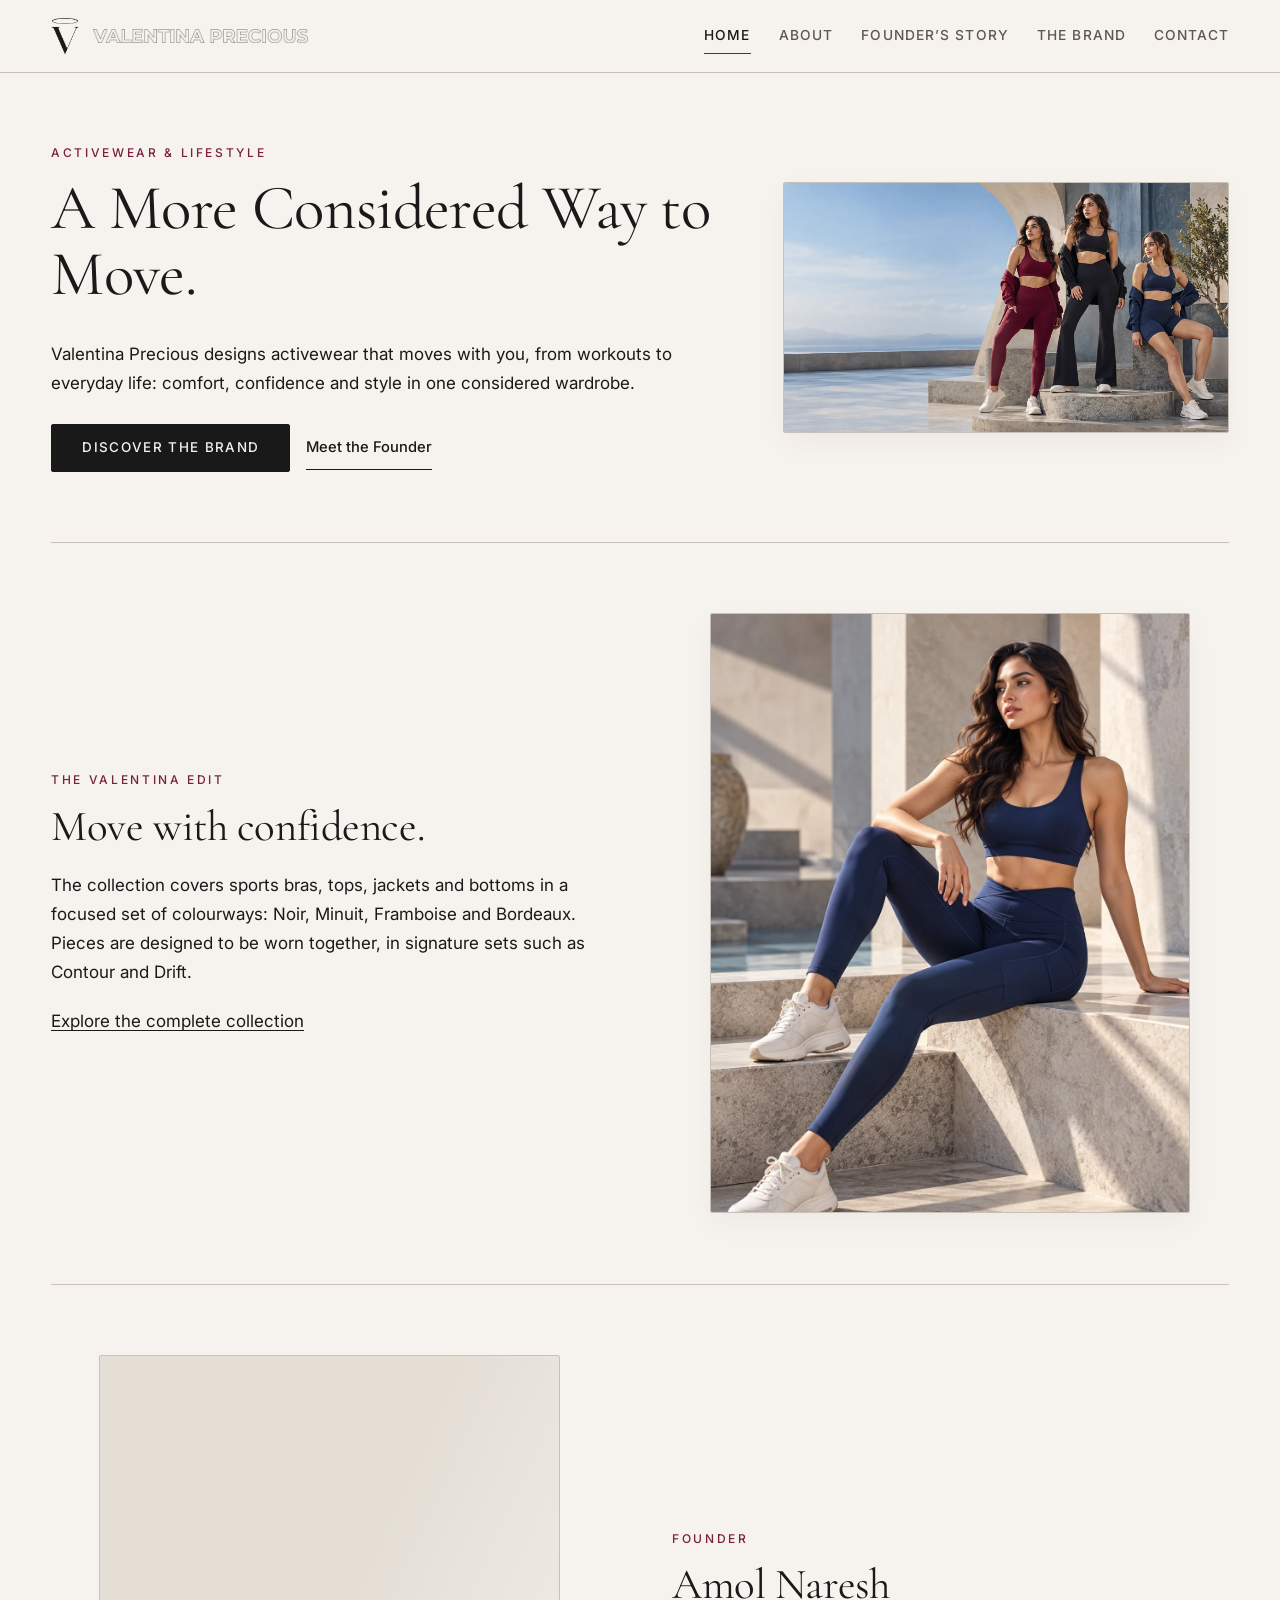
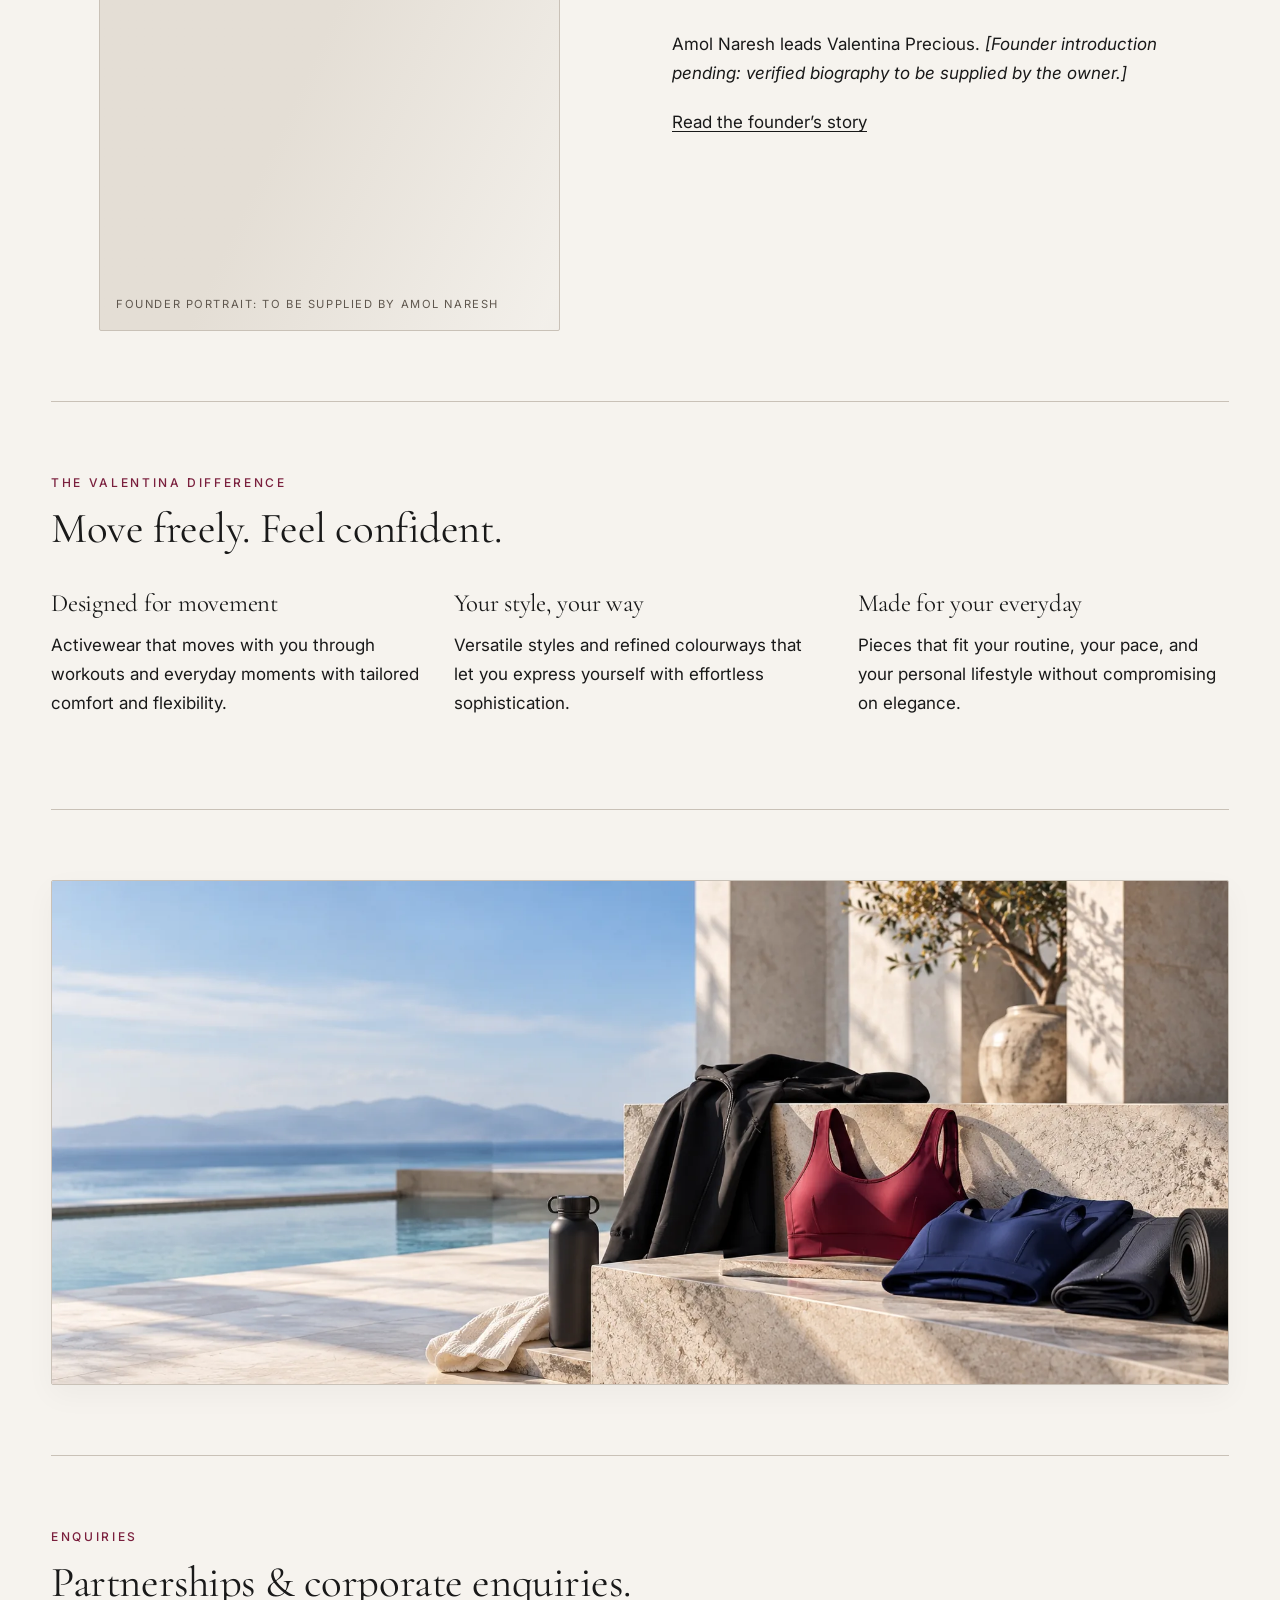
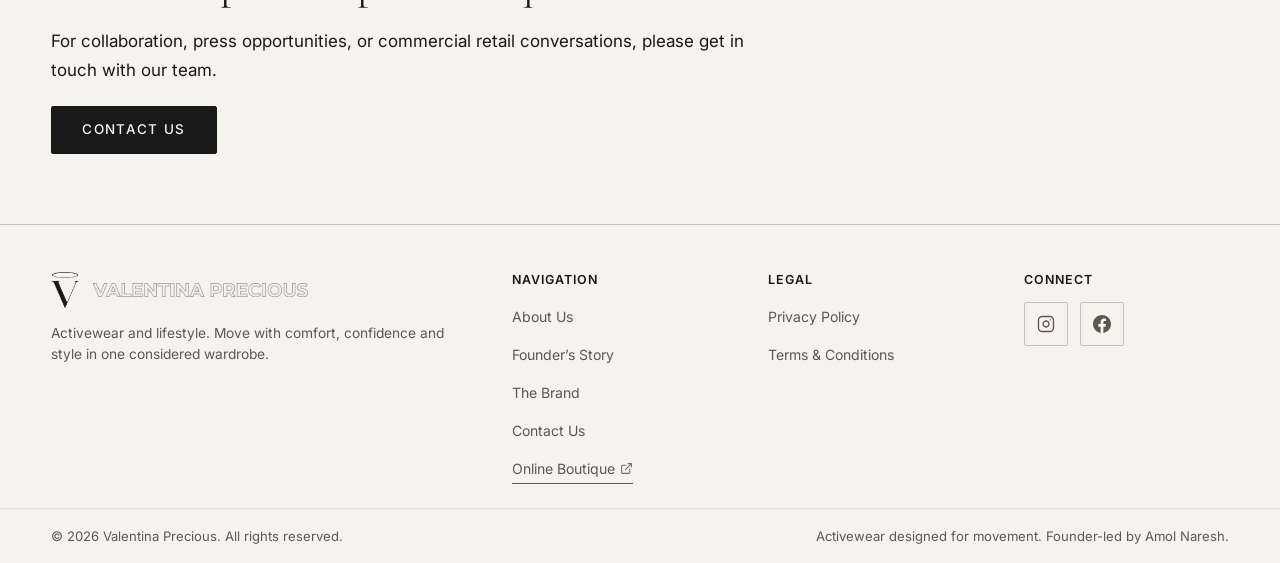
==== commit 2c07b9e0: "project changes more" ====
--- a/index.html
+++ b/index.html
@@ -390,19 +390,13 @@
 
       <!-- View: Contact & Corporate Enquiries -->
       <article class="view" id="v-contact">
-        <section aria-label="Editorial Contact Banner" style="margin-bottom: 40px;">
-          <div class="banner-media">
-            <img src="assets/images/brand-story/banner.webp" alt="" width="1916" height="821" loading="lazy" decoding="async" aria-hidden="true">
-          </div>
-        </section>
-
         <section aria-labelledby="contact-heading">
           <div class="contact-layout">
             <!-- Left Column: Form -->
             <div class="contact-form-col">
               <p class="eyebrow">Contact Us</p>
               <h1 id="contact-heading">Corporate Enquiries</h1>
-              <p>For strategic partnerships, corporate collaborations, media relations, or wholesale enquiries, submit the form below.</p>
+              <p class="contact-sub">For strategic partnerships, corporate collaborations, media relations, or wholesale enquiries, submit the form below.</p>
 
               <form id="f" novalidate>
                 <!-- Spam Bot Honeypot Field -->
@@ -437,12 +431,13 @@
 
                 <div class="form-group">
                   <label for="m">Message *</label>
-                  <textarea id="m" name="message" rows="5" required placeholder="Please provide details about your proposal or enquiry (minimum 10 characters)…"></textarea>
+                  <textarea id="m" name="message" rows="3" required placeholder="Please provide details about your proposal or enquiry (minimum 10 characters)…"></textarea>
                   <span class="err" id="e-m" role="alert"></span>
                 </div>
 
-                <div style="margin-top: 24px;">
+                <div class="form-submit-row">
                   <button class="btn" type="submit">Send enquiry</button>
+                  <span class="form-privacy-hint">Confidential corporate communication.</span>
                 </div>
 
                 <div id="st" role="status" class="form-status" hidden></div>
@@ -451,27 +446,31 @@
 
             <!-- Right Column: Context & Official Profiles -->
             <div class="contact-sidebar">
-              <h3>Customer Care &amp; Boutique Orders</h3>
-              <p>For retail orders, exchanges, sizing guidance, and shipping questions, please visit the boutique portal:</p>
-              <p>
-                <a class="lnk-ext" href="https://valentinaprecious.com/pages/contact" target="_blank" rel="noopener noreferrer">
-                  <span>Customer Care Portal</span>
-                  <svg class="icon-ext" xmlns="http://www.w3.org/2000/svg" width="13" height="13" viewBox="0 0 24 24" fill="none" stroke="currentColor" stroke-width="2" stroke-linecap="round" stroke-linejoin="round" aria-hidden="true" focusable="false"><path d="M18 13v6a2 2 0 0 1-2 2H5a2 2 0 0 1-2-2V8a2 2 0 0 1 2-2h6"></path><polyline points="15 3 21 3 21 9"></polyline><line x1="10" y1="14" x2="21" y2="3"></line></svg>
-                </a>
-              </p>
-
-              <h3 style="margin-top: 36px;">Official Profiles</h3>
-              <p>Follow our brand releases and editorial campaigns:</p>
-              <div class="social-icon-group" style="margin-top: 12px;">
-                <a class="social-icon-btn" href="https://www.instagram.com/valentina.precious.lifestyle/" target="_blank" rel="noopener noreferrer" aria-label="Valentina Precious on Instagram">
-                  <svg class="icon-social" xmlns="http://www.w3.org/2000/svg" width="18" height="18" viewBox="0 0 24 24" fill="none" stroke="currentColor" stroke-width="1.8" stroke-linecap="round" stroke-linejoin="round" aria-hidden="true" focusable="false"><rect x="2" y="2" width="20" height="20" rx="5" ry="5"></rect><path d="M16 11.37A4 4 0 1 1 12.63 8 4 4 0 0 1 16 11.37z"></path><line x1="17.5" y1="6.5" x2="17.51" y2="6.5"></line></svg>
-                </a>
-                <a class="social-icon-btn" href="https://www.facebook.com/people/Valentina-Precious" target="_blank" rel="noopener noreferrer" aria-label="Valentina Precious on Facebook">
-                  <svg class="icon-social" xmlns="http://www.w3.org/2000/svg" width="18" height="18" viewBox="0 0 24 24" fill="currentColor" aria-hidden="true" focusable="false"><path d="M24 12.073c0-6.627-5.373-12-12-12s-12 5.373-12 12c0 5.99 4.388 10.954 10.125 11.854v-8.385H7.078v-3.47h3.047V9.43c0-3.007 1.792-4.669 4.533-4.669 1.312 0 2.686.235 2.686.235v2.953H15.83c-1.491 0-1.956.925-1.956 1.874v2.25h3.328l-.532 3.47h-2.796v8.385C19.612 23.027 24 18.062 24 12.073z"/></svg>
-                </a>
-              </div>
-
-              <div class="note" style="margin-top: 32px;">
+              <div class="contact-sidebar-block">
+                <h3>Customer Care &amp; Boutique Orders</h3>
+                <p>For retail orders, exchanges, sizing guidance, and shipping questions, please visit the boutique portal:</p>
+                <p>
+                  <a class="lnk-ext" href="https://valentinaprecious.com/pages/contact" target="_blank" rel="noopener noreferrer">
+                    <span>Customer Care Portal</span>
+                    <svg class="icon-ext" xmlns="http://www.w3.org/2000/svg" width="13" height="13" viewBox="0 0 24 24" fill="none" stroke="currentColor" stroke-width="2" stroke-linecap="round" stroke-linejoin="round" aria-hidden="true" focusable="false"><path d="M18 13v6a2 2 0 0 1-2 2H5a2 2 0 0 1-2-2V8a2 2 0 0 1 2-2h6"></path><polyline points="15 3 21 3 21 9"></polyline><line x1="10" y1="14" x2="21" y2="3"></line></svg>
+                  </a>
+                </p>
+              </div>
+
+              <div class="contact-sidebar-block">
+                <h3>Official Profiles</h3>
+                <p>Follow our brand releases and editorial campaigns:</p>
+                <div class="social-icon-group" style="margin-top: 8px;">
+                  <a class="social-icon-btn" href="https://www.instagram.com/valentina.precious.lifestyle/" target="_blank" rel="noopener noreferrer" aria-label="Valentina Precious on Instagram">
+                    <svg class="icon-social" xmlns="http://www.w3.org/2000/svg" width="18" height="18" viewBox="0 0 24 24" fill="none" stroke="currentColor" stroke-width="1.8" stroke-linecap="round" stroke-linejoin="round" aria-hidden="true" focusable="false"><rect x="2" y="2" width="20" height="20" rx="5" ry="5"></rect><path d="M16 11.37A4 4 0 1 1 12.63 8 4 4 0 0 1 16 11.37z"></path><line x1="17.5" y1="6.5" x2="17.51" y2="6.5"></line></svg>
+                  </a>
+                  <a class="social-icon-btn" href="https://www.facebook.com/people/Valentina-Precious" target="_blank" rel="noopener noreferrer" aria-label="Valentina Precious on Facebook">
+                    <svg class="icon-social" xmlns="http://www.w3.org/2000/svg" width="18" height="18" viewBox="0 0 24 24" fill="currentColor" aria-hidden="true" focusable="false"><path d="M24 12.073c0-6.627-5.373-12-12-12s-12 5.373-12 12c0 5.99 4.388 10.954 10.125 11.854v-8.385H7.078v-3.47h3.047V9.43c0-3.007 1.792-4.669 4.533-4.669 1.312 0 2.686.235 2.686.235v2.953H15.83c-1.491 0-1.956.925-1.956 1.874v2.25h3.328l-.532 3.47h-2.796v8.385C19.612 23.027 24 18.062 24 12.073z"/></svg>
+                  </a>
+                </div>
+              </div>
+
+              <div class="note contact-verification-note">
                 <strong>Verification Status:</strong> Direct corporate telephone and registered office email will be published upon verified owner confirmation.
               </div>
             </div>
@@ -553,7 +552,7 @@
       </div>
 
       <!-- 2. Navigation Area -->
-      <nav class="footer-col" aria-label="Footer Navigation">
+      <nav class="footer-col footer-nav" aria-label="Footer Navigation">
         <span class="footer-col-title">Navigation</span>
         <ul>
           <li><a href="#about">About Us</a></li>
@@ -570,7 +569,7 @@
       </nav>
 
       <!-- 3. Legal Area -->
-      <nav class="footer-col" aria-label="Legal Links">
+      <nav class="footer-col footer-nav" aria-label="Legal Links">
         <span class="footer-col-title">Legal</span>
         <ul>
           <li><a href="#privacy">Privacy Policy</a></li>
--- a/assets/css/components.css
+++ b/assets/css/components.css
@@ -66,8 +66,8 @@
   object-fit: contain;
 }
 
-/* Desktop Navigation */
-nav ul {
+/* Desktop Header Navigation */
+#nav ul {
   display: flex;
   align-items: center;
   gap: clamp(14px, 2.2vw, 32px);
@@ -76,7 +76,7 @@
   padding: 0;
 }
 
-nav a {
+#nav a {
   position: relative;
   font-size: 0.86rem;
   letter-spacing: 0.08em;
@@ -90,7 +90,7 @@
   transition: color var(--transition-standard);
 }
 
-nav a::after {
+#nav a::after {
   content: "";
   position: absolute;
   left: 0;
@@ -103,16 +103,16 @@
   transition: transform var(--transition-smooth);
 }
 
-nav a:hover {
-  color: var(--color-text);
-}
-
-nav a:hover::after,
-nav a[aria-current="page"]::after {
+#nav a:hover {
+  color: var(--color-text);
+}
+
+#nav a:hover::after,
+#nav a[aria-current="page"]::after {
   transform: scaleX(1);
 }
 
-nav a[aria-current="page"] {
+#nav a[aria-current="page"] {
   color: var(--color-text);
 }
 
@@ -564,12 +564,32 @@
 }
 
 /* ==========================================================================
-   6. Contact Page & Form Architecture
+   6. Contact Page & Form Architecture (Compact & Viewport-Friendly)
    ========================================================================== */
+#v-contact section {
+  padding-block: clamp(24px, 4vh, 44px);
+}
+
+#v-contact .eyebrow {
+  margin-bottom: 0.4em;
+}
+
+#v-contact h1 {
+  margin: 0 0 0.4em;
+  font-size: clamp(2rem, 3.2vw, 2.7rem);
+}
+
+.contact-sub {
+  margin: 0 0 1.5rem;
+  font-size: 0.94rem;
+  line-height: 1.55;
+  color: var(--color-muted);
+}
+
 .contact-layout {
   display: grid;
   grid-template-columns: minmax(0, 1.25fr) minmax(0, 0.75fr);
-  gap: clamp(32px, 5vw, 76px);
+  gap: clamp(28px, 4vw, 56px);
   align-items: start;
 }
 
@@ -579,32 +599,55 @@
 
 .contact-sidebar {
   min-width: 0;
-  padding-top: clamp(0px, 3.5vw, 48px);
+  display: flex;
+  flex-direction: column;
+  gap: 20px;
+  padding-top: 6px;
+}
+
+.contact-sidebar-block h3 {
+  margin: 0 0 6px;
+  font-size: 1.1rem;
+  font-weight: 500;
+}
+
+.contact-sidebar-block p {
+  margin: 0 0 8px;
+  font-size: 0.88rem;
+  line-height: 1.5;
+  color: var(--color-muted);
+}
+
+.contact-verification-note {
+  margin-top: 0;
+  padding: 12px 16px;
+  font-size: 0.82rem;
+  line-height: 1.5;
 }
 
 .form-group {
-  margin-bottom: 20px;
+  margin-bottom: 16px;
 }
 
 label {
   display: block;
-  font-size: 0.86rem;
+  font-size: 0.84rem;
   font-weight: 500;
-  letter-spacing: 0.04em;
-  margin: 0 0 8px;
+  letter-spacing: 0.03em;
+  margin: 0 0 6px;
   color: var(--color-text);
 }
 
 input, select, textarea {
   width: 100%;
   box-sizing: border-box;
-  min-height: var(--input-height);
-  padding: 12px 14px;
+  min-height: 46px;
+  padding: 11px 14px;
   border: 1px solid var(--color-border);
   background-color: var(--color-surface);
   color: var(--color-text);
   font-family: inherit;
-  font-size: 16px;
+  font-size: 0.92rem;
   border-radius: var(--radius-small);
   transition: border-color var(--transition-standard), box-shadow var(--transition-standard);
 }
@@ -617,17 +660,23 @@
 
 textarea {
   resize: vertical;
-  min-height: 130px;
-  line-height: 1.6;
+  min-height: 105px;
+  height: 110px;
+  max-height: 220px;
+  line-height: 1.55;
 }
 
 .err {
   color: #B3261E;
-  font-size: 0.82rem;
-  min-height: 1.25em;
-  margin-top: 4px;
+  font-size: 0.78rem;
+  min-height: 0;
+  margin-top: 3px;
   display: block;
   line-height: 1.3;
+}
+
+.err:empty {
+  display: none;
 }
 
 @media (prefers-color-scheme: dark) {
@@ -643,14 +692,33 @@
   pointer-events: none;
 }
 
+.form-submit-row {
+  display: flex;
+  align-items: center;
+  gap: 18px;
+  margin-top: 14px;
+  flex-wrap: wrap;
+}
+
+.form-submit-row .btn {
+  min-height: 46px;
+  padding: 12px 32px;
+  font-size: 0.88rem;
+}
+
+.form-privacy-hint {
+  font-size: 0.8rem;
+  color: var(--color-muted);
+}
+
 .form-status {
-  padding: 14px 18px;
-  margin-top: 24px;
-  font-size: 0.9rem;
+  padding: 10px 14px;
+  margin-top: 10px;
+  font-size: 0.85rem;
   border-left: 3px solid var(--color-accent);
   border-radius: 0 var(--radius-small) var(--radius-small) 0;
   background: color-mix(in srgb, var(--color-accent) 6%, transparent);
-  line-height: 1.6;
+  line-height: 1.5;
 }
 
 .form-status[hidden] {
@@ -658,7 +726,7 @@
 }
 
 /* ==========================================================================
-   7. Reusable Footer Architecture
+   7. Reusable Footer Architecture (Vertical Column Flow)
    ========================================================================== */
 footer {
   border-top: 1px solid var(--color-border);
@@ -669,18 +737,21 @@
   display: grid;
   grid-template-columns: 2fr 1fr 1fr 1fr;
   gap: clamp(24px, 4vw, 56px);
-  padding-block: clamp(36px, 5vw, 56px) 36px;
+  padding-block: clamp(28px, 4vw, 44px) 24px;
   font-size: 0.9rem;
   color: var(--color-muted);
 }
 
 .footer-col {
   min-width: 0;
+  display: flex;
+  flex-direction: column;
+  align-items: flex-start;
 }
 
 .footer-col-title {
   display: block;
-  margin-bottom: 14px;
+  margin-bottom: 12px;
   color: var(--color-text);
   letter-spacing: 0.08em;
   text-transform: uppercase;
@@ -689,32 +760,58 @@
 }
 
 .footer-col ul {
-  list-style: none;
-  padding: 0;
-  margin: 0;
+  display: flex !important;
+  flex-direction: column !important;
+  align-items: flex-start !important;
+  gap: 8px !important;
+  list-style: none !important;
+  padding: 0 !important;
+  margin: 0 !important;
+  width: 100% !important;
+}
+
+.footer-col li {
+  display: block !important;
+  width: auto !important;
+  border: none !important;
+  margin: 0 !important;
+  padding: 0 !important;
 }
 
 .footer-col a {
-  display: inline-flex;
-  align-items: center;
-  padding: 7px 0;
-  color: var(--color-muted);
-  transition: color var(--transition-standard);
+  display: inline-flex !important;
+  align-items: center !important;
+  padding: 3px 0 !important;
+  color: var(--color-muted) !important;
+  font-size: 0.88rem !important;
+  font-weight: 400 !important;
+  letter-spacing: normal !important;
+  text-transform: none !important;
+  white-space: normal !important;
+  min-height: unset !important;
+  position: static !important;
+  transition: color var(--transition-standard) !important;
 }
 
 .footer-col a:hover {
-  color: var(--color-text);
+  color: var(--color-text) !important;
+}
+
+.footer-col a::after {
+  display: none !important;
+  content: none !important;
 }
 
 .footer-statement {
-  margin-top: 14px;
+  margin-top: 12px;
   max-width: 44ch;
-  line-height: 1.6;
+  line-height: 1.5;
+  font-size: 0.86rem;
 }
 
 .footer-bottom {
   border-top: 1px solid var(--color-border-subtle);
-  padding-block: 22px;
+  padding-block: 16px;
   font-size: 0.82rem;
   color: var(--color-muted);
   display: flex;
--- a/assets/css/responsive.css
+++ b/assets/css/responsive.css
@@ -77,23 +77,23 @@
     }
   }
 
-  nav ul {
+  #nav ul {
     flex-direction: column;
     align-items: flex-start;
     gap: 0;
     width: 100%;
   }
 
-  nav li {
+  #nav li {
     width: 100%;
     border-bottom: 1px solid var(--color-border-subtle);
   }
 
-  nav li:last-child {
+  #nav li:last-child {
     border-bottom: none;
   }
 
-  nav a {
+  #nav a {
     min-height: 48px;
     width: 100%;
     display: flex;
@@ -103,11 +103,11 @@
     letter-spacing: 0.08em;
   }
 
-  nav a::after {
+  #nav a::after {
     display: none;
   }
 
-  nav a[aria-current="page"] {
+  #nav a[aria-current="page"] {
     color: var(--color-accent);
     font-weight: 600;
   }
@@ -141,11 +141,11 @@
 
   .contact-layout {
     grid-template-columns: minmax(0, 1fr);
-    gap: 40px;
+    gap: 24px;
   }
 
   .contact-sidebar {
-    padding-top: 32px;
+    padding-top: 24px;
     border-top: 1px solid var(--color-border);
   }
 
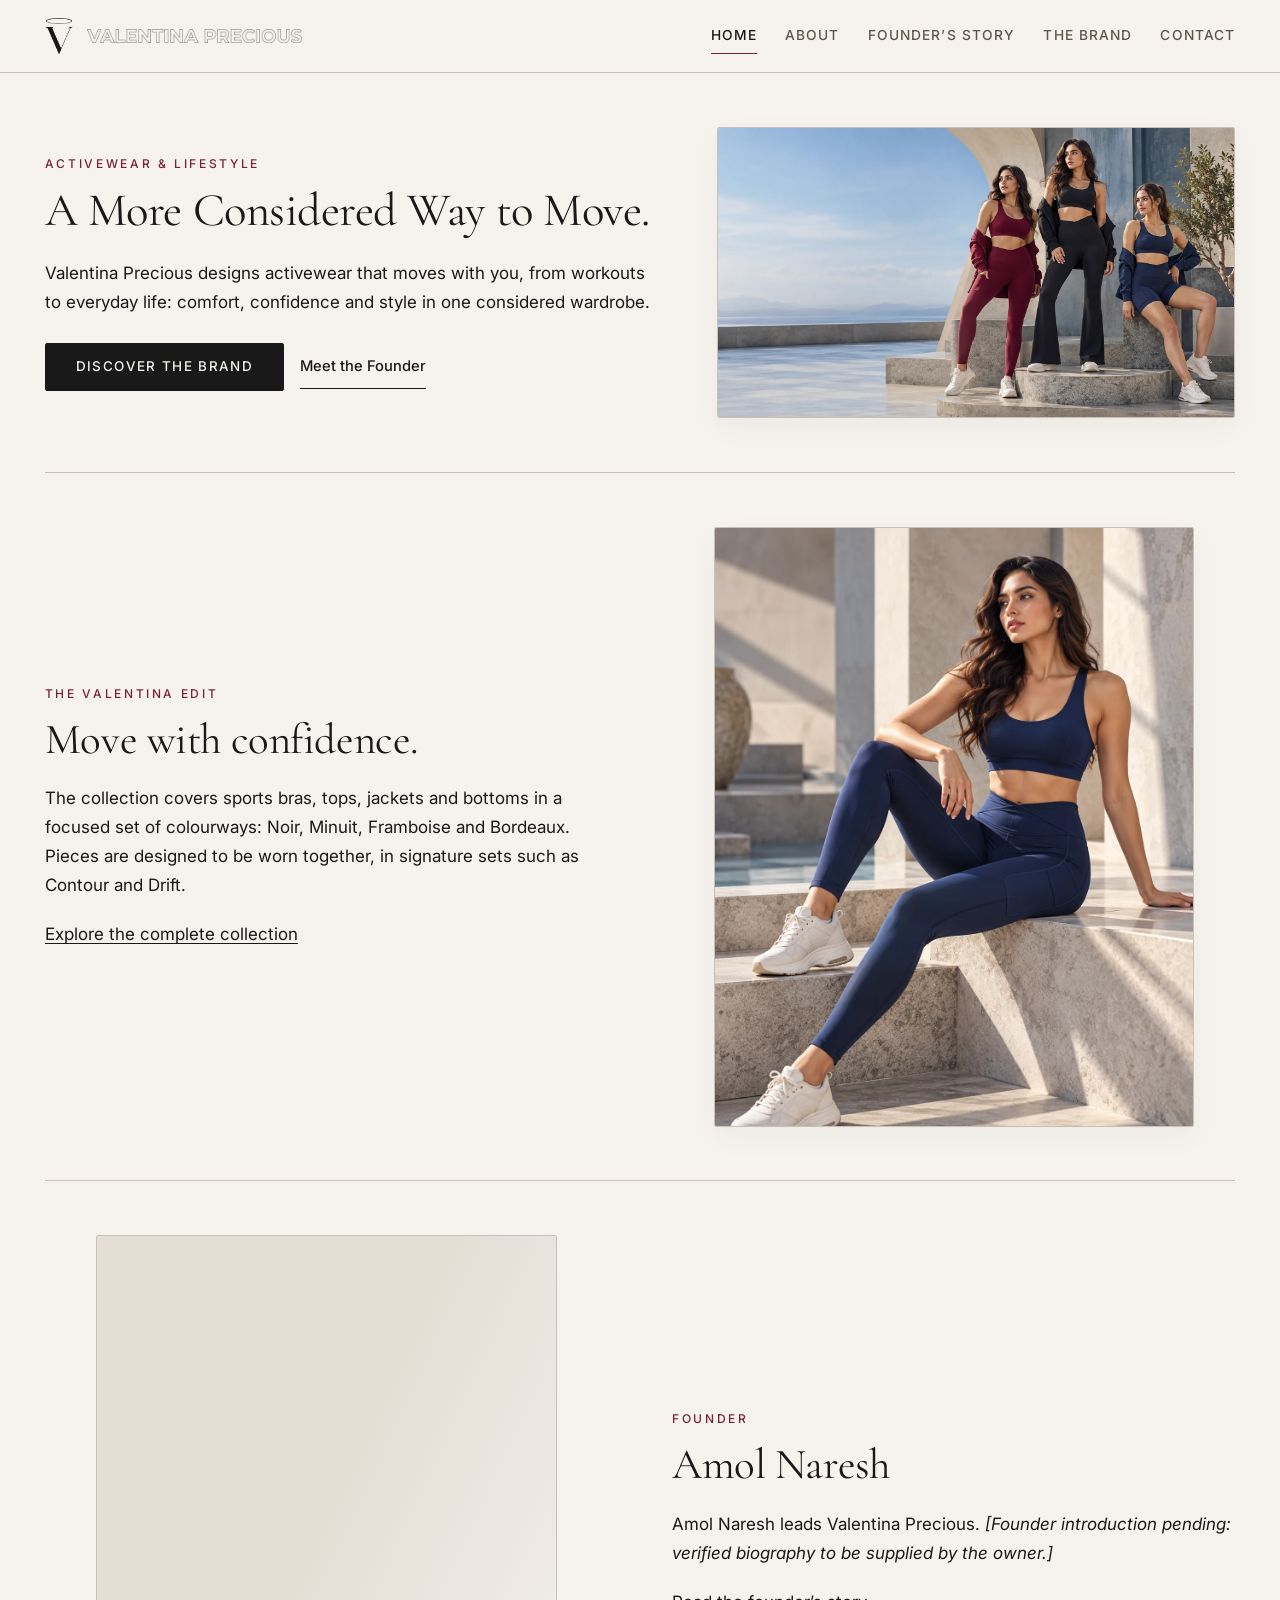
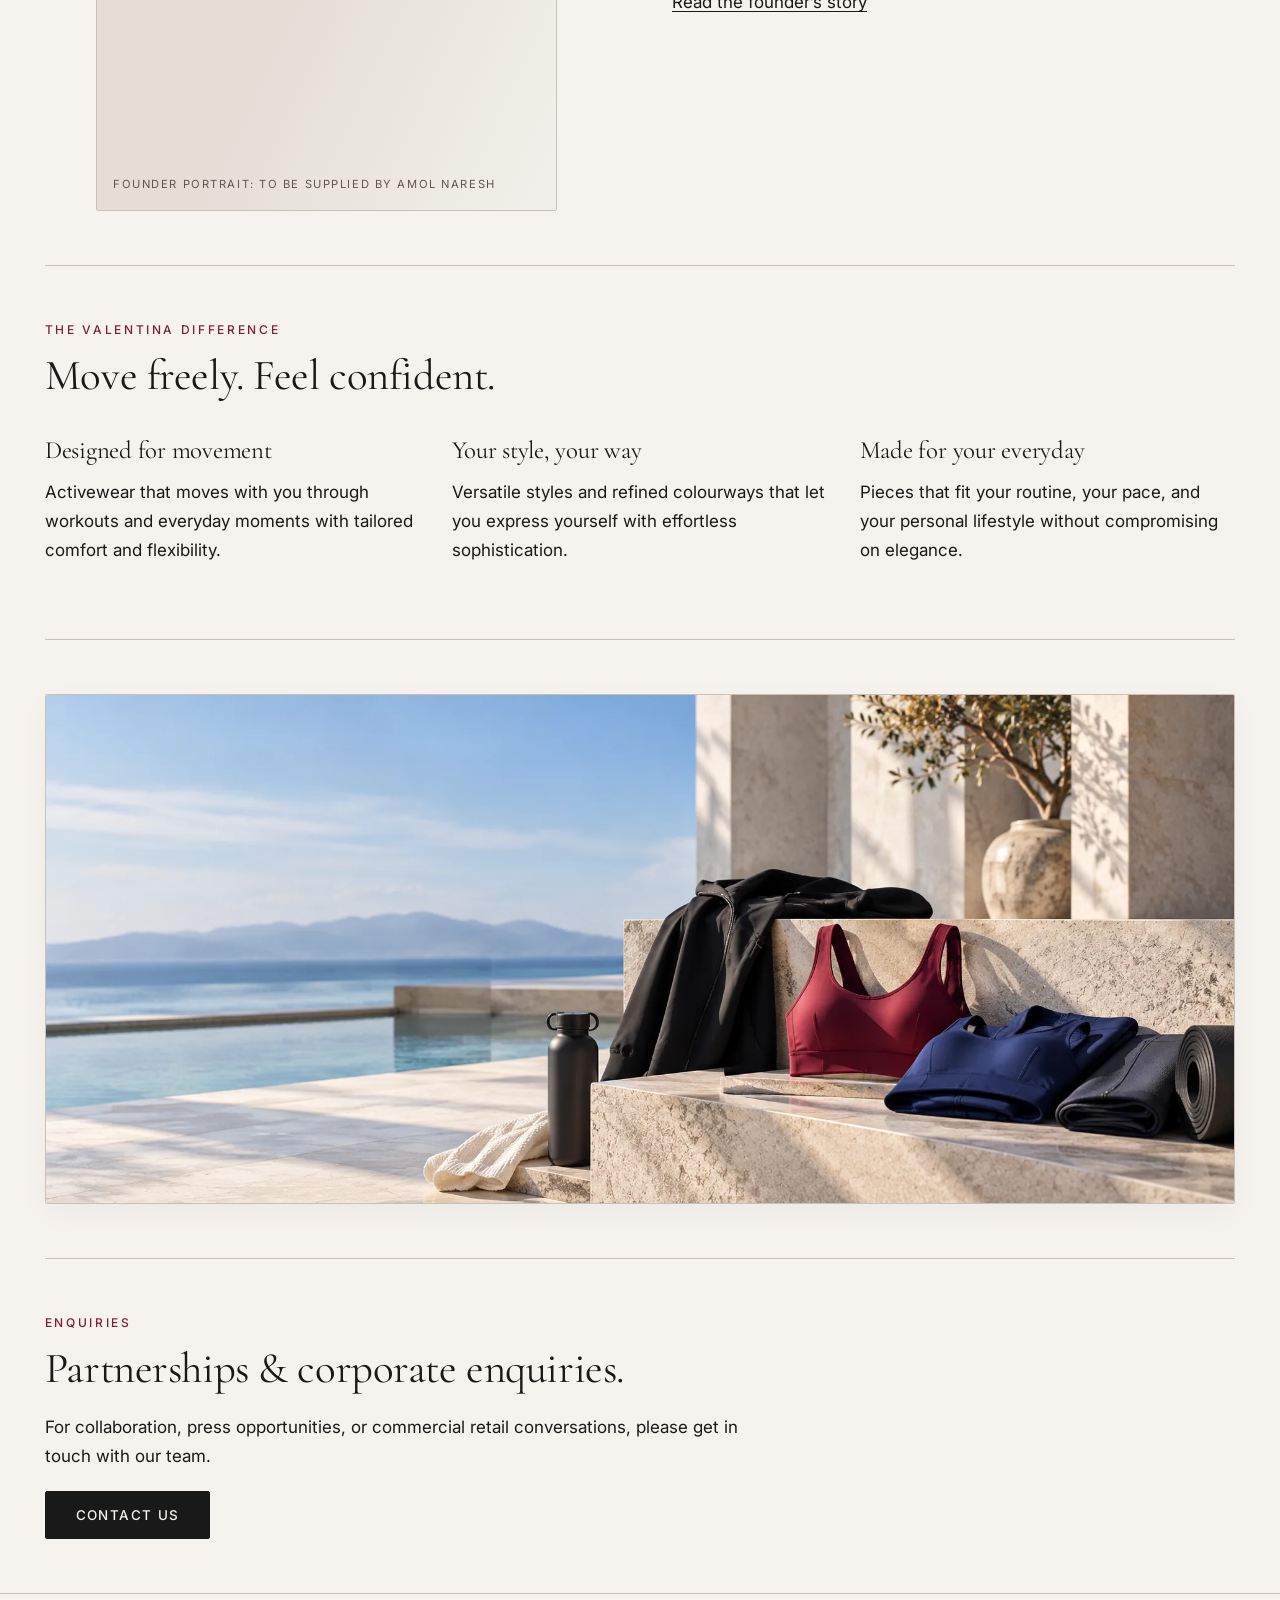
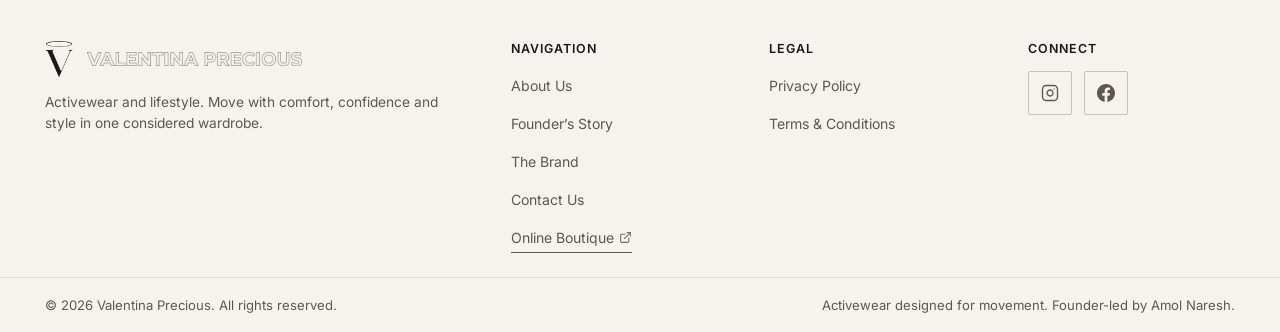
==== commit c84ca2f6: "fix(responsive): repair mobile navigation collisions and refine 17-inch desktop homepage proportions" ====
--- a/index.html
+++ b/index.html
@@ -187,7 +187,7 @@
         <section aria-labelledby="difference-title">
           <p class="eyebrow">The Valentina Difference</p>
           <h2 id="difference-title">Move freely. Feel confident.</h2>
-          <div class="cards" style="grid-template-columns: repeat(auto-fit, minmax(min(100%, 260px), 1fr));">
+          <div class="cards difference-cards">
             <div>
               <h3>Designed for movement</h3>
               <p>Activewear that moves with you through workouts and everyday moments with tailored comfort and flexibility.</p>
--- a/assets/css/main.css
+++ b/assets/css/main.css
@@ -32,9 +32,9 @@
   /* Layout & Container Tokens */
   --container-width: 1320px;
   --max-width: var(--container-width);
-  --space-section: clamp(2.5rem, 5.5vw, 5.5rem);
-  --space-content: clamp(1.25rem, 4vw, 3rem);
-  --pad: clamp(16px, 4vw, 56px);
+  --space-section: clamp(2.25rem, 4.2vw, 4.5rem);
+  --space-content: clamp(1.25rem, 3.5vw, 2.5rem);
+  --pad: clamp(16px, 3.5vw, 48px);
   --header-height: 72px;
 
   /* Component Dimensions */
@@ -149,11 +149,12 @@
   overflow-wrap: break-word;
   word-break: break-word;
   letter-spacing: -0.01em;
+  text-wrap: balance;
 }
 
 h1 {
-  font-size: clamp(2.1rem, min(3.8vw, 7vh) + 0.9rem, 4.2rem);
-  line-height: 1.06;
+  font-size: clamp(2.1rem, 2.4vw + 1rem, 3.65rem);
+  line-height: 1.08;
 }
 
 h2 {
@@ -230,7 +231,7 @@
 }
 
 .grid.w {
-  grid-template-columns: minmax(0, 1.2fr) minmax(0, 0.8fr);
+  grid-template-columns: minmax(0, 1.08fr) minmax(0, 0.92fr);
 }
 
 .grid > * {
--- a/assets/css/components.css
+++ b/assets/css/components.css
@@ -401,6 +401,10 @@
   margin-top: 36px;
 }
 
+.difference-cards {
+  grid-template-columns: repeat(auto-fit, minmax(min(100%, 260px), 1fr));
+}
+
 .card {
   text-decoration: none;
   display: flex;
--- a/assets/css/responsive.css
+++ b/assets/css/responsive.css
@@ -8,18 +8,19 @@
    ========================================================================== */
 @media (min-width: 1600px) {
   :root {
-    --container-width: 1440px;
-    --pad: 64px;
+    --container-width: 1360px;
+    --pad: 52px;
   }
 
   body {
-    font-size: 17.5px;
+    font-size: 17px;
   }
 }
 
 @media (min-width: 1920px) {
   :root {
-    --container-width: 1520px;
+    --container-width: 1380px;
+    --pad: 56px;
   }
 }
 
@@ -28,8 +29,8 @@
    ========================================================================== */
 @media (max-width: 1200px) {
   .grid.w {
-    grid-template-columns: minmax(0, 1.15fr) minmax(0, 0.85fr);
-    gap: 48px;
+    grid-template-columns: minmax(0, 1.08fr) minmax(0, 0.92fr);
+    gap: 40px;
   }
 
   .fg {
@@ -46,7 +47,7 @@
     display: inline-flex;
   }
 
-  nav {
+  #nav {
     display: none;
     position: absolute;
     left: 0;
@@ -61,7 +62,7 @@
     z-index: 99;
   }
 
-  nav.open {
+  #nav.open {
     display: block;
     animation: slideDownMenu 0.28s var(--ease-editorial);
   }
@@ -210,7 +211,7 @@
     min-height: 44px;
   }
 
-  .cards {
+  .cards, .difference-cards {
     grid-template-columns: minmax(0, 1fr);
     gap: 24px;
   }
@@ -302,16 +303,12 @@
 /* ==========================================================================
    8. Viewport Height Adjustments
    ========================================================================== */
-@media (min-width: 960px) and (max-height: 780px) {
+@media (min-width: 960px) and (max-height: 850px) {
   .r45 {
-    max-width: max(220px, calc(52vh * 0.8));
-  }
-
-  h1 {
-    font-size: clamp(2rem, 5.8vh + 0.6rem, 3.2rem);
+    max-width: max(220px, calc(50vh * 0.8));
   }
 
   section {
-    padding-block: clamp(24px, 4.5vh, 48px);
-  }
-}
+    padding-block: clamp(28px, 4.2vh, 48px);
+  }
+}
